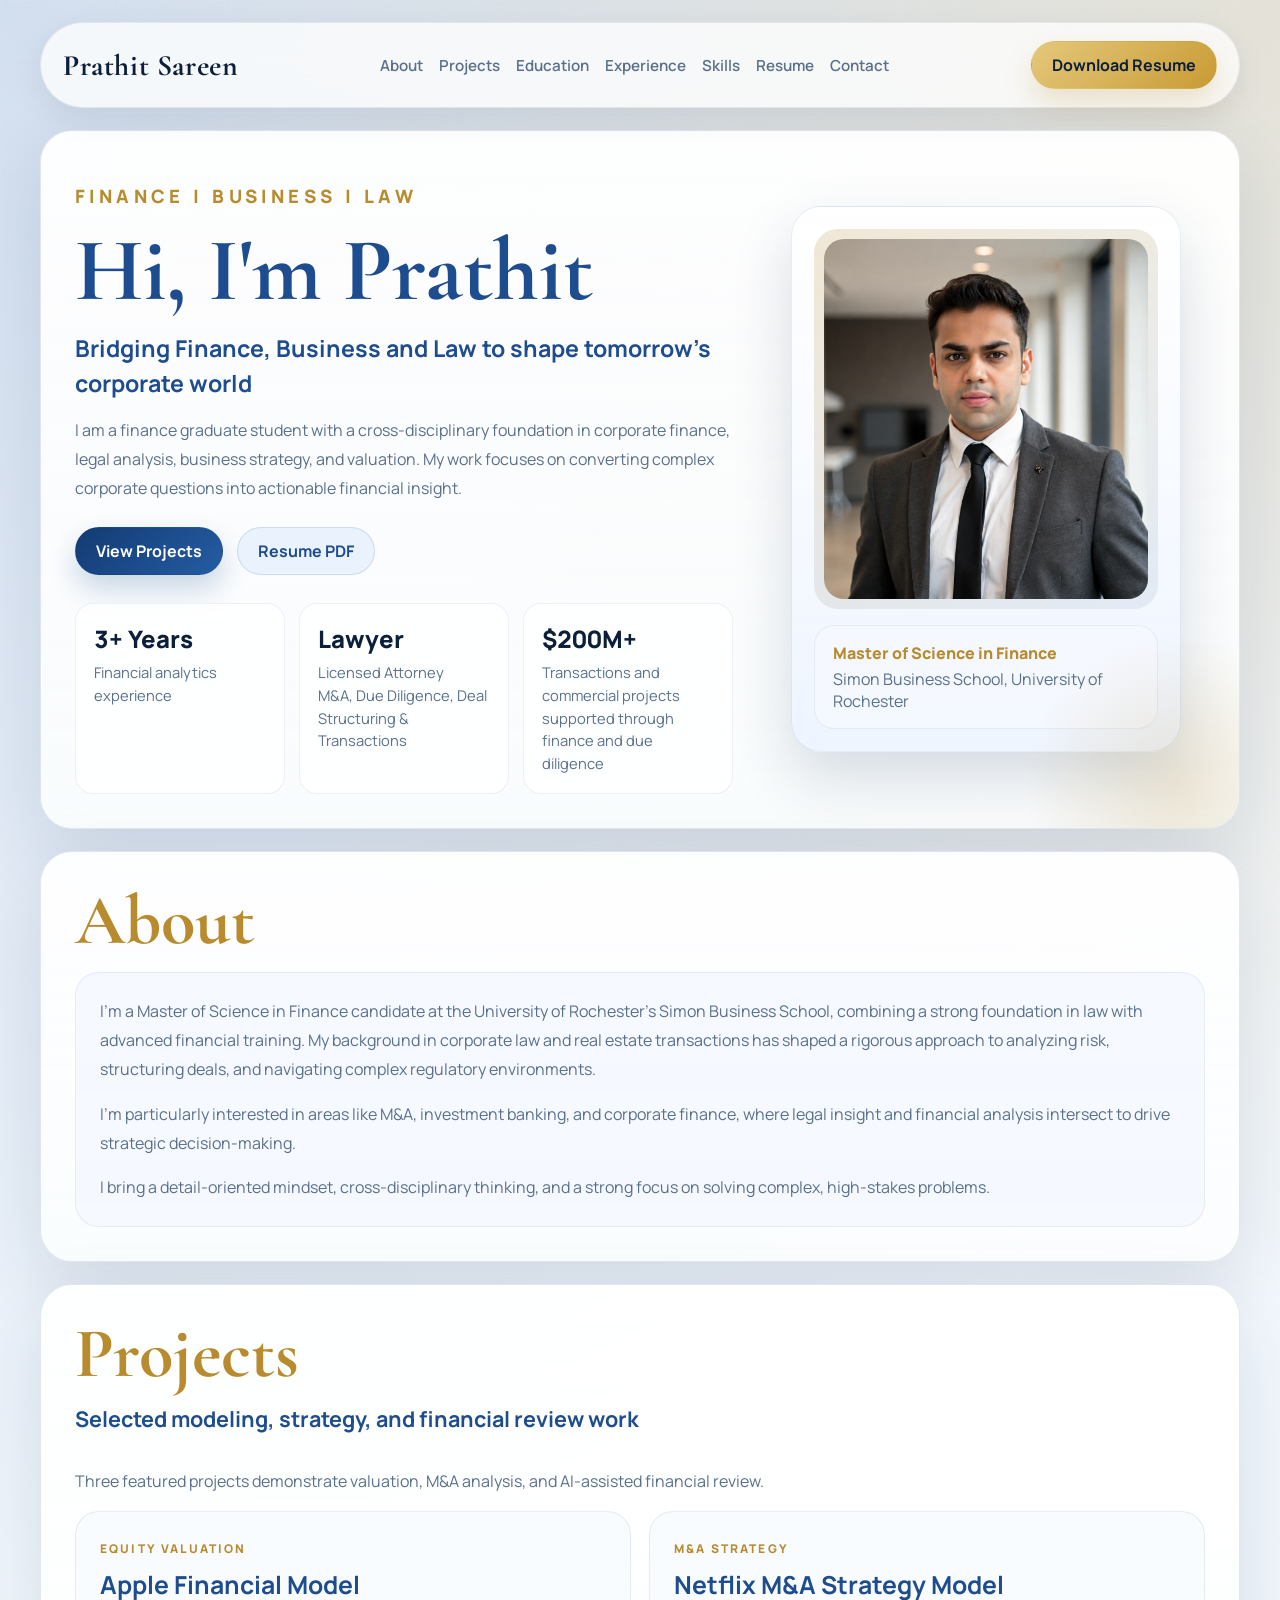
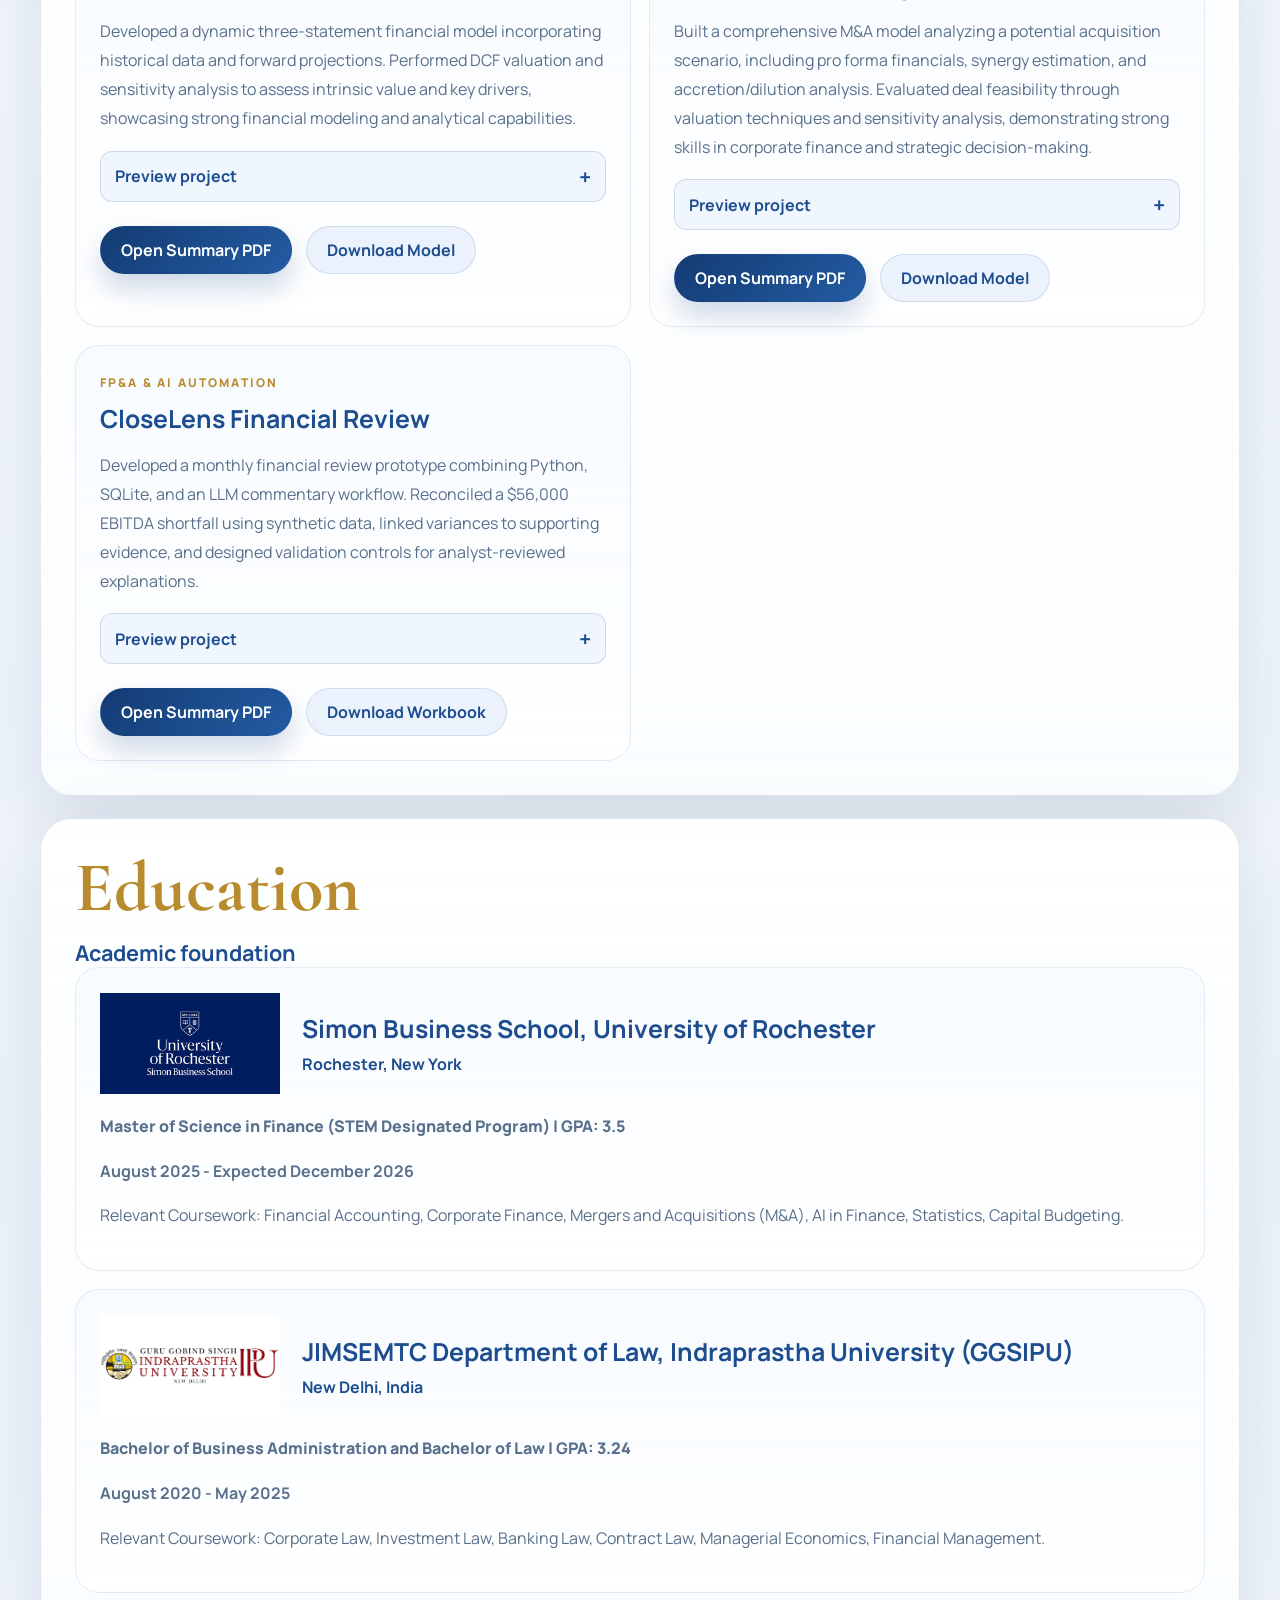
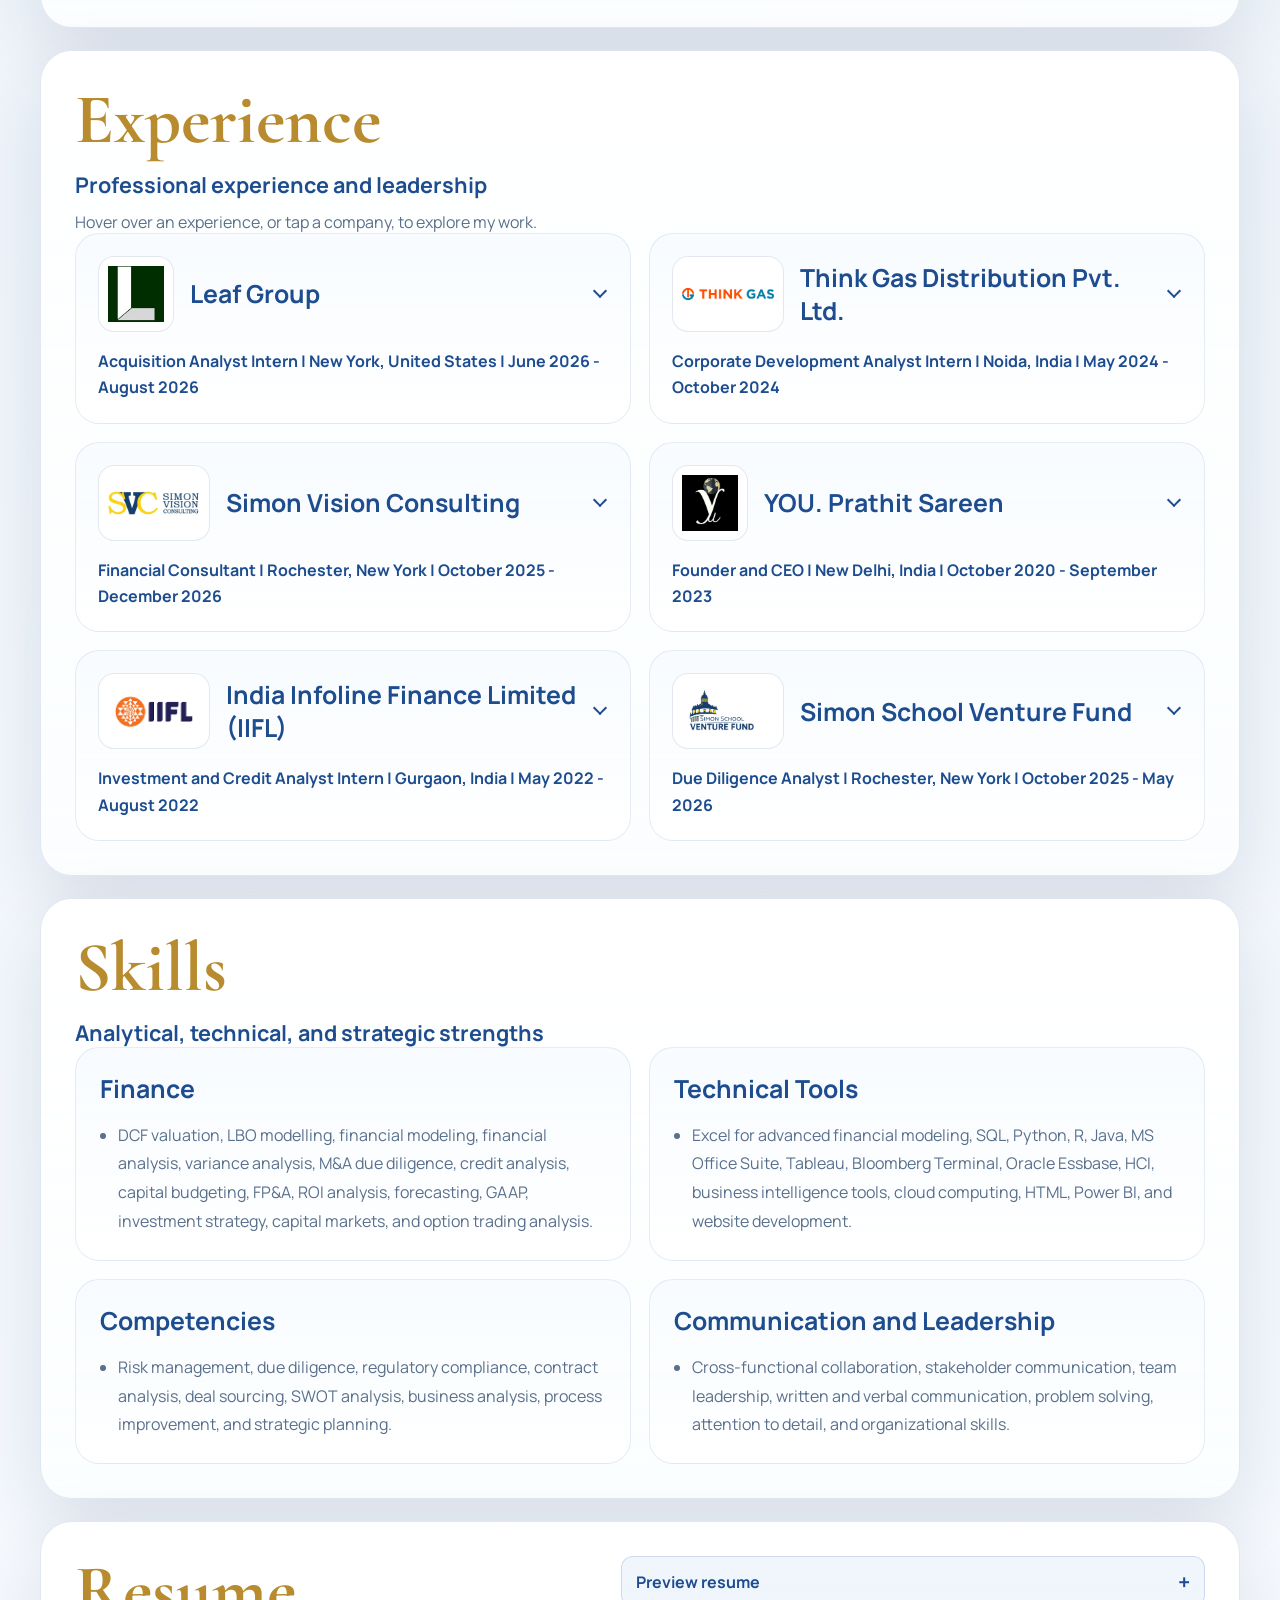
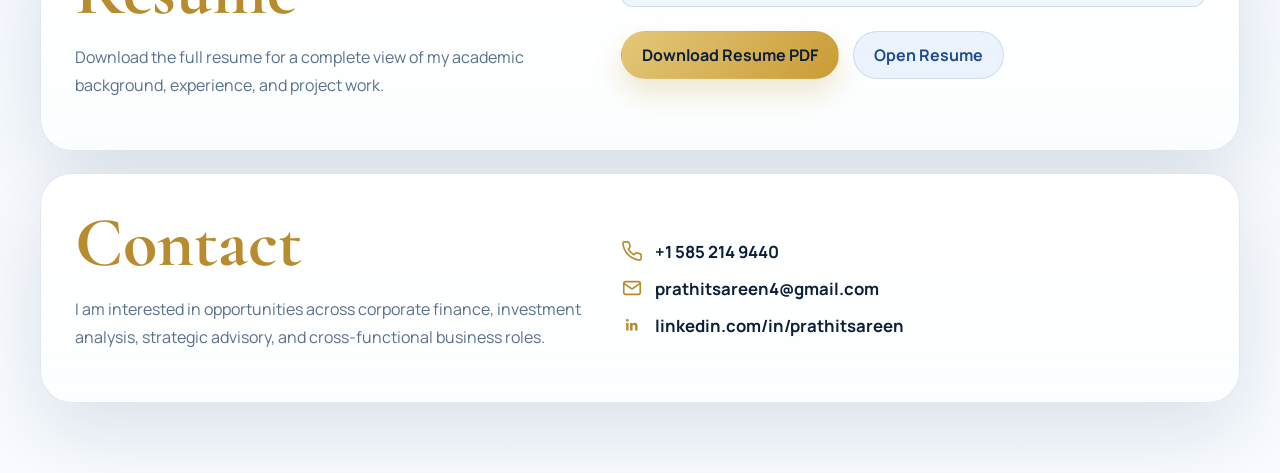
==== index.html @ 0c798039 "Add CloseLens financial review as third portfolio project" ====
<!DOCTYPE html>
<html lang="en">
  <head>
    <meta charset="UTF-8" />
    <meta name="viewport" content="width=device-width, initial-scale=1.0" />
    <title>Prathit Sareen | Finance Portfolio</title>
    <meta
      name="description"
      content="Portfolio of Prathit Sareen, blending Finance, Business, and Law through financial modeling, strategy, and corporate analysis."
    />
    <link rel="preconnect" href="https://fonts.googleapis.com" />
    <link rel="preconnect" href="https://fonts.gstatic.com" crossorigin />
    <link
      href="https://fonts.googleapis.com/css2?family=Cormorant+Garamond:wght@500;600;700&family=Manrope:wght@400;500;600;700;800&display=swap"
      rel="stylesheet"
    />
    <link rel="stylesheet" href="styles.css?v=20261015-education" />
  </head>
  <body>
    <div class="reading-progress" aria-hidden="true"><div class="reading-progress-fill"></div></div>
    <div class="site-shell">
      <header class="topbar">
        <a class="brand" href="#home">Prathit Sareen</a>
        <nav class="nav">
          <a href="#about">About</a>
          <a href="#projects">Projects</a>
          <a href="#education">Education</a>
          <a href="#experience">Experience</a>
          <a href="#skills">Skills</a>
          <a href="#resume">Resume</a>
          <a href="#contact">Contact</a>
        </nav>
        <a class="button button-gold" href="assets/resume.pdf?v=20261007-leaf" download>Download Resume</a>
      </header>

      <main id="home">
        <section class="hero panel">
          <div class="hero-copy">
            <p class="eyebrow">Finance | Business | Law</p>
            <h1>Hi, I&apos;m Prathit</h1>
            <p class="tagline">
              Bridging Finance, Business and Law to shape tomorrow&apos;s corporate world
            </p>
            <p class="hero-text">
              I am a finance graduate student with a cross-disciplinary foundation in corporate
              finance, legal analysis, business strategy, and valuation. My work focuses on
              converting complex corporate questions into actionable financial insight.
            </p>
            <div class="hero-actions">
              <a class="button button-primary" href="#projects">View Projects</a>
              <a class="button button-secondary" href="assets/resume.pdf?v=20261007-leaf" download>Resume PDF</a>
            </div>
            <div class="hero-metrics">
              <article>
                <span class="visually-hidden">3+ Years</span>
                <span data-count="3" data-suffix="+ Years" aria-hidden="true">3+ Years</span>
                <p>Financial analytics experience</p>
              </article>
              <article>
                <span>Lawyer</span>
                <p>Licensed Attorney<br />M&amp;A, Due Diligence, Deal Structuring &amp; Transactions</p>
              </article>
              <article>
                <span class="visually-hidden">$200M+</span>
                <span data-count="200" data-prefix="$" data-suffix="M+" aria-hidden="true">$200M+</span>
                <p>Transactions and commercial projects supported through finance and due diligence</p>
              </article>
            </div>
          </div>

          <div class="hero-portrait-wrap">
            <div class="hero-portrait-card">
              <div class="hero-photo-frame">
               <img src="assets/profile.png" alt="Portrait of Prathit Sareen" />
              </div>
              <div class="portrait-note">
                <p>Master of Science in Finance</p>
                <span>Simon Business School, University of Rochester</span>
              </div>
            </div>
          </div>
        </section>

        <section id="about" class="panel about-section">
          <h2>About</h2>
          <div class="about-card about-card-full">
            <p>
              I&apos;m a Master of Science in Finance candidate at the University of Rochester&apos;s
              Simon Business School, combining a strong foundation in law with advanced financial
              training. My background in corporate law and real estate transactions has shaped a
              rigorous approach to analyzing risk, structuring deals, and navigating complex
              regulatory environments.
            </p>
            <p>
              I&apos;m particularly interested in areas like M&amp;A, investment banking, and corporate
              finance, where legal insight and financial analysis intersect to drive strategic
              decision-making.
            </p>
            <p>
              I bring a detail-oriented mindset, cross-disciplinary thinking, and a strong focus on
              solving complex, high-stakes problems.
            </p>
          </div>
        </section>

        <section id="projects" class="panel">
          <div class="section-heading">
            <div>
              <h2>Projects</h2>
              <p class="section-subtitle">Selected modeling, strategy, and financial review work</p>
            </div>
            <p class="section-lead">
              Three featured projects demonstrate valuation, M&amp;A analysis, and
              AI-assisted financial review.
            </p>
          </div>

          <div class="projects-grid">
            <article class="project-card" data-preview-card>
              <div class="project-topline">
                <span class="project-label">Equity Valuation</span>
                <h3>Apple Financial Model</h3>
              </div>
              <p>
                Developed a dynamic three-statement financial model incorporating historical data
                and forward projections. Performed DCF valuation and sensitivity analysis to assess
                intrinsic value and key drivers, showcasing strong financial modeling and analytical
                capabilities.
              </p>
              <div class="project-preview-controls" hidden>
                <button class="preview-toggle" type="button" aria-expanded="false" aria-controls="apple-preview-panel">Preview project <span aria-hidden="true">+</span></button>
              </div>
              <div class="project-preview-panel" id="apple-preview-panel" aria-hidden="true" inert>
                <div class="project-preview-inner">
                  <button class="preview-image-button" type="button" data-preview-open="apple-preview-dialog" aria-label="Enlarge Apple financial model preview">
                    <img src="assets/apple-preview.webp" width="990" height="1400" loading="lazy" decoding="async" alt="Apple project summary: historical and projected revenue chart with an income statement table." />
                  </button>
                  <div class="preview-caption"><span>Income statement &amp; projections · Summary, page 2</span><button class="preview-enlarge" type="button" data-preview-open="apple-preview-dialog">Enlarge preview</button></div>
                </div>
              </div>
              <div class="project-actions">
                <a class="button button-primary" href="assets/apple-summary.pdf" target="_blank">
                  Open Summary PDF
                </a>
                <a class="button button-secondary" href="assets/apple-model.xlsx" download>
                  Download Model
                </a>
              </div>
            </article>

            <article class="project-card" data-preview-card>
              <div class="project-topline">
                <span class="project-label">M&amp;A Strategy</span>
                <h3>Netflix M&amp;A Strategy Model</h3>
              </div>
              <p>
                Built a comprehensive M&amp;A model analyzing a potential acquisition scenario,
                including pro forma financials, synergy estimation, and accretion/dilution
                analysis. Evaluated deal feasibility through valuation techniques and sensitivity
                analysis, demonstrating strong skills in corporate finance and strategic
                decision-making.
              </p>
              <div class="project-preview-controls" hidden>
                <button class="preview-toggle" type="button" aria-expanded="false" aria-controls="netflix-preview-panel">Preview project <span aria-hidden="true">+</span></button>
              </div>
              <div class="project-preview-panel" id="netflix-preview-panel" aria-hidden="true" inert>
                <div class="project-preview-inner">
                  <button class="preview-image-button" type="button" data-preview-open="netflix-preview-dialog" aria-label="Enlarge Netflix M&A project preview">
                    <img src="assets/netflix-preview.webp" width="990" height="1400" loading="lazy" decoding="async" alt="Netflix project summary: acquisition thesis, baseline financial metrics and three acquisition scenarios." />
                  </button>
                  <div class="preview-caption"><span>Acquisition thesis &amp; scenarios · Summary, page 2</span><button class="preview-enlarge" type="button" data-preview-open="netflix-preview-dialog">Enlarge preview</button></div>
                </div>
              </div>
              <div class="project-actions">
                <a class="button button-primary" href="assets/netflix-summary.pdf" target="_blank">
                  Open Summary PDF
                </a>
                <a class="button button-secondary" href="assets/netflix-model.xlsx" download>
                  Download Model
                </a>
              </div>
            </article>

            <article class="project-card" data-preview-card>
              <div class="project-topline">
                <span class="project-label">FP&amp;A &amp; AI Automation</span>
                <h3>CloseLens Financial Review</h3>
              </div>
              <p>
                Developed a monthly financial review prototype combining Python, SQLite, and
                an LLM commentary workflow. Reconciled a $56,000 EBITDA shortfall using synthetic
                data, linked variances to supporting evidence, and designed validation controls
                for analyst-reviewed explanations.
              </p>
              <div class="project-preview-controls" hidden>
                <button class="preview-toggle" type="button" aria-expanded="false" aria-controls="closelens-preview-panel">Preview project <span aria-hidden="true">+</span></button>
              </div>
              <div class="project-preview-panel" id="closelens-preview-panel" aria-hidden="true" inert>
                <div class="project-preview-inner">
                  <button class="preview-image-button" type="button" data-preview-open="closelens-preview-dialog" aria-label="Enlarge CloseLens financial review preview">
                    <img src="assets/closelens-preview.webp" width="1120" height="1400" loading="lazy" decoding="async" alt="CloseLens EBITDA bridge: budget EBITDA of $90,000 falls to $34,000 after a revenue shortfall and cost overruns." />
                  </button>
                  <div class="preview-caption"><span>EBITDA variance bridge · Summary, page 4</span><button class="preview-enlarge" type="button" data-preview-open="closelens-preview-dialog">Enlarge preview</button></div>
                </div>
              </div>
              <div class="project-actions">
                <a class="button button-primary" href="assets/closelens-summary.pdf" target="_blank" rel="noopener">
                  Open Summary PDF
                </a>
                <a class="button button-secondary" href="assets/closelens-financial-review.xlsx" download>
                  Download Workbook
                </a>
              </div>
            </article>
          </div>
        </section>

        <section id="education" class="panel">
          <div class="section-heading">
            <div>
              <h2>Education</h2>
              <p class="section-subtitle">Academic foundation</p>
            </div>
          </div>

          <div class="timeline">
            <article class="timeline-card">
              <div class="timeline-header education-header">
                <div class="education-school-logo" aria-hidden="true"><img src="assets/simon-school-logo.png" width="600" height="337" loading="lazy" decoding="async" alt="" /></div>
                <div class="education-school-copy">
                  <h3>Simon Business School, University of Rochester</h3>
                  <span class="education-location">Rochester, New York</span>
                </div>
              </div>
              <p class="timeline-role">
                Master of Science in Finance (STEM Designated Program) | GPA: 3.5
              </p>
              <p class="timeline-date">August 2025 - Expected December 2026</p>
              <p>
                Relevant Coursework: Financial Accounting, Corporate Finance, Mergers and
                Acquisitions (M&amp;A), AI in Finance, Statistics, Capital Budgeting.
              </p>
            </article>

            <article class="timeline-card">
              <div class="timeline-header education-header">
                <div class="education-school-logo" aria-hidden="true"><svg viewBox="0 630 1630 360" focusable="false"><image href="assets/ggsipu-school-logo.png" width="1630" height="1630" /></svg></div>
                <div class="education-school-copy">
                  <h3>JIMSEMTC Department of Law, Indraprastha University (GGSIPU)</h3>
                  <span class="education-location">New Delhi, India</span>
                </div>
              </div>
              <p class="timeline-role">
                Bachelor of Business Administration and Bachelor of Law | GPA: 3.24
              </p>
              <p class="timeline-date">August 2020 - May 2025</p>
              <p>
                Relevant Coursework: Corporate Law, Investment Law, Banking Law, Contract Law,
                Managerial Economics, Financial Management.
              </p>
            </article>
          </div>
        </section>

        <section id="experience" class="panel">
  <div class="section-heading">
    <div>
      <h2>Experience</h2>
      <p class="section-subtitle">Professional experience and leadership</p>
      <p class="experience-hint">Hover over an experience, or tap a company, to explore my work.</p>
    </div>
  </div>

  <div class="experience-grid">
    <article class="experience-card" data-experience-card>
      <h3 class="experience-title">
        <button class="experience-toggle" type="button" id="leaf-experience-toggle" aria-expanded="true" aria-controls="leaf-experience-details" disabled>
          <span class="experience-logo" aria-hidden="true"><img src="assets/leaf-group-logo.png" width="200" height="200" loading="lazy" decoding="async" alt="" /></span>
          <span class="experience-company-name">Leaf Group</span>
          <span class="experience-chevron" aria-hidden="true"></span>
        </button>
      </h3>
      <p class="experience-meta">
        Acquisition Analyst Intern | New York, United States | June 2026 - August 2026
      </p>
      <div class="experience-details" id="leaf-experience-details" role="region" aria-labelledby="leaf-experience-toggle">
        <div class="experience-details-inner">
          <ul>
        <li>
          Screened and evaluated 100+ lower-middle-market acquisition targets, focusing on businesses
          generating approximately $1M-$5M of EBITDA and analyzing financial performance, industry
          dynamics, and strategic fit with the firm's buy-side M&amp;A mandate.
        </li>
        <li>
          Built DCF and LBO models to evaluate target valuations, entry assumptions, leverage,
          projected returns, and transaction feasibility across prospective acquisitions, supporting
          investment decisions on potential $10M-$50M+ enterprise-value businesses.
        </li>
        <li>
          Executed 100+ personalized outreach campaigns to founders and business owners, generating
          acquisition opportunities and supporting the deal process through initial screening,
          due diligence, investment analysis, and transaction execution.
        </li>
      </ul>
        </div>
      </div>
    </article>

    <article class="experience-card" data-experience-card>
      <h3 class="experience-title">
        <button class="experience-toggle" type="button" id="think-gas-experience-toggle" aria-expanded="true" aria-controls="think-gas-experience-details" disabled>
          <span class="experience-logo experience-logo-wide" aria-hidden="true"><svg viewBox="384 1176 4193 554" focusable="false"><image href="assets/think-gas-logo.png" width="4960" height="2906" /></svg></span>
          <span class="experience-company-name">Think Gas Distribution Pvt. Ltd.</span>
          <span class="experience-chevron" aria-hidden="true"></span>
        </button>
      </h3>
      <p class="experience-meta">
        Corporate Development Analyst Intern | Noida, India | May 2024 - October 2024
      </p>
      <div class="experience-details" id="think-gas-experience-details" role="region" aria-labelledby="think-gas-experience-toggle">
        <div class="experience-details-inner">
          <ul>
        <li>
          Executed M&amp;A and corporate restructuring workstreams by structuring the financial and
          contractual terms of a $28M transaction.
        </li>
        <li>
          Conducted P&amp;L analysis, margin analysis, and KPI tracking across $56M+ in contract
          execution projects.
        </li>
        <li>
          Led financial and regulatory due diligence on $35M+ in M&amp;A and contract-related
          transactions.
        </li>
        <li>
          Developed standardized governance frameworks and MIS-based financial reporting to improve
          financial transparency, internal controls, and forecasting accuracy.
        </li>
      </ul>
        </div>
      </div>
    </article>

    <article class="experience-card" data-experience-card>
      <h3 class="experience-title">
        <button class="experience-toggle" type="button" id="simon-vision-experience-toggle" aria-expanded="true" aria-controls="simon-vision-experience-details" disabled>
          <span class="experience-logo experience-logo-wide" aria-hidden="true"><img src="assets/simon-vision-logo.png" width="1000" height="285" loading="lazy" decoding="async" alt="" /></span>
          <span class="experience-company-name">Simon Vision Consulting</span>
          <span class="experience-chevron" aria-hidden="true"></span>
        </button>
      </h3>
      <p class="experience-meta">
        Financial Consultant | Rochester, New York | October 2025 - December 2026
      </p>
      <div class="experience-details" id="simon-vision-experience-details" role="region" aria-labelledby="simon-vision-experience-toggle">
        <div class="experience-details-inner">
          <ul>
        <li>
          Delivered financial modeling and ROI analysis that identified approximately $700K in
          annual cost savings.
        </li>
        <li>
          Conducted a feasibility study for an in-house workforce strategy across multi-campus
          facilities.
        </li>
      </ul>
        </div>
      </div>
    </article>

    <article class="experience-card" data-experience-card>
      <h3 class="experience-title">
        <button class="experience-toggle" type="button" id="you-experience-toggle" aria-expanded="true" aria-controls="you-experience-details" disabled>
          <span class="experience-logo" aria-hidden="true"><img src="assets/you-prathit-sareen-logo.png" width="320" height="320" loading="lazy" decoding="async" alt="" /></span>
          <span class="experience-company-name">YOU. Prathit Sareen</span>
          <span class="experience-chevron" aria-hidden="true"></span>
        </button>
      </h3>
      <p class="experience-meta">
        Founder and CEO | New Delhi, India | October 2020 - September 2023
      </p>
      <div class="experience-details" id="you-experience-details" role="region" aria-labelledby="you-experience-toggle">
        <div class="experience-details-inner">
          <ul>
        <li>
          Built a project-level budgeting, cash flow forecasting, and financial control system to manage
          working capital and mitigate cost risk across 50+ client engagements, driving the business to
          a $400K exit valuation.
        </li>
        <li>
          Identified margin erosion risk through variance analysis and budgeted-vs-actual cost modeling
          across concurrent projects, sustaining consistent profitability and gross margin discipline
          across 50+ projects.
        </li>
        <li>
          Assessed unit economics and profitability analysis by project type to optimize pricing strategy
          and prioritize higher-margin client segments, growing cumulative revenue to $100K over three
          years.
        </li>
        <li>
          Performed vendor due diligence and cost-benefit analysis on pricing, creditworthiness, and
          delivery risk before contract execution, reducing procurement costs and improving working
          capital efficiency.
        </li>
        <li>
          Executed business valuation using comparable company competitive analysis and revenue multiples
          to support deal negotiation, closing a successful exit at $400K, approximately 4x cumulative
          revenue.
        </li>
      </ul>
        </div>
      </div>
    </article>

    <article class="experience-card" data-experience-card>
      <h3 class="experience-title">
        <button class="experience-toggle" type="button" id="iifl-experience-toggle" aria-expanded="true" aria-controls="iifl-experience-details" disabled>
          <span class="experience-logo experience-logo-wide" aria-hidden="true"><img src="assets/iifl-logo.png" width="350" height="233" loading="lazy" decoding="async" alt="" /></span>
          <span class="experience-company-name">India Infoline Finance Limited (IIFL)</span>
          <span class="experience-chevron" aria-hidden="true"></span>
        </button>
      </h3>
      <p class="experience-meta">
        Investment and Credit Analyst Intern | Gurgaon, India | May 2022 - August 2022
      </p>
      <div class="experience-details" id="iifl-experience-details" role="region" aria-labelledby="iifl-experience-toggle">
        <div class="experience-details-inner">
          <ul>
        <li>
          Optimized 12+ client portfolios by analyzing financial goals and market trends, achieving
          an average projected return increase of 8-10%.
        </li>
        <li>
          Conducted financial and legal due diligence for 25+ loan-against-property cases.
        </li>
        <li>
          Prepared 20+ investment and lending reports to support senior management decision-making.
        </li>
      </ul>
        </div>
      </div>
    </article>

    <article class="experience-card" data-experience-card>
      <h3 class="experience-title">
        <button class="experience-toggle" type="button" id="simon-venture-experience-toggle" aria-expanded="true" aria-controls="simon-venture-experience-details" disabled>
          <span class="experience-logo experience-logo-wide" aria-hidden="true"><img src="assets/simon-venture-logo.png" width="532" height="278" loading="lazy" decoding="async" alt="" /></span>
          <span class="experience-company-name">Simon School Venture Fund</span>
          <span class="experience-chevron" aria-hidden="true"></span>
        </button>
      </h3>
      <p class="experience-meta">
        Due Diligence Analyst | Rochester, New York | October 2025 - May 2026
      </p>
      <div class="experience-details" id="simon-venture-experience-details" role="region" aria-labelledby="simon-venture-experience-toggle">
        <div class="experience-details-inner">
          <ul>
        <li>
          Led commercial and financial due diligence on 10+ early-stage startups, supporting $500K
          investment opportunities and capital allocation decisions.
        </li>
      </ul>
        </div>
      </div>
    </article>

  </div>
</section>

<section id="skills" class="panel">
          <div class="section-heading">
            <div>
              <h2>Skills</h2>
              <p class="section-subtitle">Analytical, technical, and strategic strengths</p>
            </div>
          </div>

          <div class="skills-layout">
            <article class="skill-block">
              <h3>Finance</h3>
              <ul>
                <li>
                  DCF valuation, LBO modelling, financial modeling, financial analysis, variance
                  analysis, M&amp;A due diligence, credit analysis, capital budgeting, FP&amp;A,
                  ROI analysis, forecasting, GAAP, investment strategy, capital markets, and option
                  trading analysis.
                </li>
              </ul>
            </article>

            <article class="skill-block">
              <h3>Technical Tools</h3>
              <ul>
                <li>
                  Excel for advanced financial modeling, SQL, Python, R, Java, MS Office Suite,
                  Tableau, Bloomberg Terminal, Oracle Essbase, HCI, business intelligence tools,
                  cloud computing, HTML, Power BI, and website development.
                </li>
              </ul>
            </article>

            <article class="skill-block">
              <h3>Competencies</h3>
              <ul>
                <li>
                  Risk management, due diligence, regulatory compliance, contract analysis, deal
                  sourcing, SWOT analysis, business analysis, process improvement, and strategic
                  planning.
                </li>
              </ul>
            </article>

            <article class="skill-block">
              <h3>Communication and Leadership</h3>
              <ul>
                <li>
                  Cross-functional collaboration, stakeholder communication, team leadership,
                  written and verbal communication, problem solving, attention to detail, and
                  organizational skills.
                </li>
              </ul>
            </article>
          </div>
        </section>
        <section id="resume" class="panel resume-panel" data-preview-card data-preview-label="resume">
          <div>
            <h2>Resume</h2>
            <p>
              Download the full resume for a complete view of my academic background, experience,
              and project work.
            </p>
          </div>
          <div class="resume-preview-content">
            <div class="project-preview-controls" hidden>
              <button class="preview-toggle" type="button" aria-expanded="false" aria-controls="resume-preview-panel">Preview resume <span aria-hidden="true">+</span></button>
            </div>
            <div class="project-preview-panel" id="resume-preview-panel" aria-hidden="true" inert>
              <div class="project-preview-inner">
                <button class="preview-image-button" type="button" data-preview-open="resume-preview-dialog" aria-label="Enlarge resume preview">
                  <img src="assets/resume-preview.webp" width="1237" height="1600" loading="lazy" decoding="async" alt="Preview of Prathit Sareen's resume, including professional experience, education and finance skills." />
                </button>
                <div class="preview-caption"><span>Resume · Page 1</span><button class="preview-enlarge" type="button" data-preview-open="resume-preview-dialog">Enlarge preview</button></div>
              </div>
            </div>
            <div class="resume-actions">
              <a class="button button-gold" href="assets/resume.pdf?v=20261007-leaf" download>Download Resume PDF</a>
              <a class="button button-secondary" href="assets/resume.pdf?v=20261007-leaf" target="_blank">
                Open Resume
              </a>
            </div>
          </div>
        </section>

        <section id="contact" class="panel contact-panel">
          <div>
            <h2>Contact</h2>
            <p>
              I am interested in opportunities across corporate finance, investment analysis,
              strategic advisory, and cross-functional business roles.
            </p>
          </div>

          <div class="contact-list">
            <a href="tel:+15852149440" class="contact-item">
              <span class="contact-icon" aria-hidden="true">
                <svg viewBox="0 0 24 24" fill="none" stroke="currentColor" stroke-width="1.8">
                  <path d="M22 16.92v3a2 2 0 0 1-2.18 2 19.8 19.8 0 0 1-8.63-3.07 19.5 19.5 0 0 1-6-6A19.8 19.8 0 0 1 2.12 4.18 2 2 0 0 1 4.11 2h3a2 2 0 0 1 2 1.72c.12.9.33 1.78.63 2.63a2 2 0 0 1-.45 2.11L8 9.91a16 16 0 0 0 6.09 6.09l1.45-1.29a2 2 0 0 1 2.11-.45c.85.3 1.73.51 2.63.63A2 2 0 0 1 22 16.92z"/>
                </svg>
              </span>
              <span>+1 585 214 9440</span>
            </a>

            <a href="mailto:prathitsareen4@gmail.com" class="contact-item">
              <span class="contact-icon" aria-hidden="true">
                <svg viewBox="0 0 24 24" fill="none" stroke="currentColor" stroke-width="1.8">
                  <rect x="3" y="5" width="18" height="14" rx="2"></rect>
                  <path d="M3 7l9 6 9-6"></path>
                </svg>
              </span>
              <span>prathitsareen4@gmail.com</span>
            </a>

            <a
              href="https://www.linkedin.com/in/prathitsareen"
              target="_blank"
              rel="noreferrer"
              class="contact-item"
            >
              <span class="contact-icon" aria-hidden="true">
                <svg viewBox="0 0 24 24" fill="currentColor">
                  <path d="M6.94 8.5A1.56 1.56 0 1 0 6.94 5.38a1.56 1.56 0 0 0 0 3.12ZM5.63 9.75h2.62V18H5.63V9.75Zm4.25 0h2.51v1.13h.04c.35-.66 1.2-1.35 2.48-1.35 2.65 0 3.14 1.74 3.14 4V18h-2.62v-3.96c0-.95-.02-2.17-1.32-2.17-1.32 0-1.52 1.03-1.52 2.1V18H9.88V9.75Z"/>
                </svg>
              </span>
              <span>linkedin.com/in/prathitsareen</span>
            </a>
          </div>
        </section>
      </main>
    </div>

    <dialog class="project-preview-dialog" id="apple-preview-dialog" aria-labelledby="apple-preview-title">
      <div class="preview-dialog-heading"><h2 id="apple-preview-title">Apple Financial Model</h2><button class="preview-close" type="button" data-preview-close autofocus aria-label="Close Apple preview">Close <span aria-hidden="true">×</span></button></div>
      <p class="preview-dialog-note">Income statement &amp; projections · Project summary, page 2</p>
      <img class="preview-full-image" src="assets/apple-preview.webp" width="990" height="1400" loading="lazy" decoding="async" alt="Full page of the Apple financial model summary, showing revenue projections and the income statement." />
      <a class="button button-primary" href="assets/apple-summary.pdf" target="_blank" rel="noopener">Open full summary PDF</a>
    </dialog>
    <dialog class="project-preview-dialog" id="netflix-preview-dialog" aria-labelledby="netflix-preview-title">
      <div class="preview-dialog-heading"><h2 id="netflix-preview-title">Netflix M&amp;A Strategy Model</h2><button class="preview-close" type="button" data-preview-close autofocus aria-label="Close Netflix preview">Close <span aria-hidden="true">×</span></button></div>
      <p class="preview-dialog-note">Acquisition thesis &amp; scenarios · Project summary, page 2</p>
      <img class="preview-full-image" src="assets/netflix-preview.webp" width="990" height="1400" loading="lazy" decoding="async" alt="Full page of the Netflix project summary, showing the acquisition thesis, financial metrics and three deal scenarios." />
      <a class="button button-primary" href="assets/netflix-summary.pdf" target="_blank" rel="noopener">Open full summary PDF</a>
    </dialog>
    <dialog class="project-preview-dialog" id="closelens-preview-dialog" aria-labelledby="closelens-preview-title">
      <div class="preview-dialog-heading"><h2 id="closelens-preview-title">CloseLens Financial Review</h2><button class="preview-close" type="button" data-preview-close autofocus aria-label="Close CloseLens preview">Close <span aria-hidden="true">×</span></button></div>
      <p class="preview-dialog-note">EBITDA variance bridge · Synthetic data · Summary, page 4</p>
      <img class="preview-full-image" src="assets/closelens-preview.webp" width="1120" height="1400" loading="lazy" decoding="async" alt="CloseLens financial review: a full EBITDA bridge reconciling the $56,000 shortfall from revenue and cost variances, with budget and actual margins." />
      <a class="button button-primary" href="assets/closelens-summary.pdf" target="_blank" rel="noopener">Open full summary PDF</a>
    </dialog>
    <dialog class="project-preview-dialog" id="resume-preview-dialog" aria-labelledby="resume-preview-title">
      <div class="preview-dialog-heading"><h2 id="resume-preview-title">Prathit Sareen · Resume</h2><button class="preview-close" type="button" data-preview-close autofocus aria-label="Close resume preview">Close <span aria-hidden="true">×</span></button></div>
      <p class="preview-dialog-note">Professional experience, education &amp; skills · Page 1</p>
      <img class="preview-full-image" src="assets/resume-preview.webp" width="1237" height="1600" loading="lazy" decoding="async" alt="Prathit Sareen's resume: professional summary, finance and acquisition experience, education and technical skills." />
      <div class="resume-actions">
        <a class="button button-gold" href="assets/resume.pdf?v=20261007-leaf" download>Download Resume PDF</a>
        <a class="button button-secondary" href="assets/resume.pdf?v=20261007-leaf" target="_blank" rel="noopener">Open Resume PDF</a>
      </div>
    </dialog>
    <script src="script.js?v=20261015-experience-hover"></script>
  </body>
</html>
---- styles.css ----
:root {
  --bg: #f3f7fd;
  --bg-soft: rgba(255, 255, 255, 0.78);
  --panel: rgba(255, 255, 255, 0.9);
  --line: rgba(27, 67, 120, 0.12);
  --navy: #0b1f3a;
  --blue: #1d4d8f;
  --gold: #b78b2e;
  --text: #1d2b3d;
  --muted: #59708c;
  --shadow: 0 28px 80px rgba(15, 39, 70, 0.12);
  --radius-xl: 32px;
  --radius-lg: 24px;
  --radius-md: 18px;
  --max-width: 1200px;
}

* {
  box-sizing: border-box;
}

html {
  scroll-behavior: smooth;
}

body {
  margin: 0;
  font-family: "Manrope", sans-serif;
  color: var(--text);
  background:
    radial-gradient(circle at top left, rgba(42, 95, 170, 0.18), transparent 30%),
    radial-gradient(circle at top right, rgba(183, 139, 46, 0.18), transparent 24%),
    linear-gradient(180deg, #f7fbff 0%, #eef4fb 52%, #f8fbff 100%);
  min-height: 100vh;
}

body::before {
  content: "";
  position: fixed;
  inset: 0;
  background-image:
    linear-gradient(rgba(255, 255, 255, 0.5) 1px, transparent 1px),
    linear-gradient(90deg, rgba(255, 255, 255, 0.45) 1px, transparent 1px);
  background-size: 56px 56px;
  mask-image: linear-gradient(180deg, rgba(0, 0, 0, 0.4), transparent 85%);
  pointer-events: none;
  opacity: 0.35;
}

.site-shell {
  width: min(calc(100% - 32px), var(--max-width));
  margin: 0 auto;
  padding: 22px 0 48px;
}

.topbar {
  position: sticky;
  top: 14px;
  z-index: 10;
  display: flex;
  align-items: center;
  justify-content: space-between;
  gap: 18px;
  padding: 18px 22px;
  margin-bottom: 22px;
  background: rgba(255, 255, 255, 0.76);
  backdrop-filter: blur(18px);
  border: 1px solid rgba(11, 31, 58, 0.08);
  border-radius: 999px;
  box-shadow: 0 10px 30px rgba(13, 36, 66, 0.08);
}

.brand,
.nav a,
.contact-list a {
  color: var(--navy);
  text-decoration: none;
}

.brand {
  font-family: "Cormorant Garamond", serif;
  font-size: 1.85rem;
  font-weight: 700;
  letter-spacing: 0.02em;
}

.nav {
  display: flex;
  gap: 16px;
  flex-wrap: wrap;
  justify-content: center;
}

.nav a {
  font-size: 0.95rem;
  font-weight: 600;
  color: var(--muted);
}

.nav a:hover,
.contact-list a:hover {
  color: var(--blue);
}

.panel {
  background: linear-gradient(180deg, rgba(255, 255, 255, 0.95), rgba(252, 254, 255, 0.88));
  border: 1px solid var(--line);
  border-radius: var(--radius-xl);
  box-shadow: var(--shadow);
  margin-bottom: 22px;
  padding: 34px;
}

.hero {
  display: grid;
  grid-template-columns: 1.2fr 0.8fr;
  gap: 34px;
  align-items: center;
  overflow: hidden;
  position: relative;
}

.hero::after {
  content: "";
  position: absolute;
  inset: auto -100px -120px auto;
  width: 320px;
  height: 320px;
  border-radius: 50%;
  background: radial-gradient(circle, rgba(183, 139, 46, 0.18), transparent 68%);
}

.eyebrow,
.project-label {
  text-transform: uppercase;
  letter-spacing: 0.18em;
  font-size: 0.75rem;
  font-weight: 800;
  color: var(--gold);
}

.eyebrow {
  font-size: 1.15rem;
  letter-spacing: 0.24em;
}

h1,
h2,
h3 {
  margin: 0;
}

h1,
h2 {
  font-family: "Cormorant Garamond", serif;
}

h1 {
  color: var(--blue);
  line-height: 0.95;
  font-size: clamp(3.5rem, 7vw, 6rem);
  margin-top: 12px;
}

h2 {
  color: var(--gold);
  line-height: 1;
  font-size: clamp(3.4rem, 5.5vw, 4.8rem);
  margin: 0 0 16px;
}

h3 {
  color: var(--blue);
  font-size: 1.55rem;
}

.section-subtitle {
  margin: -2px 0 0;
  color: var(--blue);
  font-size: 1.35rem;
  font-weight: 700;
}

.tagline {
  margin: 18px 0 16px;
  font-size: clamp(1.15rem, 2vw, 1.45rem);
  font-weight: 700;
  line-height: 1.5;
  color: var(--blue);
  max-width: 720px;
}

.hero-text,
.section-lead,
.about-card p,
.timeline-card p,
.project-card p,
.resume-panel p,
.contact-panel p,
.skill-block li,
.experience-card li {
  color: var(--muted);
  line-height: 1.8;
}

.hero-actions,
.project-actions,
.resume-actions {
  display: flex;
  gap: 14px;
  flex-wrap: wrap;
  margin-top: 24px;
}

.button {
  display: inline-flex;
  align-items: center;
  justify-content: center;
  min-height: 48px;
  padding: 0 20px;
  border-radius: 999px;
  font-weight: 700;
  text-decoration: none;
  border: 1px solid transparent;
  transition:
    transform 0.2s ease,
    box-shadow 0.2s ease,
    border-color 0.2s ease;
}

.button:hover {
  transform: translateY(-2px);
}

.button-primary {
  background: linear-gradient(135deg, #133b73, #245ca3);
  color: #fff;
  box-shadow: 0 14px 28px rgba(29, 77, 143, 0.22);
}

.button-secondary {
  color: var(--blue);
  background: rgba(220, 233, 251, 0.55);
  border-color: rgba(29, 77, 143, 0.14);
}

.button-gold {
  color: var(--navy);
  background: linear-gradient(135deg, #e4c87b, #c99b34);
  box-shadow: 0 14px 28px rgba(183, 139, 46, 0.22);
}

.hero-metrics {
  display: grid;
  grid-template-columns: repeat(3, 1fr);
  gap: 14px;
  margin-top: 28px;
}

.hero-metrics article {
  background: var(--bg-soft);
  border: 1px solid rgba(29, 77, 143, 0.08);
  border-radius: var(--radius-md);
  padding: 18px;
}

.hero-metrics span {
  display: block;
  color: var(--navy);
  font-size: 1.5rem;
  font-weight: 800;
  margin-bottom: 6px;
}

.hero-metrics p {
  margin: 0;
  color: var(--muted);
  font-size: 0.92rem;
  line-height: 1.55;
}

.hero-portrait-wrap {
  display: flex;
  justify-content: center;
}

.hero-portrait-card {
  width: min(100%, 390px);
  padding: 22px;
  border-radius: 30px;
  background:
    linear-gradient(180deg, rgba(255, 255, 255, 0.96), rgba(237, 244, 255, 0.9));
  border: 1px solid rgba(29, 77, 143, 0.1);
  box-shadow: 0 26px 60px rgba(22, 50, 90, 0.16);
}

.hero-photo-frame {
  border-radius: 24px;
  padding: 10px;
  background:
    linear-gradient(145deg, rgba(183, 139, 46, 0.2), rgba(29, 77, 143, 0.08));
}

.hero-photo-frame img {
  display: block;
  width: 100%;
  aspect-ratio: 0.9;
  object-fit: cover;
  object-position: center top;
  border-radius: 20px;
}

.portrait-note {
  margin-top: 16px;
  padding: 16px 18px;
  border-radius: 20px;
  background: rgba(245, 249, 255, 0.9);
  border: 1px solid rgba(29, 77, 143, 0.08);
}

.portrait-note p,
.portrait-note span {
  display: block;
}

.portrait-note p {
  margin: 0 0 4px;
  font-weight: 800;
  color: var(--gold);
}

.portrait-note span {
  color: var(--muted);
}

.section-heading,
.resume-panel,
.contact-panel {
  display: grid;
  gap: 18px;
}

.resume-panel,
.contact-panel {
  grid-template-columns: 0.95fr 1.05fr;
  align-items: start;
}

.about-section {
  display: block;
}

.about-card {
  padding: 24px;
  border-radius: var(--radius-lg);
  background: rgba(244, 248, 255, 0.8);
  border: 1px solid rgba(29, 77, 143, 0.08);
}

.about-card-full {
  width: 100%;
}

.about-card p:first-child {
  margin-top: 0;
}

.about-card p:last-child {
  margin-bottom: 0;
}

.projects-grid,
.skills-layout,
.experience-grid,
.timeline {
  display: grid;
  gap: 18px;
}

.projects-grid {
  grid-template-columns: repeat(2, minmax(0, 1fr));
}

.project-card,
.timeline-card,
.skill-block,
.experience-card {
  padding: 24px;
  border-radius: var(--radius-lg);
  background: linear-gradient(180deg, rgba(247, 251, 255, 0.9), rgba(255, 255, 255, 0.96));
  border: 1px solid rgba(29, 77, 143, 0.1);
}

.project-topline {
  margin-bottom: 14px;
}

.project-topline h3 {
  margin-top: 10px;
}

.timeline-header {
  display: flex;
  justify-content: space-between;
  gap: 12px;
  align-items: baseline;
  flex-wrap: wrap;
}

.timeline-header span,
.timeline-date,
.experience-meta {
  color: var(--blue);
  font-weight: 700;
}

.timeline-role {
  color: var(--gold);
  font-weight: 800;
}

.skills-layout {
  grid-template-columns: repeat(2, minmax(0, 1fr));
}

.skill-block ul,
.experience-card ul {
  margin: 16px 0 0;
  padding-left: 18px;
}

.experience-grid {
  display: block;
  columns: 2 320px;
  column-gap: 18px;
}

.experience-card {
  display: inline-block;
  width: 100%;
  margin: 0 0 18px;
  break-inside: avoid;
}

.resume-actions,
.contact-list {
  align-self: center;
}

.contact-list {
  display: flex;
  flex-direction: column;
  gap: 14px;
}

.contact-item {
  display: flex;
  align-items: center;
  gap: 12px;
  font-size: 1.05rem;
  font-weight: 700;
  color: var(--navy);
}

.contact-icon {
  width: 22px;
  height: 22px;
  display: inline-flex;
  align-items: center;
  justify-content: center;
  color: var(--gold);
  flex-shrink: 0;
}

.contact-icon svg {
  width: 100%;
  height: 100%;
}

.hero-copy > * {
  opacity: 0;
  transform: translateY(18px);
  animation: fadeUp 0.8s ease forwards;
}

.hero-copy > *:nth-child(1) {
  animation-delay: 0.1s;
}

.hero-copy > *:nth-child(2) {
  animation-delay: 0.2s;
}

.hero-copy > *:nth-child(3) {
  animation-delay: 0.3s;
}

.hero-copy > *:nth-child(4) {
  animation-delay: 0.4s;
}

.hero-copy > *:nth-child(5) {
  animation-delay: 0.5s;
}

.hero-copy > *:nth-child(6) {
  animation-delay: 0.6s;
}

.hero-portrait-card {
  opacity: 0;
  transform: translateY(24px) scale(0.98);
  animation: fadeScale 1s ease 0.35s forwards;
}

.project-card,
.experience-card,
.timeline-card,
.skill-block,
.button,
.hero-photo-frame img {
  transition:
    transform 0.3s ease,
    box-shadow 0.3s ease,
    filter 0.3s ease;
}

.project-card:hover,
.experience-card:hover,
.timeline-card:hover,
.skill-block:hover {
  transform: translateY(-8px);
  box-shadow: 0 24px 50px rgba(15, 39, 70, 0.16);
}

.hero-photo-frame img:hover {
  transform: scale(1.04);
  filter: saturate(1.05);
}

.reveal {
  opacity: 0;
  transform: translateY(32px);
  transition:
    opacity 0.8s ease,
    transform 0.8s ease;
}

.reveal.show {
  opacity: 1;
  transform: translateY(0);
}

@keyframes fadeUp {
  from {
    opacity: 0;
    transform: translateY(18px);
  }
  to {
    opacity: 1;
    transform: translateY(0);
  }
}

@keyframes fadeScale {
  from {
    opacity: 0;
    transform: translateY(24px) scale(0.98);
  }
  to {
    opacity: 1;
    transform: translateY(0) scale(1);
  }
}

@media (max-width: 1040px) {
  .topbar,
  .hero,
  .resume-panel,
  .contact-panel,
  .projects-grid,
  .skills-layout,
  .experience-grid {
    grid-template-columns: 1fr;
  }

  .topbar {
    border-radius: 28px;
    padding: 18px;
  }

  .nav {
    justify-content: flex-start;
  }

  .hero-metrics {
    grid-template-columns: 1fr;
  }
}

@media (max-width: 720px) {
  .site-shell {
    width: min(calc(100% - 20px), var(--max-width));
    padding-top: 12px;
  }

  .panel {
    padding: 24px 20px;
    border-radius: 24px;
  }

  .topbar {
    position: static;
    gap: 14px;
  }

  h1 {
    font-size: 3rem;
  }

  h2 {
    line-height: 1.02;
  }

  .contact-item {
    font-size: 0.98rem;
  }

  .section-subtitle {
    font-size: 1.1rem;
  }
}

/* A quiet reading indicator, separate from the navigation. */
.reading-progress { position: fixed; inset: 0 0 auto; height: 4px; z-index: 100; pointer-events: none; }
.reading-progress-fill { width: 100%; height: 100%; background: var(--navy); transform: scaleX(0); transform-origin: left center; }
.visually-hidden { position: absolute !important; width: 1px !important; height: 1px !important; padding: 0 !important; margin: -1px !important; overflow: hidden !important; clip-path: inset(50%) !important; white-space: nowrap !important; border: 0 !important; }
[data-count] { font-variant-numeric: tabular-nums; }
.project-preview-controls { margin-top: 18px; }
.preview-toggle, .preview-enlarge, .preview-close, .preview-image-button { font: inherit; cursor: pointer; }
.preview-toggle { width: 100%; display: flex; align-items: center; justify-content: space-between; gap: 12px; min-height: 46px; padding: 10px 14px; border: 1px solid rgba(29, 77, 143, 0.16); border-radius: 12px; background: rgba(220, 233, 251, 0.4); color: var(--blue); font-weight: 700; text-align: left; }
.preview-toggle > span { font-size: 1.35rem; }
.project-preview-panel { display: grid; grid-template-rows: 0fr; visibility: hidden; transition: grid-template-rows 0.3s ease, visibility 0.3s; }
[data-preview-card][data-preview-expanded="true"] .project-preview-panel { grid-template-rows: 1fr; visibility: visible; }
.resume-preview-content { min-width: 0; }
.resume-preview-content > .project-preview-controls { margin-top: 0; }
.resume-preview-content .preview-image-button img { object-position: center top; }
.project-preview-inner { min-height: 0; overflow: hidden; }
.preview-image-button { display: block; width: 100%; margin: 14px 0 0; padding: 0; overflow: hidden; border: 1px solid rgba(29, 77, 143, 0.14); border-radius: 14px; background: #fff; }
.preview-image-button img { display: block; width: 100%; height: auto; aspect-ratio: 16 / 10; object-fit: cover; object-position: center 20%; transition: transform 0.35s ease; }
@media (hover: hover) and (pointer: fine) { .preview-image-button:hover img { transform: scale(1.025); } }
.preview-caption { display: flex; align-items: center; flex-wrap: wrap; justify-content: space-between; gap: 6px 12px; margin-top: 8px; color: var(--muted); font-size: 0.8rem; }
.preview-enlarge { min-height: 44px; padding: 4px 0; border: 0; background: transparent; color: var(--blue); font-weight: 700; text-decoration: underline; text-underline-offset: 3px; }
.project-preview-dialog { width: min(900px, calc(100% - 28px)); max-height: 90vh; max-height: 90dvh; padding: 24px; color: var(--text); background: #f7fbff; border: 1px solid var(--line); border-radius: 24px; box-shadow: var(--shadow); }
.project-preview-dialog::backdrop { background: rgba(11, 31, 58, 0.72); backdrop-filter: blur(5px); }
.preview-dialog-heading { display: flex; align-items: center; justify-content: space-between; gap: 16px; }
.preview-dialog-heading h2 { margin: 0; color: var(--blue); font-size: clamp(1.55rem, 4vw, 2.3rem); line-height: 1.15; }
.preview-close { display: inline-flex; align-items: center; gap: 8px; min-height: 44px; flex-shrink: 0; padding: 8px 12px; color: var(--navy); font-weight: 700; background: rgba(220, 233, 251, 0.7); border: 1px solid var(--line); border-radius: 12px; }
.preview-dialog-note { color: var(--muted); margin: 12px 0 18px; }
.preview-full-image { display: block; width: 100%; height: auto; border-radius: 6px; margin-bottom: 20px; }
body.preview-dialog-open { overflow: hidden; }
.preview-toggle:focus-visible, .preview-enlarge:focus-visible, .preview-close:focus-visible, .preview-image-button:focus-visible { outline: 3px solid var(--blue); outline-offset: 4px; }
@media (max-width: 480px) { .project-preview-dialog { padding: 16px; border-radius: 18px; } .preview-dialog-heading { align-items: flex-start; } }
@media (prefers-reduced-motion: reduce) {
  html { scroll-behavior: auto; }
  *, *::before, *::after { animation-duration: 0.01ms !important; animation-delay: 0ms !important; transition-duration: 0.01ms !important; }
  .hero-copy > *, .hero-portrait-card, .reveal { opacity: 1; transform: none; }
  .project-card:hover, .experience-card:hover, .timeline-card:hover, .skill-block:hover, .button:hover, .hero-photo-frame img:hover, .preview-image-button:hover img { transform: none; }
}

/* Company names and logos share one accessible disclosure control. */
#experience {
  scroll-margin-top: 120px;
}

#education {
  scroll-margin-top: 120px;
}

.timeline-header.education-header {
  display: grid;
  grid-template-columns: 180px minmax(0, 1fr);
  gap: 22px;
  align-items: center;
}

.education-school-logo {
  width: 180px;
  height: 104px;
}

.education-school-logo img,
.education-school-logo svg {
  display: block;
  width: 100%;
  height: 100%;
  object-fit: contain;
}

.education-school-copy {
  min-width: 0;
}

.education-location {
  display: block;
  margin-top: 8px;
}

#experience .experience-grid {
  display: grid;
  columns: auto;
  grid-template-columns: repeat(2, minmax(0, 1fr));
  align-items: start;
}

#experience .experience-card {
  display: block;
  min-width: 0;
  margin: 0;
  padding: 22px;
}

#experience .experience-card:hover {
  transform: none;
}

.experience-title {
  margin: 0;
}

.experience-toggle {
  display: flex;
  align-items: center;
  gap: 16px;
  width: 100%;
  min-height: 76px;
  padding: 0;
  color: var(--blue);
  font: inherit;
  font-weight: 700;
  text-align: left;
  border: 0;
  background: transparent;
  cursor: pointer;
}

.experience-toggle:disabled {
  cursor: default;
}

.experience-toggle:focus-visible {
  outline: 3px solid var(--blue);
  outline-offset: 7px;
  border-radius: 8px;
}

.experience-logo {
  display: flex;
  align-items: center;
  justify-content: center;
  flex: 0 0 76px;
  width: 76px;
  height: 76px;
  padding: 9px;
  overflow: hidden;
  border: 1px solid var(--line);
  border-radius: 16px;
  background: #fff;
}

.experience-logo img,
.experience-logo svg {
  display: block;
  width: 100%;
  height: 100%;
  object-fit: contain;
}

.experience-logo-wide {
  flex-basis: 112px;
  width: 112px;
}

.experience-hint {
  color: var(--muted);
  margin: 12px 0 0;
}

.experience-logo-placeholder {
  color: var(--blue);
  background: rgba(220, 233, 251, 0.55);
  font-size: 1.1rem;
}

.experience-company-name {
  flex: 1;
  min-width: 0;
  overflow-wrap: anywhere;
}

.experience-chevron {
  display: block;
  flex: 0 0 10px;
  width: 10px;
  height: 10px;
  margin: 0 3px 6px;
  border-right: 2px solid currentColor;
  border-bottom: 2px solid currentColor;
  transform: rotate(45deg);
  transition: transform 0.25s ease;
}

.experience-toggle[aria-expanded="true"] .experience-chevron {
  transform: translateY(5px) rotate(225deg);
}

#experience .experience-meta {
  margin: 16px 0 0;
  line-height: 1.65;
}

.experience-details {
  display: grid;
  grid-template-rows: 1fr;
  visibility: visible;
  transition: grid-template-rows 0.32s ease, visibility 0.32s;
}

.experience-card[data-experience-expanded="false"] .experience-details {
  grid-template-rows: 0fr;
  visibility: hidden;
}

.experience-details-inner {
  min-height: 0;
  overflow: hidden;
}

@media (max-width: 1040px) {
  #experience .experience-grid {
    grid-template-columns: 1fr;
  }
}

@media (max-width: 480px) {
  #experience .experience-card {
    padding: 18px;
  }

  .experience-toggle {
    min-height: 60px;
    gap: 12px;
    font-size: 1.12rem;
  }

  .experience-logo {
    flex-basis: 60px;
    width: 60px;
    height: 60px;
    padding: 7px;
    border-radius: 13px;
  }

  .experience-logo-wide {
    flex-basis: 80px;
    width: 80px;
  }
}

@media (max-width: 720px) {
  #experience,
  #education {
    scroll-margin-top: 24px;
  }

  .timeline-header.education-header {
    grid-template-columns: minmax(0, 1fr);
    gap: 16px;
  }

  .education-school-logo {
    width: 180px;
    max-width: 100%;
    height: 104px;
  }
}
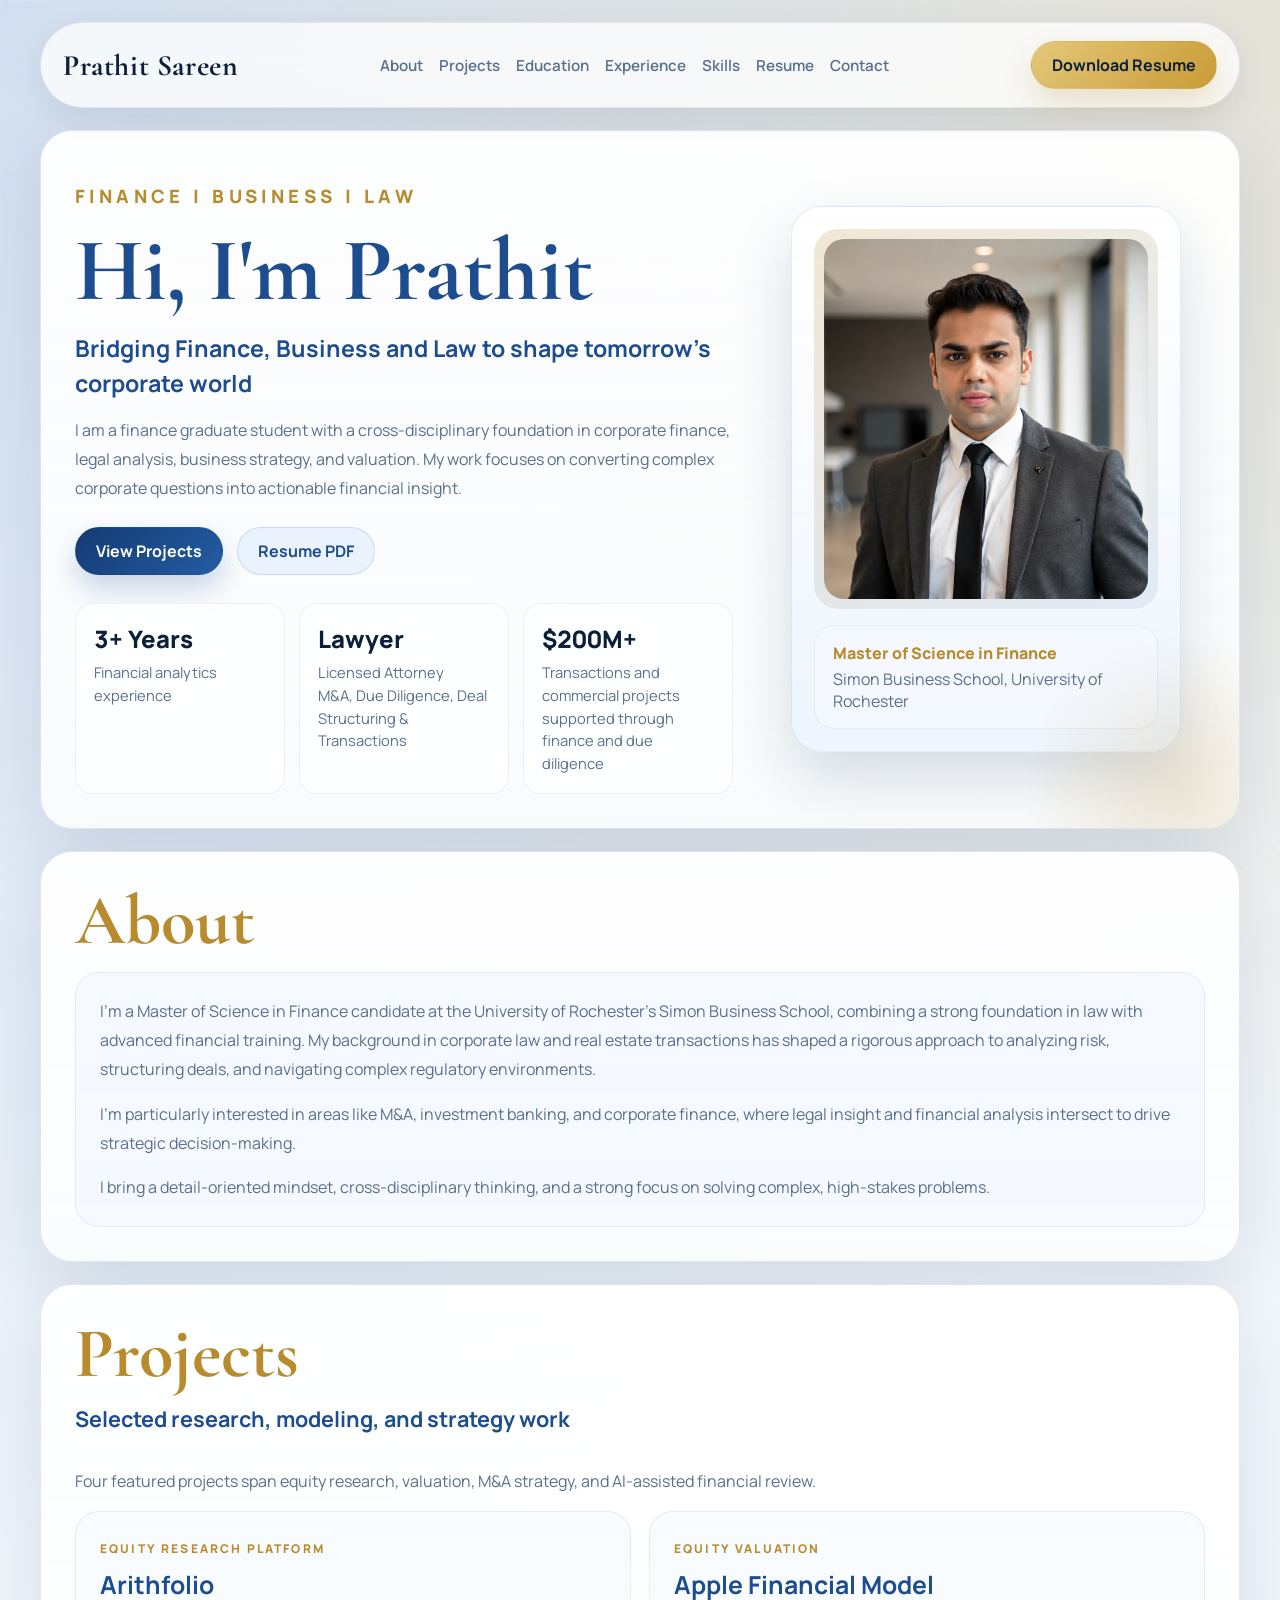
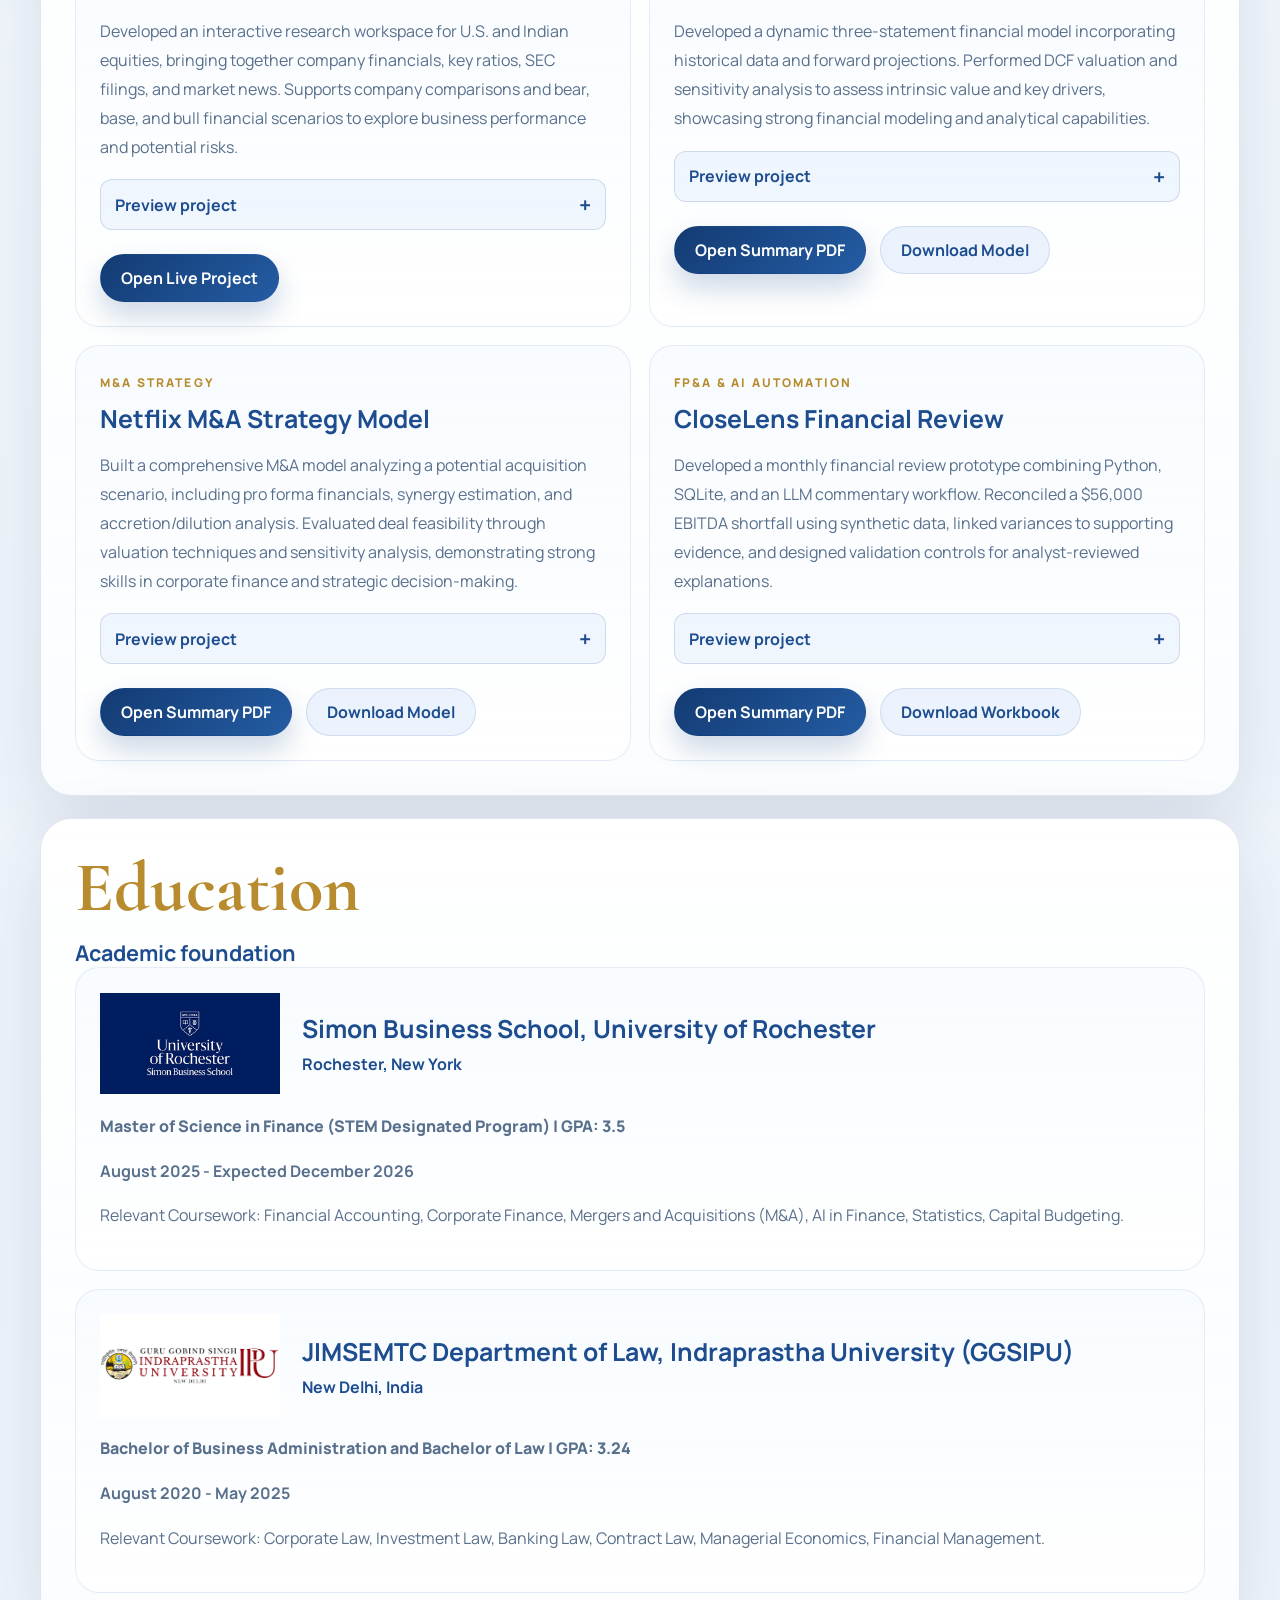
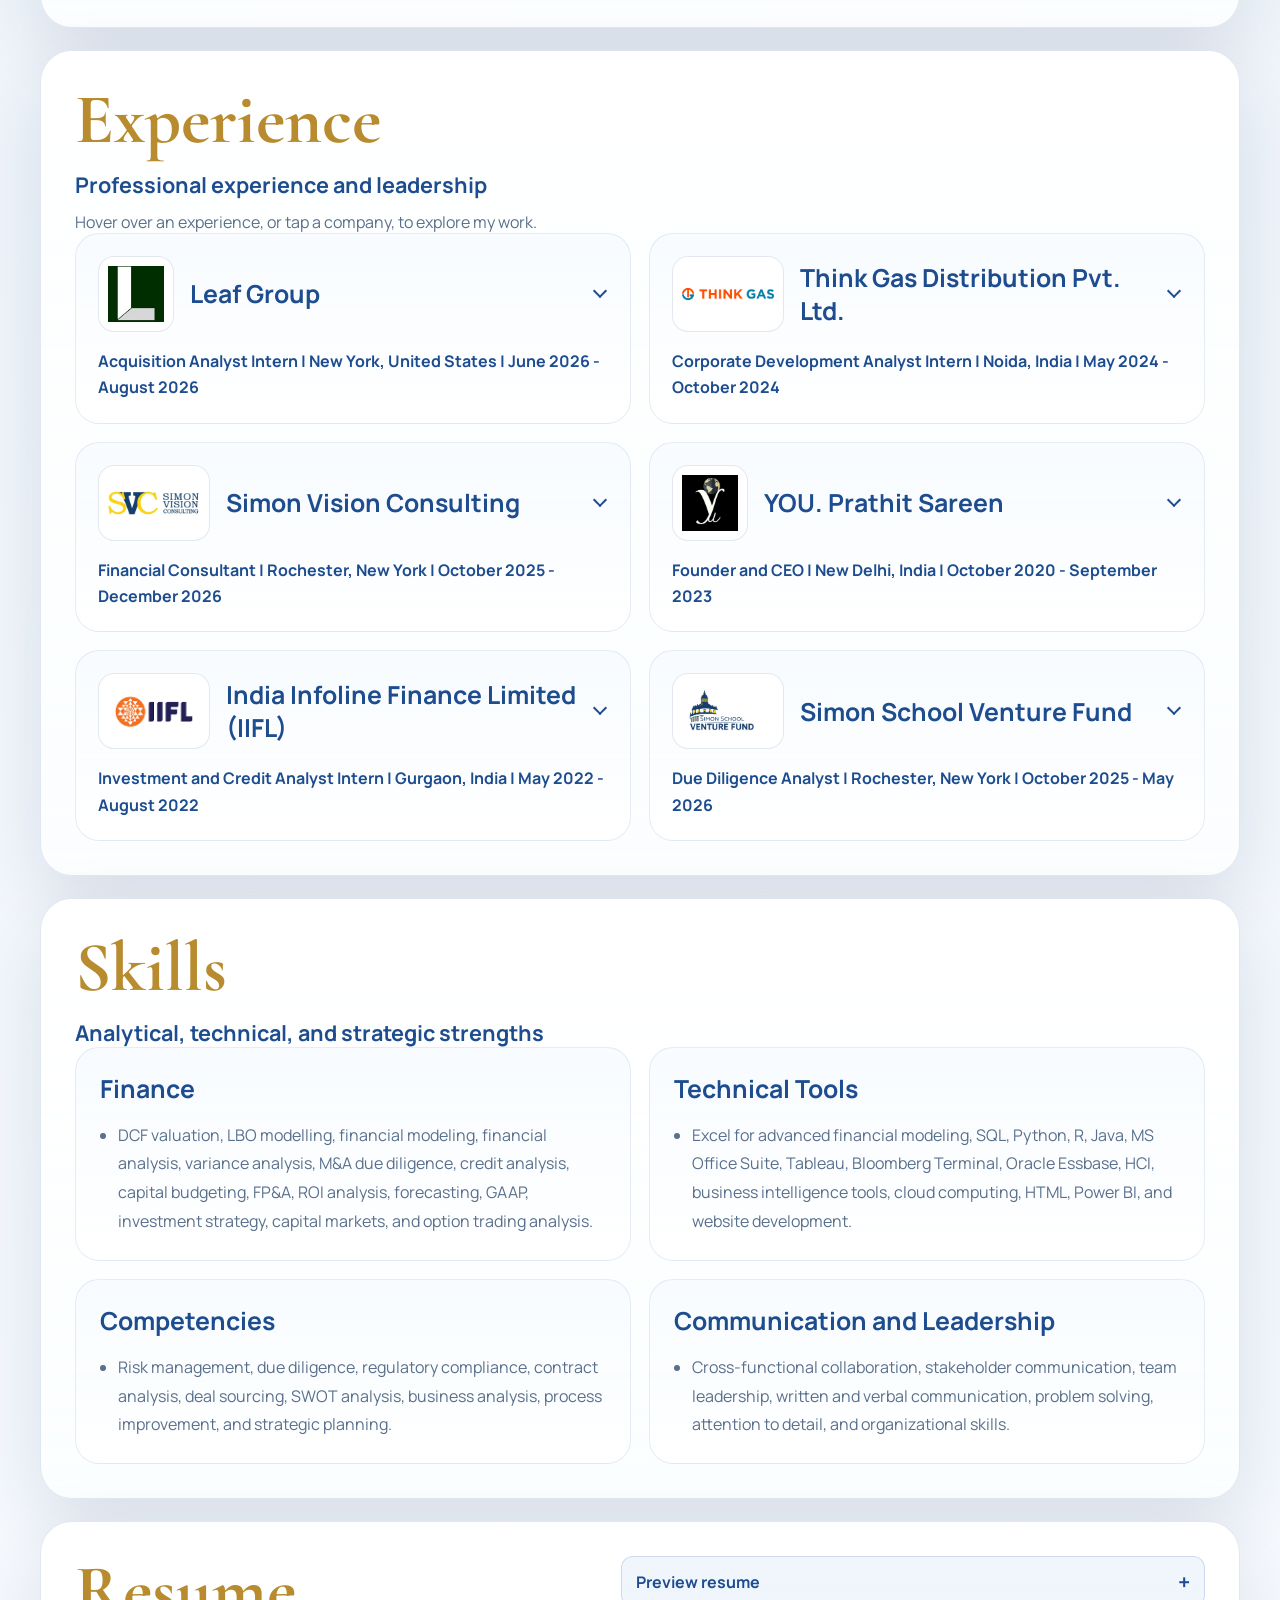
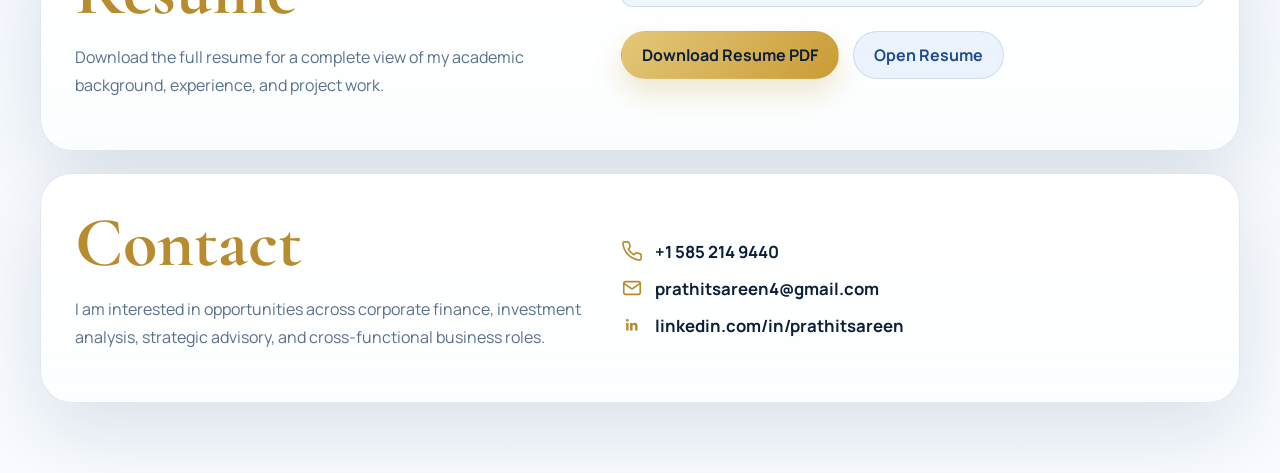
==== commit a4c8875e: "Feature Arithfolio first in portfolio projects" ====
--- a/index.html
+++ b/index.html
@@ -107,15 +107,44 @@
           <div class="section-heading">
             <div>
               <h2>Projects</h2>
-              <p class="section-subtitle">Selected modeling, strategy, and financial review work</p>
+              <p class="section-subtitle">Selected research, modeling, and strategy work</p>
             </div>
             <p class="section-lead">
-              Three featured projects demonstrate valuation, M&amp;A analysis, and
-              AI-assisted financial review.
+              Four featured projects span equity research, valuation, M&amp;A strategy,
+              and AI-assisted financial review.
             </p>
           </div>
 
           <div class="projects-grid">
+            <article class="project-card" id="arithfolio-project" data-preview-card>
+              <div class="project-topline">
+                <span class="project-label">Equity Research Platform</span>
+                <h3>Arithfolio</h3>
+              </div>
+              <p>
+                Developed an interactive research workspace for U.S. and Indian equities,
+                bringing together company financials, key ratios, SEC filings, and market
+                news. Supports company comparisons and bear, base, and bull financial
+                scenarios to explore business performance and potential risks.
+              </p>
+              <div class="project-preview-controls" hidden>
+                <button class="preview-toggle" type="button" aria-expanded="false" aria-controls="arithfolio-preview-panel">Preview project <span aria-hidden="true">+</span></button>
+              </div>
+              <div class="project-preview-panel" id="arithfolio-preview-panel" aria-hidden="true" inert>
+                <div class="project-preview-inner">
+                  <button class="preview-image-button" type="button" data-preview-open="arithfolio-preview-dialog" aria-label="Enlarge Arithfolio project preview">
+                    <img src="assets/arithfolio-preview.jpg" width="1280" height="720" loading="lazy" decoding="async" alt="Arithfolio research workspace with company search, a market price strip, and navigation for financials, forecasts, news, and SEC filings." />
+                  </button>
+                  <div class="preview-caption"><span>Company research workspace · Website preview</span><button class="preview-enlarge" type="button" data-preview-open="arithfolio-preview-dialog">Enlarge preview</button></div>
+                </div>
+              </div>
+              <div class="project-actions">
+                <a class="button button-primary" href="https://arithfolio.regalgoat18.chatgpt.site/#engine-1" target="_blank" rel="noopener noreferrer">
+                  Open Live Project
+                </a>
+              </div>
+            </article>
+
             <article class="project-card" data-preview-card>
               <div class="project-topline">
                 <span class="project-label">Equity Valuation</span>
@@ -598,6 +627,12 @@
       </main>
     </div>
 
+    <dialog class="project-preview-dialog" id="arithfolio-preview-dialog" aria-labelledby="arithfolio-preview-title">
+      <div class="preview-dialog-heading"><h2 id="arithfolio-preview-title">Arithfolio</h2><button class="preview-close" type="button" data-preview-close autofocus aria-label="Close Arithfolio preview">Close <span aria-hidden="true">×</span></button></div>
+      <p class="preview-dialog-note">Company research workspace · Website preview</p>
+      <img class="preview-full-image" src="assets/arithfolio-preview.jpg" width="1280" height="720" loading="lazy" decoding="async" alt="Arithfolio website overview showing the company research search bar, market price strip, financials, forecasts, news, and SEC filings navigation." />
+      <a class="button button-primary" href="https://arithfolio.regalgoat18.chatgpt.site/#engine-1" target="_blank" rel="noopener noreferrer">Open Live Project</a>
+    </dialog>
     <dialog class="project-preview-dialog" id="apple-preview-dialog" aria-labelledby="apple-preview-title">
       <div class="preview-dialog-heading"><h2 id="apple-preview-title">Apple Financial Model</h2><button class="preview-close" type="button" data-preview-close autofocus aria-label="Close Apple preview">Close <span aria-hidden="true">×</span></button></div>
       <p class="preview-dialog-note">Income statement &amp; projections · Project summary, page 2</p>
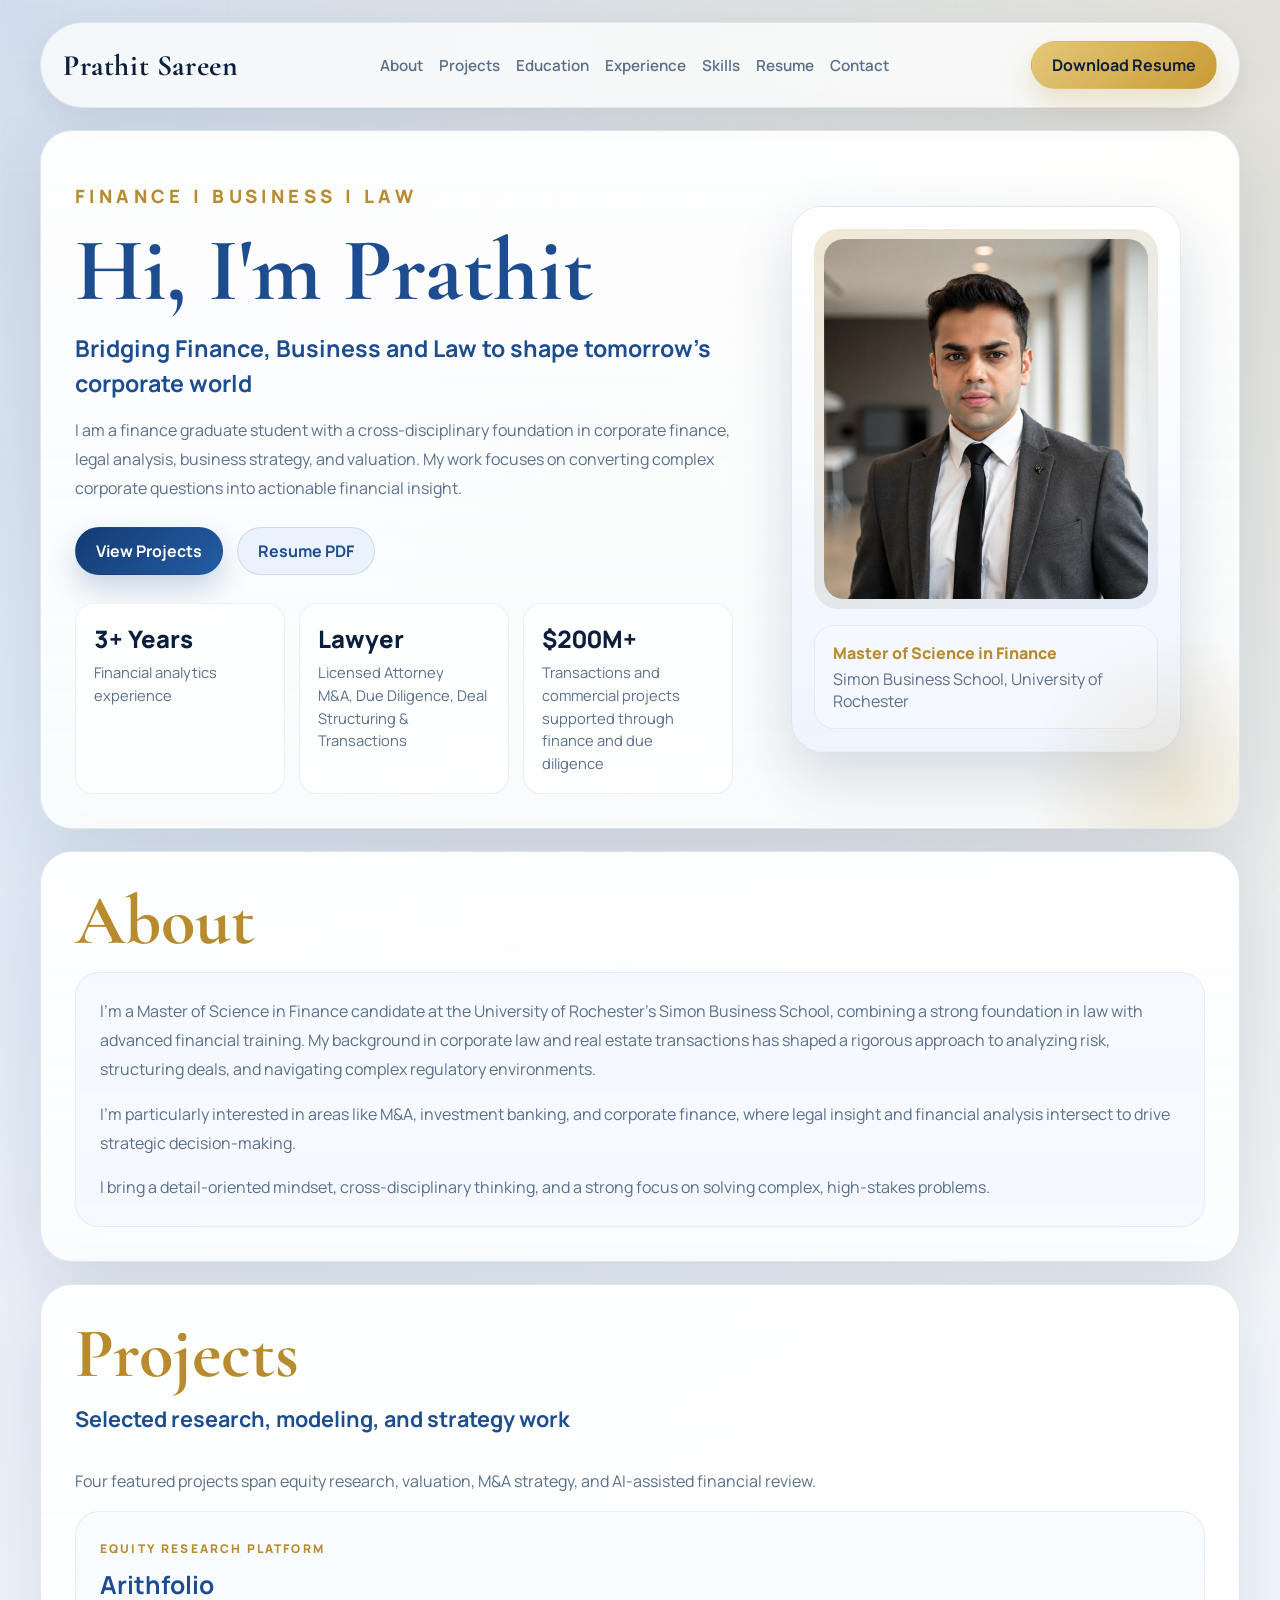
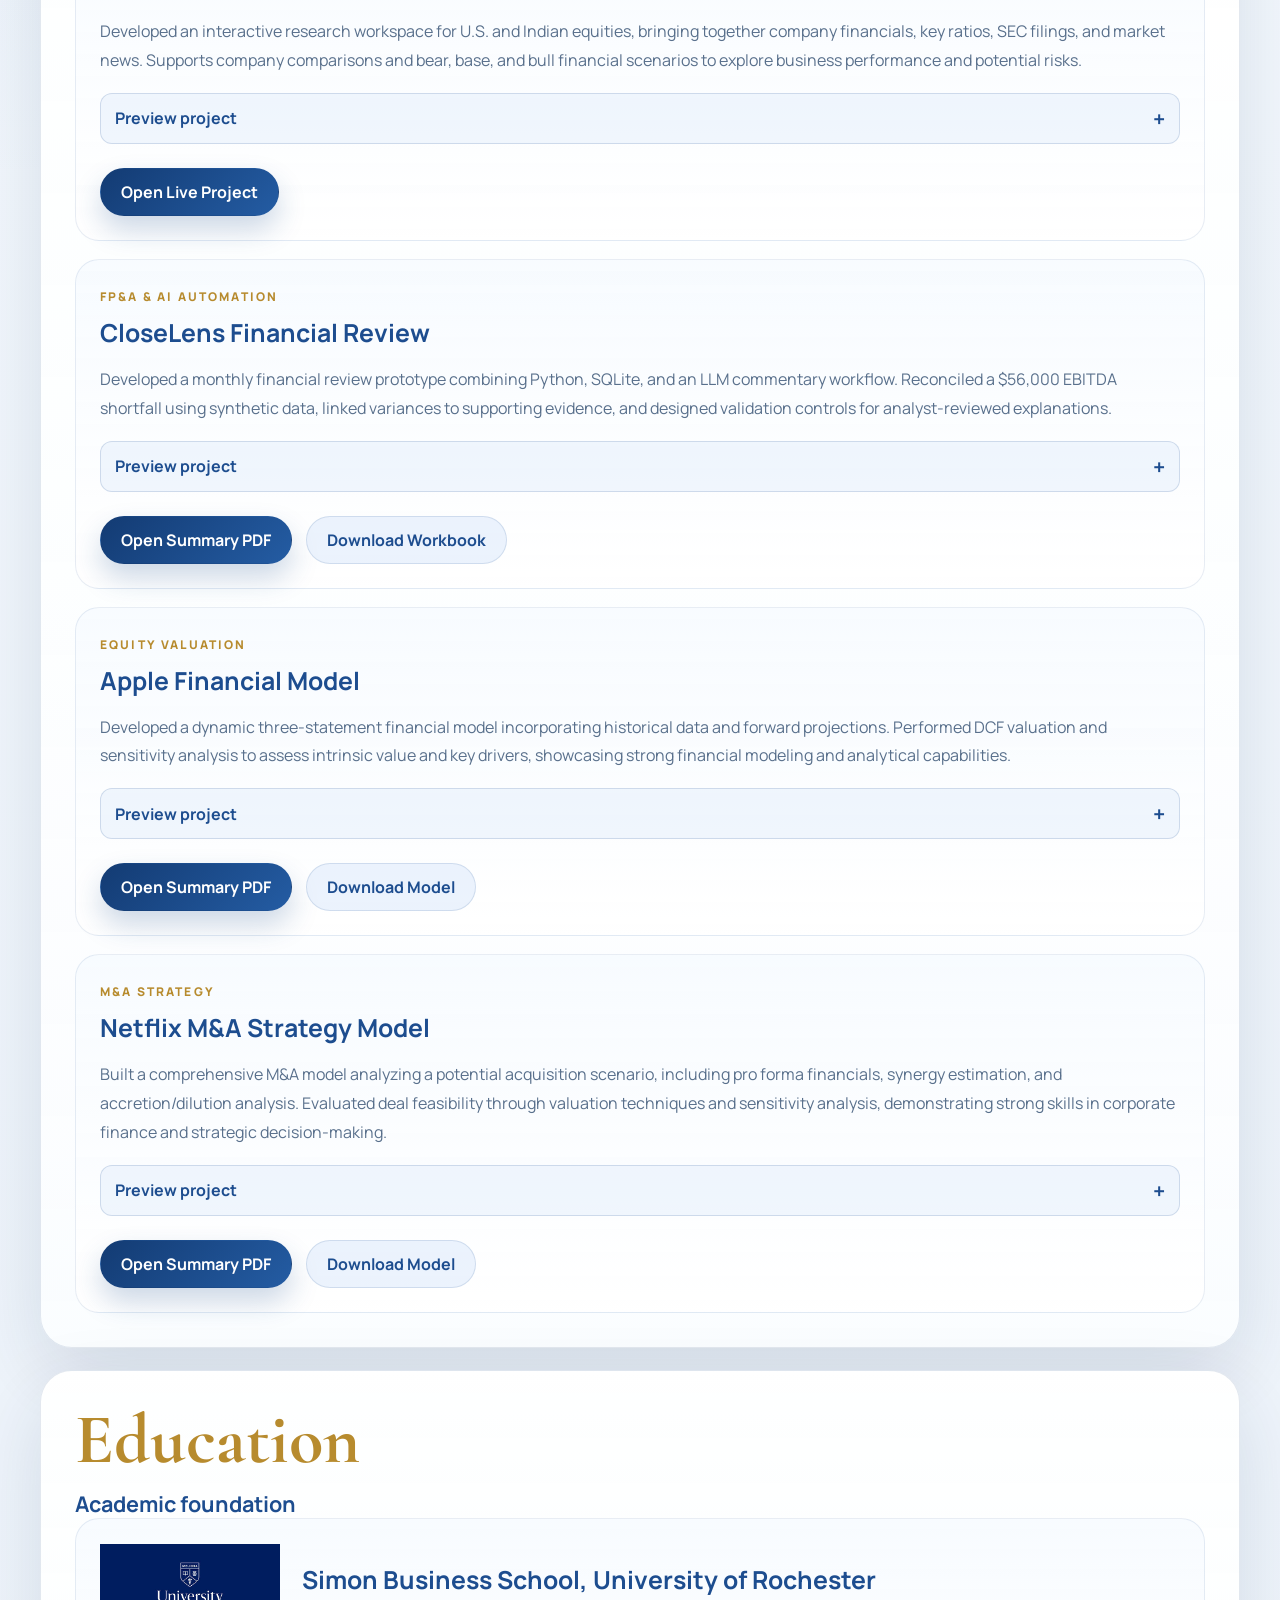
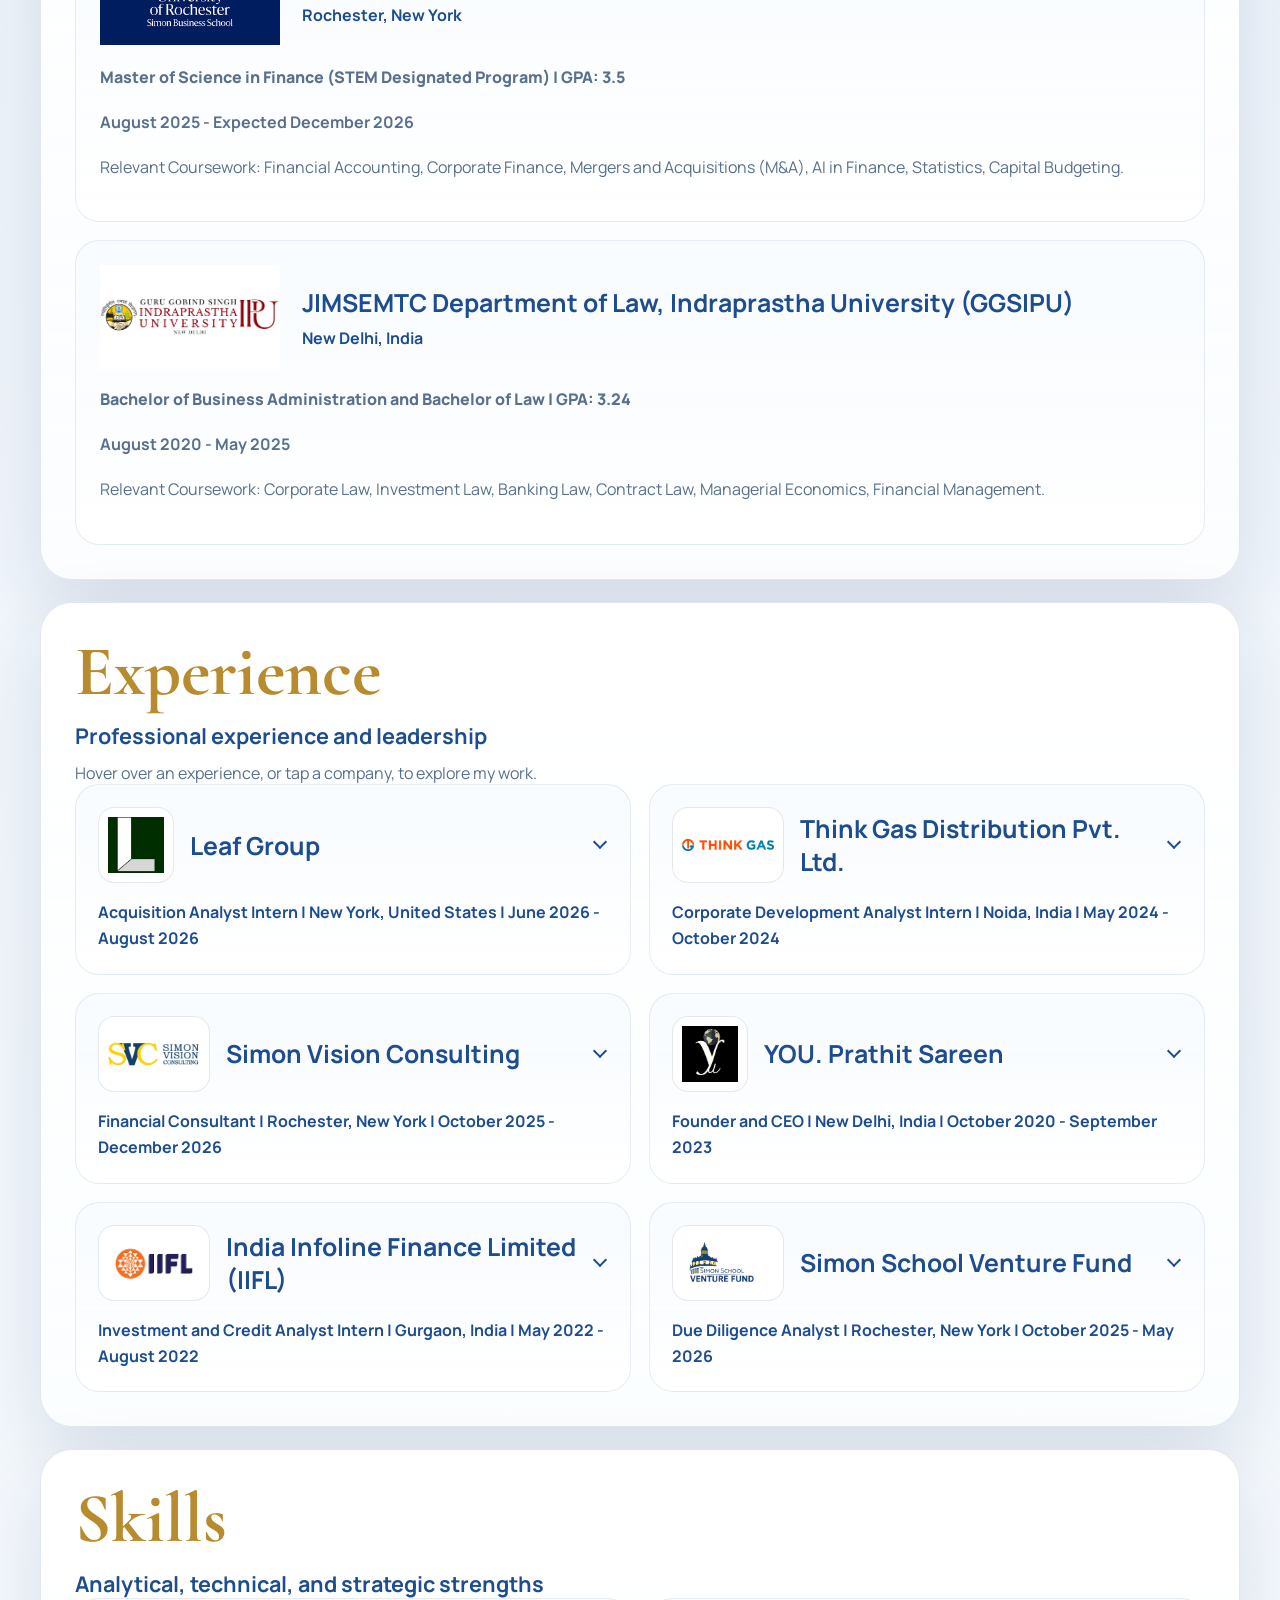
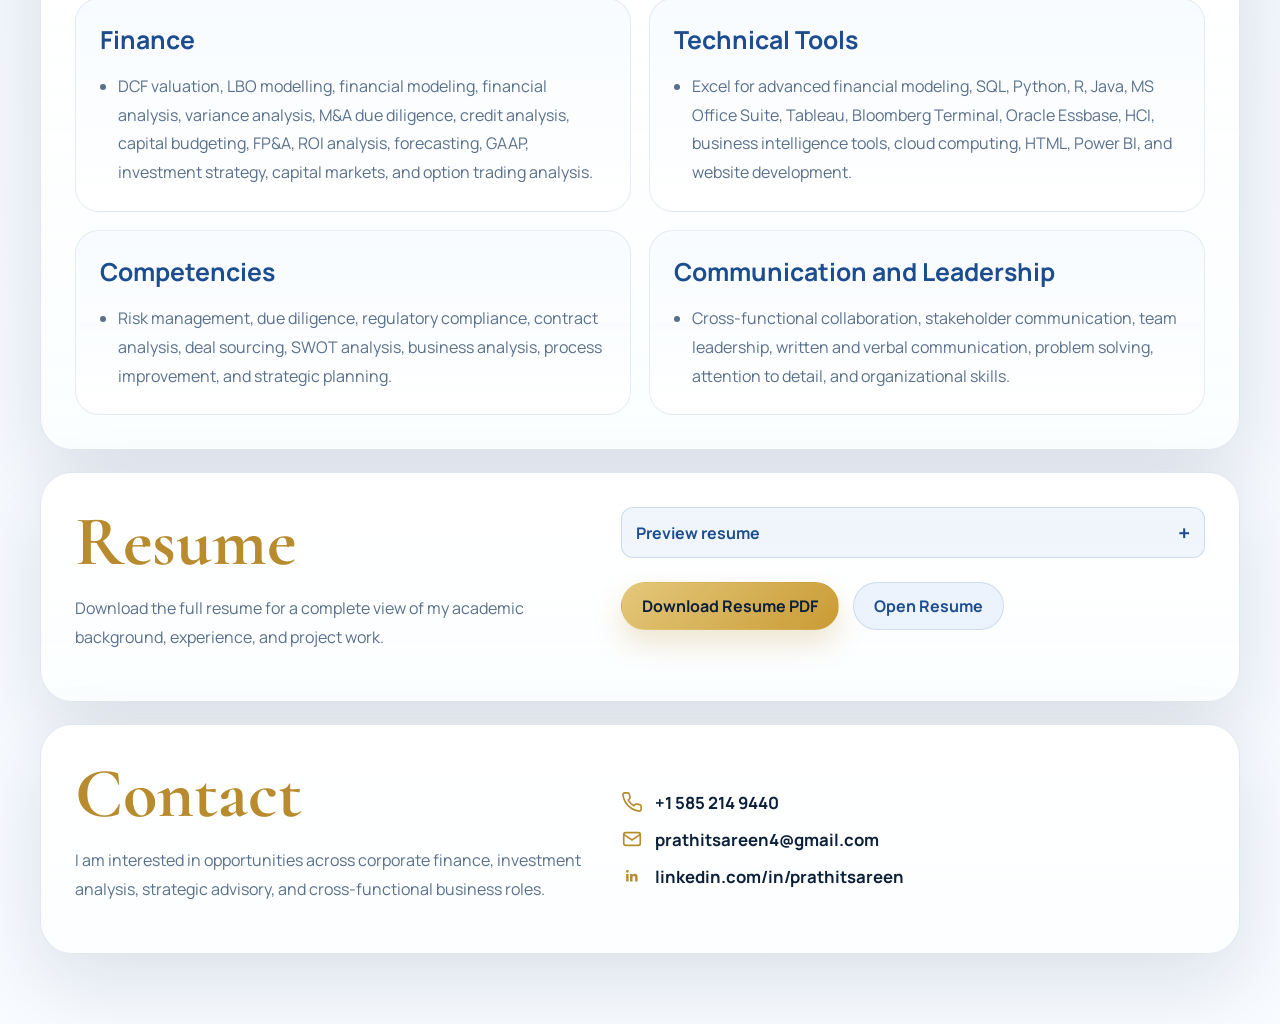
==== commit f1dd0a28: "Stack portfolio projects in requested order" ====
--- a/index.html
+++ b/index.html
@@ -14,7 +14,7 @@
       href="https://fonts.googleapis.com/css2?family=Cormorant+Garamond:wght@500;600;700&family=Manrope:wght@400;500;600;700;800&display=swap"
       rel="stylesheet"
     />
-    <link rel="stylesheet" href="styles.css?v=20261015-education" />
+    <link rel="stylesheet" href="styles.css?v=20261022-project-stack" />
   </head>
   <body>
     <div class="reading-progress" aria-hidden="true"><div class="reading-progress-fill"></div></div>
@@ -147,6 +147,38 @@
 
             <article class="project-card" data-preview-card>
               <div class="project-topline">
+                <span class="project-label">FP&amp;A &amp; AI Automation</span>
+                <h3>CloseLens Financial Review</h3>
+              </div>
+              <p>
+                Developed a monthly financial review prototype combining Python, SQLite, and
+                an LLM commentary workflow. Reconciled a $56,000 EBITDA shortfall using synthetic
+                data, linked variances to supporting evidence, and designed validation controls
+                for analyst-reviewed explanations.
+              </p>
+              <div class="project-preview-controls" hidden>
+                <button class="preview-toggle" type="button" aria-expanded="false" aria-controls="closelens-preview-panel">Preview project <span aria-hidden="true">+</span></button>
+              </div>
+              <div class="project-preview-panel" id="closelens-preview-panel" aria-hidden="true" inert>
+                <div class="project-preview-inner">
+                  <button class="preview-image-button" type="button" data-preview-open="closelens-preview-dialog" aria-label="Enlarge CloseLens financial review preview">
+                    <img src="assets/closelens-preview.webp" width="1120" height="1400" loading="lazy" decoding="async" alt="CloseLens EBITDA bridge: budget EBITDA of $90,000 falls to $34,000 after a revenue shortfall and cost overruns." />
+                  </button>
+                  <div class="preview-caption"><span>EBITDA variance bridge · Summary, page 4</span><button class="preview-enlarge" type="button" data-preview-open="closelens-preview-dialog">Enlarge preview</button></div>
+                </div>
+              </div>
+              <div class="project-actions">
+                <a class="button button-primary" href="assets/closelens-summary.pdf" target="_blank" rel="noopener">
+                  Open Summary PDF
+                </a>
+                <a class="button button-secondary" href="assets/closelens-financial-review.xlsx" download>
+                  Download Workbook
+                </a>
+              </div>
+            </article>
+
+            <article class="project-card" data-preview-card>
+              <div class="project-topline">
                 <span class="project-label">Equity Valuation</span>
                 <h3>Apple Financial Model</h3>
               </div>
@@ -206,38 +238,6 @@
                 </a>
                 <a class="button button-secondary" href="assets/netflix-model.xlsx" download>
                   Download Model
-                </a>
-              </div>
-            </article>
-
-            <article class="project-card" data-preview-card>
-              <div class="project-topline">
-                <span class="project-label">FP&amp;A &amp; AI Automation</span>
-                <h3>CloseLens Financial Review</h3>
-              </div>
-              <p>
-                Developed a monthly financial review prototype combining Python, SQLite, and
-                an LLM commentary workflow. Reconciled a $56,000 EBITDA shortfall using synthetic
-                data, linked variances to supporting evidence, and designed validation controls
-                for analyst-reviewed explanations.
-              </p>
-              <div class="project-preview-controls" hidden>
-                <button class="preview-toggle" type="button" aria-expanded="false" aria-controls="closelens-preview-panel">Preview project <span aria-hidden="true">+</span></button>
-              </div>
-              <div class="project-preview-panel" id="closelens-preview-panel" aria-hidden="true" inert>
-                <div class="project-preview-inner">
-                  <button class="preview-image-button" type="button" data-preview-open="closelens-preview-dialog" aria-label="Enlarge CloseLens financial review preview">
-                    <img src="assets/closelens-preview.webp" width="1120" height="1400" loading="lazy" decoding="async" alt="CloseLens EBITDA bridge: budget EBITDA of $90,000 falls to $34,000 after a revenue shortfall and cost overruns." />
-                  </button>
-                  <div class="preview-caption"><span>EBITDA variance bridge · Summary, page 4</span><button class="preview-enlarge" type="button" data-preview-open="closelens-preview-dialog">Enlarge preview</button></div>
-                </div>
-              </div>
-              <div class="project-actions">
-                <a class="button button-primary" href="assets/closelens-summary.pdf" target="_blank" rel="noopener">
-                  Open Summary PDF
-                </a>
-                <a class="button button-secondary" href="assets/closelens-financial-review.xlsx" download>
-                  Download Workbook
                 </a>
               </div>
             </article>
--- a/styles.css
+++ b/styles.css
@@ -378,7 +378,7 @@
 }
 
 .projects-grid {
-  grid-template-columns: repeat(2, minmax(0, 1fr));
+  grid-template-columns: minmax(0, 1fr);
 }
 
 .project-card,
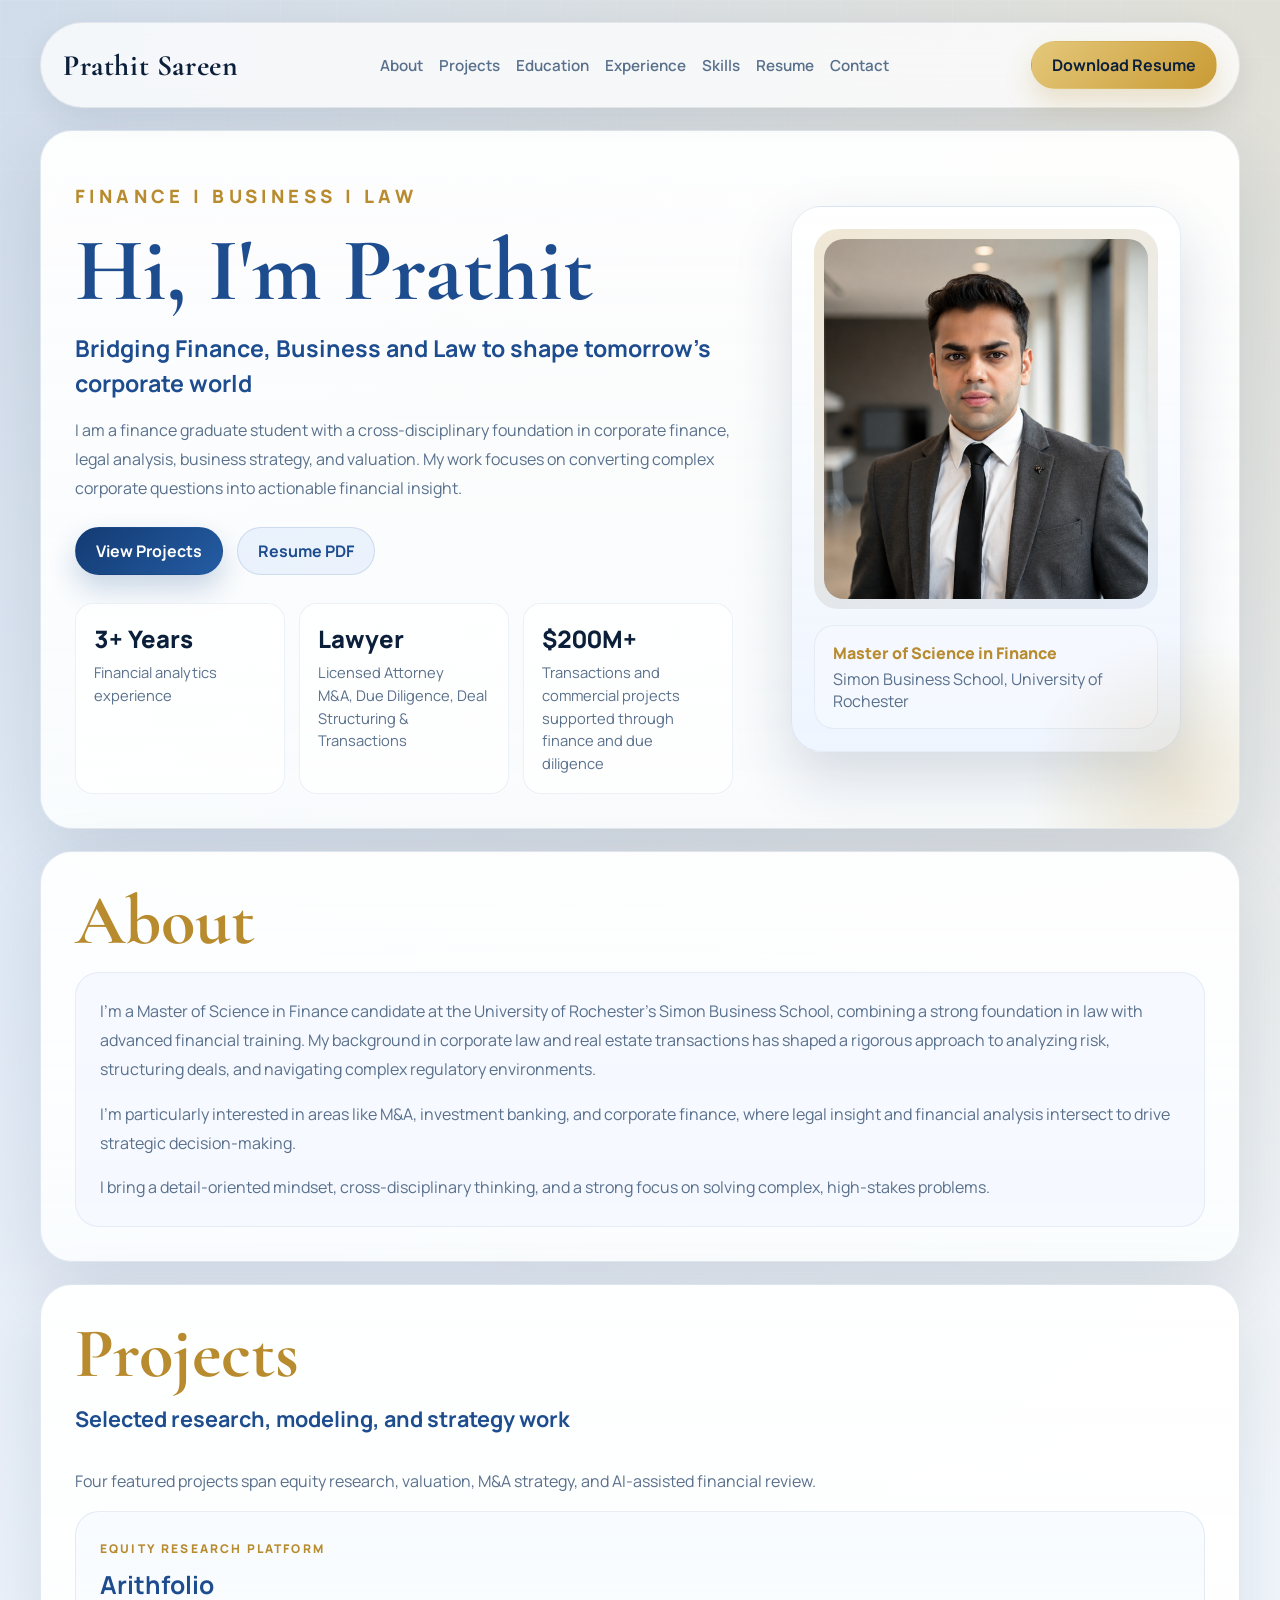
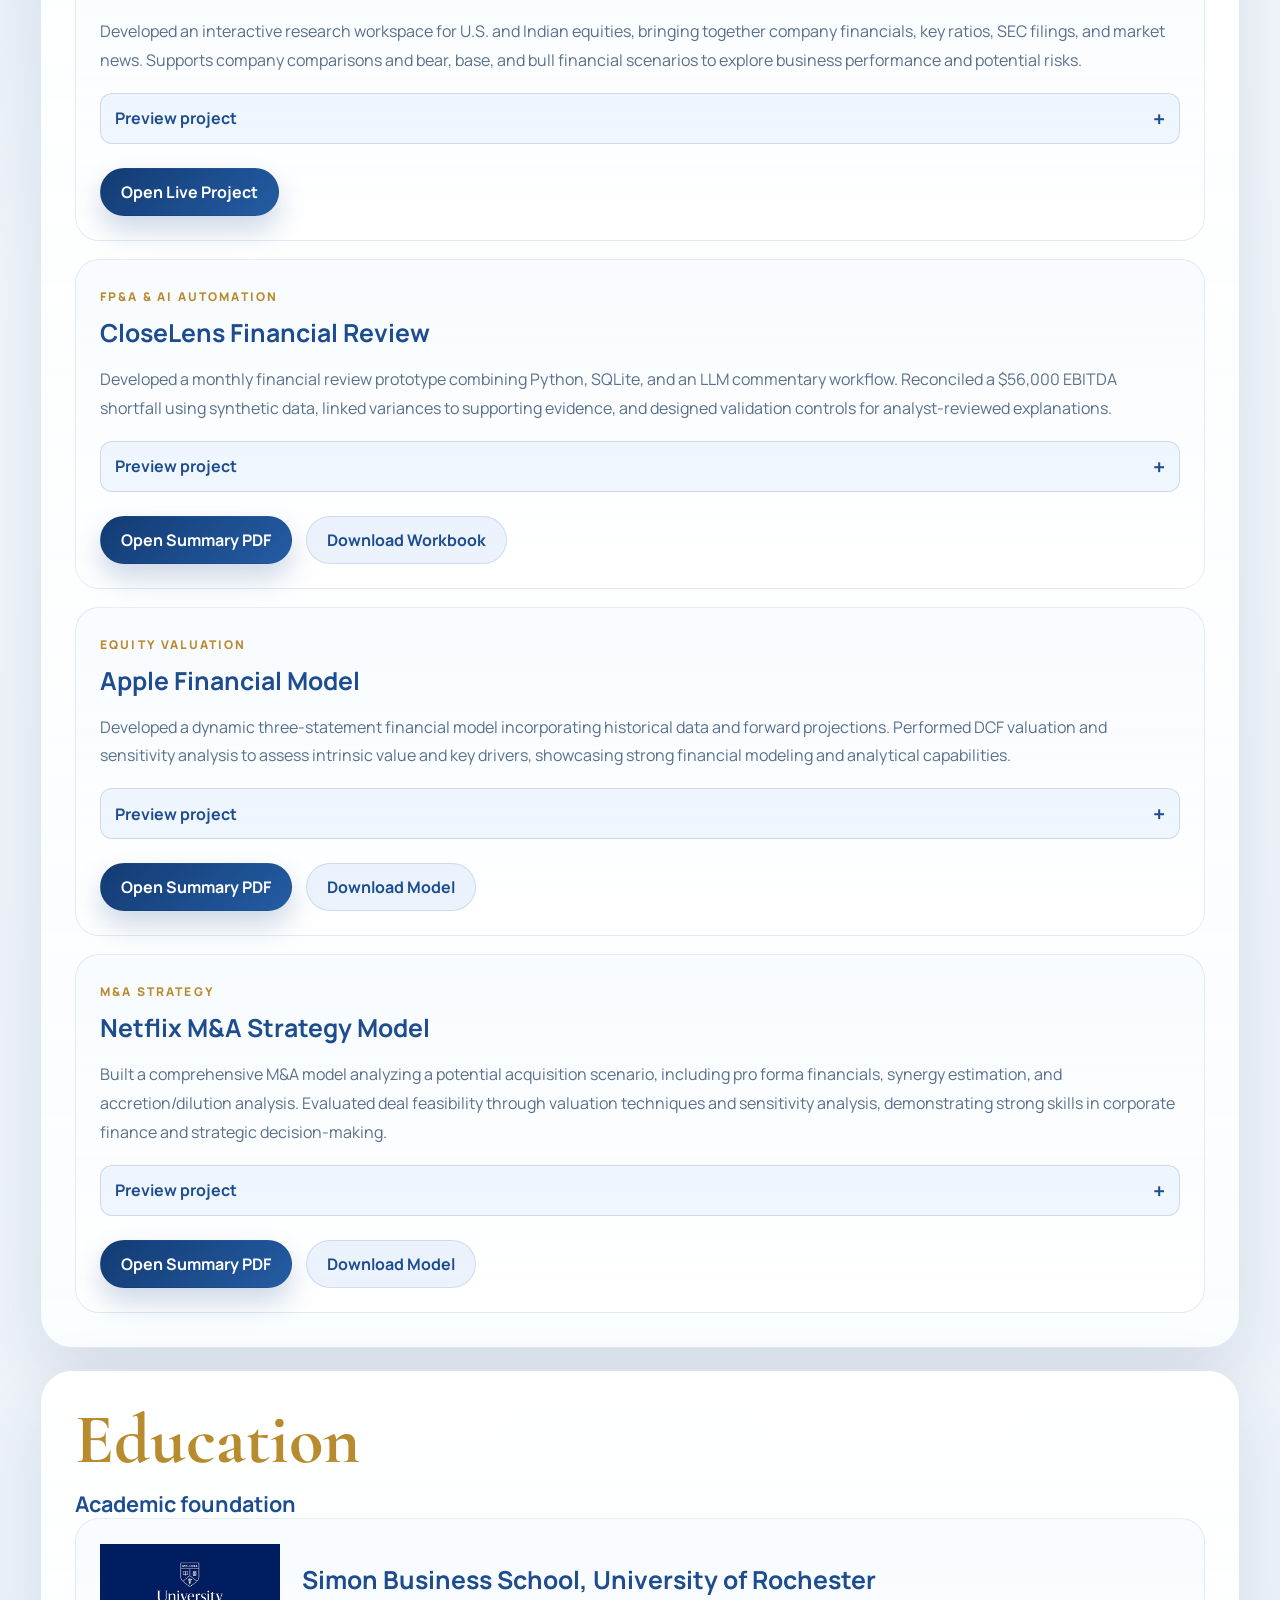
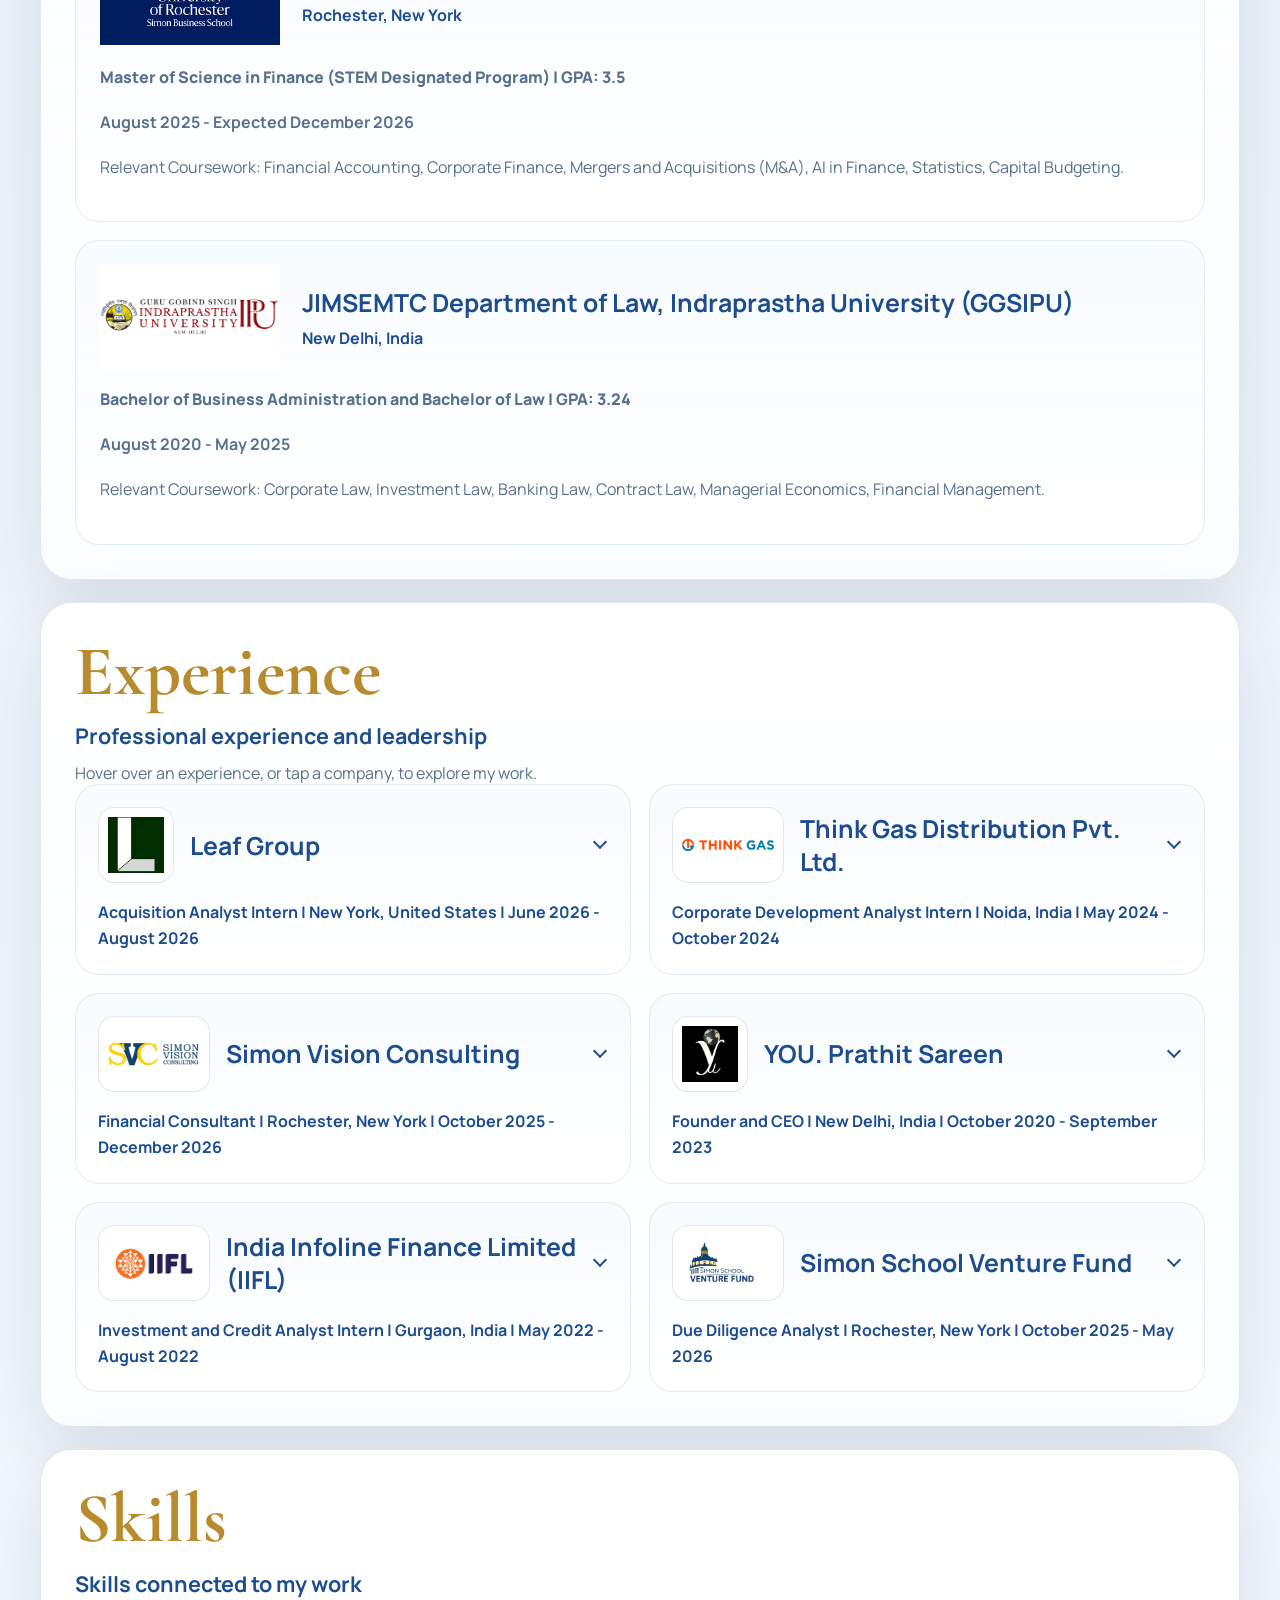
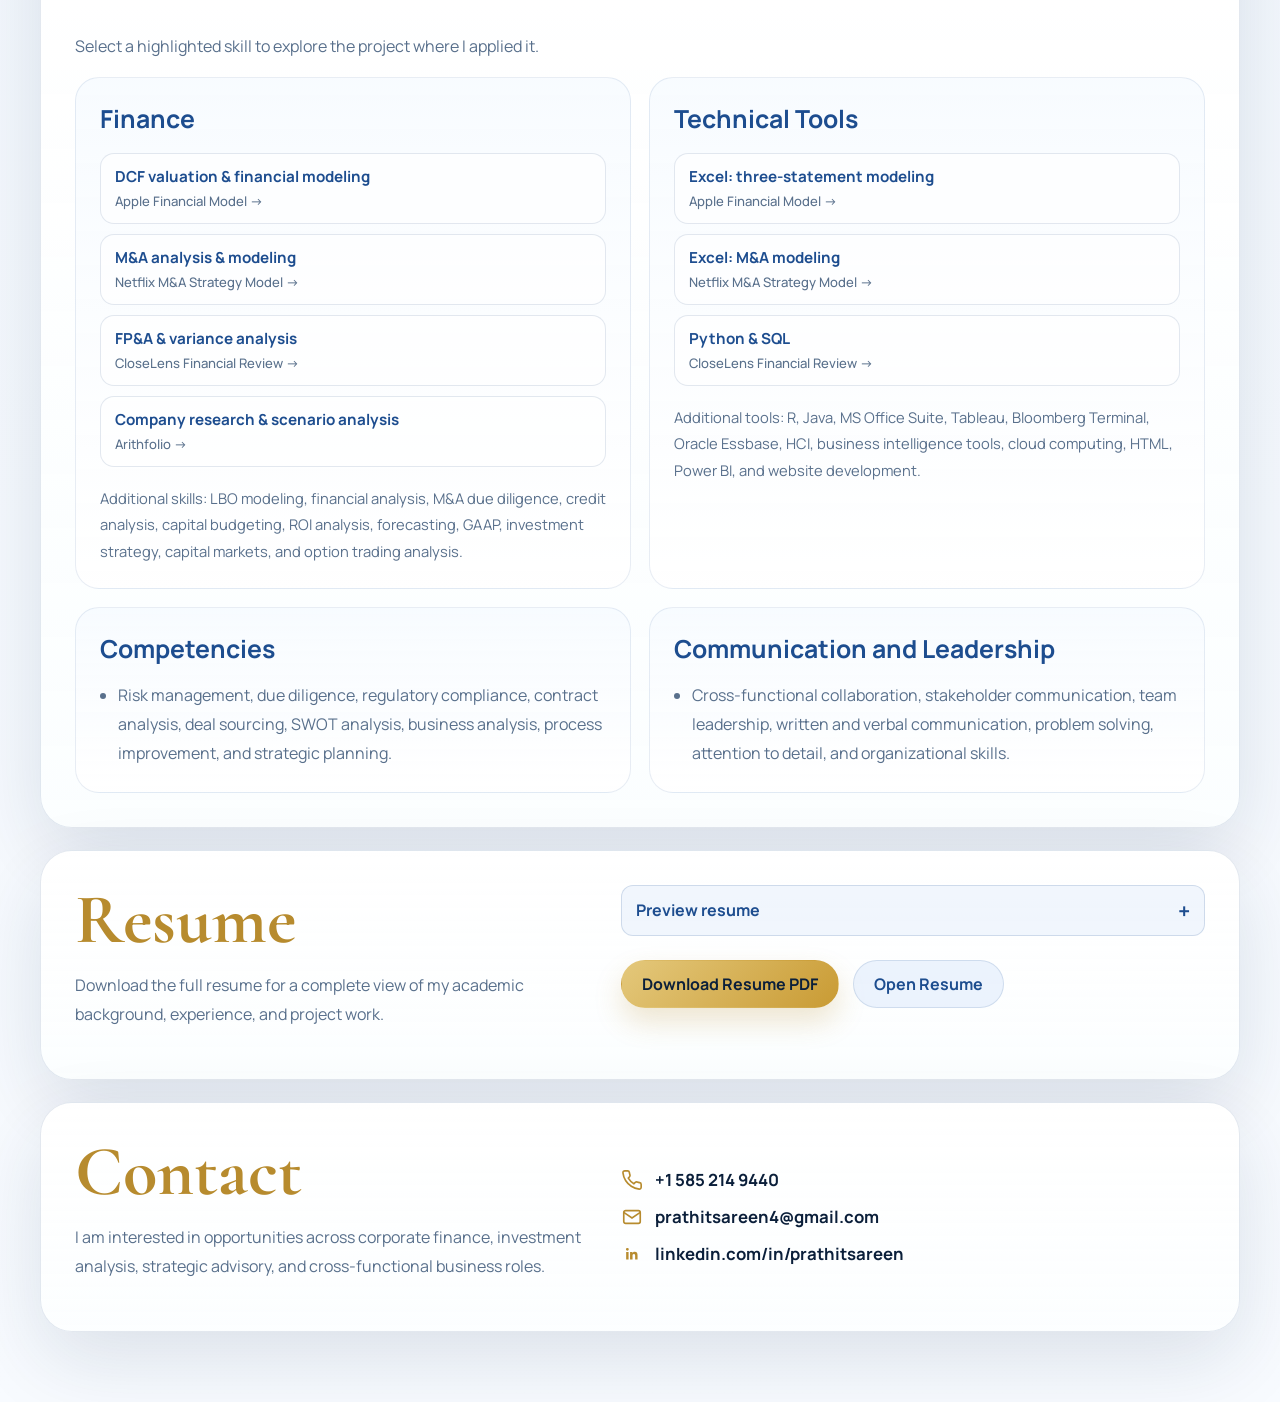
==== commit ebf14078: "Connect portfolio skills to supporting project work" ====
--- a/index.html
+++ b/index.html
@@ -14,7 +14,7 @@
       href="https://fonts.googleapis.com/css2?family=Cormorant+Garamond:wght@500;600;700&family=Manrope:wght@400;500;600;700;800&display=swap"
       rel="stylesheet"
     />
-    <link rel="stylesheet" href="styles.css?v=20261022-project-stack" />
+    <link rel="stylesheet" href="styles.css?v=20261022-skill-evidence" />
   </head>
   <body>
     <div class="reading-progress" aria-hidden="true"><div class="reading-progress-fill"></div></div>
@@ -116,7 +116,7 @@
           </div>
 
           <div class="projects-grid">
-            <article class="project-card" id="arithfolio-project" data-preview-card>
+            <article class="project-card" id="arithfolio-project" tabindex="-1" data-preview-card>
               <div class="project-topline">
                 <span class="project-label">Equity Research Platform</span>
                 <h3>Arithfolio</h3>
@@ -145,7 +145,7 @@
               </div>
             </article>
 
-            <article class="project-card" data-preview-card>
+            <article class="project-card" id="closelens-project" tabindex="-1" data-preview-card>
               <div class="project-topline">
                 <span class="project-label">FP&amp;A &amp; AI Automation</span>
                 <h3>CloseLens Financial Review</h3>
@@ -177,7 +177,7 @@
               </div>
             </article>
 
-            <article class="project-card" data-preview-card>
+            <article class="project-card" id="apple-project" tabindex="-1" data-preview-card>
               <div class="project-topline">
                 <span class="project-label">Equity Valuation</span>
                 <h3>Apple Financial Model</h3>
@@ -209,7 +209,7 @@
               </div>
             </article>
 
-            <article class="project-card" data-preview-card>
+            <article class="project-card" id="netflix-project" tabindex="-1" data-preview-card>
               <div class="project-topline">
                 <span class="project-label">M&amp;A Strategy</span>
                 <h3>Netflix M&amp;A Strategy Model</h3>
@@ -500,32 +500,35 @@
           <div class="section-heading">
             <div>
               <h2>Skills</h2>
-              <p class="section-subtitle">Analytical, technical, and strategic strengths</p>
-            </div>
+              <p class="section-subtitle">Skills connected to my work</p>
+            </div>
+            <p class="section-lead">Select a highlighted skill to explore the project where I applied it.</p>
           </div>
 
           <div class="skills-layout">
             <article class="skill-block">
               <h3>Finance</h3>
-              <ul>
-                <li>
-                  DCF valuation, LBO modelling, financial modeling, financial analysis, variance
-                  analysis, M&amp;A due diligence, credit analysis, capital budgeting, FP&amp;A,
-                  ROI analysis, forecasting, GAAP, investment strategy, capital markets, and option
-                  trading analysis.
-                </li>
+              <ul class="skill-evidence-list">
+                <li><a class="skill-evidence-link" href="#apple-project"><span>DCF valuation &amp; financial modeling</span><span class="skill-evidence-project">Apple Financial Model <span aria-hidden="true">&rarr;</span></span></a></li>
+                <li><a class="skill-evidence-link" href="#netflix-project"><span>M&amp;A analysis &amp; modeling</span><span class="skill-evidence-project">Netflix M&amp;A Strategy Model <span aria-hidden="true">&rarr;</span></span></a></li>
+                <li><a class="skill-evidence-link" href="#closelens-project"><span>FP&amp;A &amp; variance analysis</span><span class="skill-evidence-project">CloseLens Financial Review <span aria-hidden="true">&rarr;</span></span></a></li>
+                <li><a class="skill-evidence-link" href="#arithfolio-project"><span>Company research &amp; scenario analysis</span><span class="skill-evidence-project">Arithfolio <span aria-hidden="true">&rarr;</span></span></a></li>
               </ul>
+              <p class="skill-additional">Additional skills: LBO modeling, financial analysis, M&amp;A due diligence,
+                credit analysis, capital budgeting, ROI analysis, forecasting, GAAP, investment
+                strategy, capital markets, and option trading analysis.</p>
             </article>
 
             <article class="skill-block">
               <h3>Technical Tools</h3>
-              <ul>
-                <li>
-                  Excel for advanced financial modeling, SQL, Python, R, Java, MS Office Suite,
-                  Tableau, Bloomberg Terminal, Oracle Essbase, HCI, business intelligence tools,
-                  cloud computing, HTML, Power BI, and website development.
-                </li>
+              <ul class="skill-evidence-list">
+                <li><a class="skill-evidence-link" href="#apple-project"><span>Excel: three-statement modeling</span><span class="skill-evidence-project">Apple Financial Model <span aria-hidden="true">&rarr;</span></span></a></li>
+                <li><a class="skill-evidence-link" href="#netflix-project"><span>Excel: M&amp;A modeling</span><span class="skill-evidence-project">Netflix M&amp;A Strategy Model <span aria-hidden="true">&rarr;</span></span></a></li>
+                <li><a class="skill-evidence-link" href="#closelens-project"><span>Python &amp; SQL</span><span class="skill-evidence-project">CloseLens Financial Review <span aria-hidden="true">&rarr;</span></span></a></li>
               </ul>
+              <p class="skill-additional">Additional tools: R, Java, MS Office Suite, Tableau, Bloomberg Terminal,
+                Oracle Essbase, HCI, business intelligence tools, cloud computing, HTML,
+                Power BI, and website development.</p>
             </article>
 
             <article class="skill-block">
--- a/styles.css
+++ b/styles.css
@@ -427,6 +427,63 @@
 .experience-card ul {
   margin: 16px 0 0;
   padding-left: 18px;
+}
+
+.skill-block .skill-evidence-list {
+  display: grid;
+  gap: 10px;
+  margin: 18px 0 0;
+  padding: 0;
+  list-style: none;
+}
+
+.skill-evidence-link {
+  display: flex;
+  flex-direction: column;
+  gap: 4px;
+  padding: 12px 14px;
+  border: 1px solid var(--line);
+  border-radius: 14px;
+  color: var(--blue);
+  background: rgba(255, 255, 255, 0.7);
+  text-decoration: none;
+  font-size: 0.95rem;
+  font-weight: 700;
+  line-height: 1.45;
+  transition: border-color 0.2s ease, background-color 0.2s ease;
+}
+
+.skill-evidence-link:hover {
+  border-color: var(--blue);
+  background: rgba(29, 77, 143, 0.06);
+}
+
+.skill-evidence-link:focus-visible {
+  outline: 3px solid var(--blue);
+  outline-offset: 3px;
+}
+
+.skill-evidence-project {
+  color: var(--muted);
+  font-size: 0.82rem;
+  font-weight: 500;
+}
+
+.skill-additional {
+  margin: 18px 0 0;
+  color: var(--muted);
+  font-size: 0.92rem;
+  line-height: 1.8;
+}
+
+#skills,
+.project-card[id] {
+  scroll-margin-top: 120px;
+}
+
+.project-card:target {
+  outline: 2px solid var(--blue);
+  outline-offset: 3px;
 }
 
 .experience-grid {
@@ -869,7 +926,9 @@
 
 @media (max-width: 720px) {
   #experience,
-  #education {
+  #education,
+  #skills,
+  .project-card[id] {
     scroll-margin-top: 24px;
   }
 
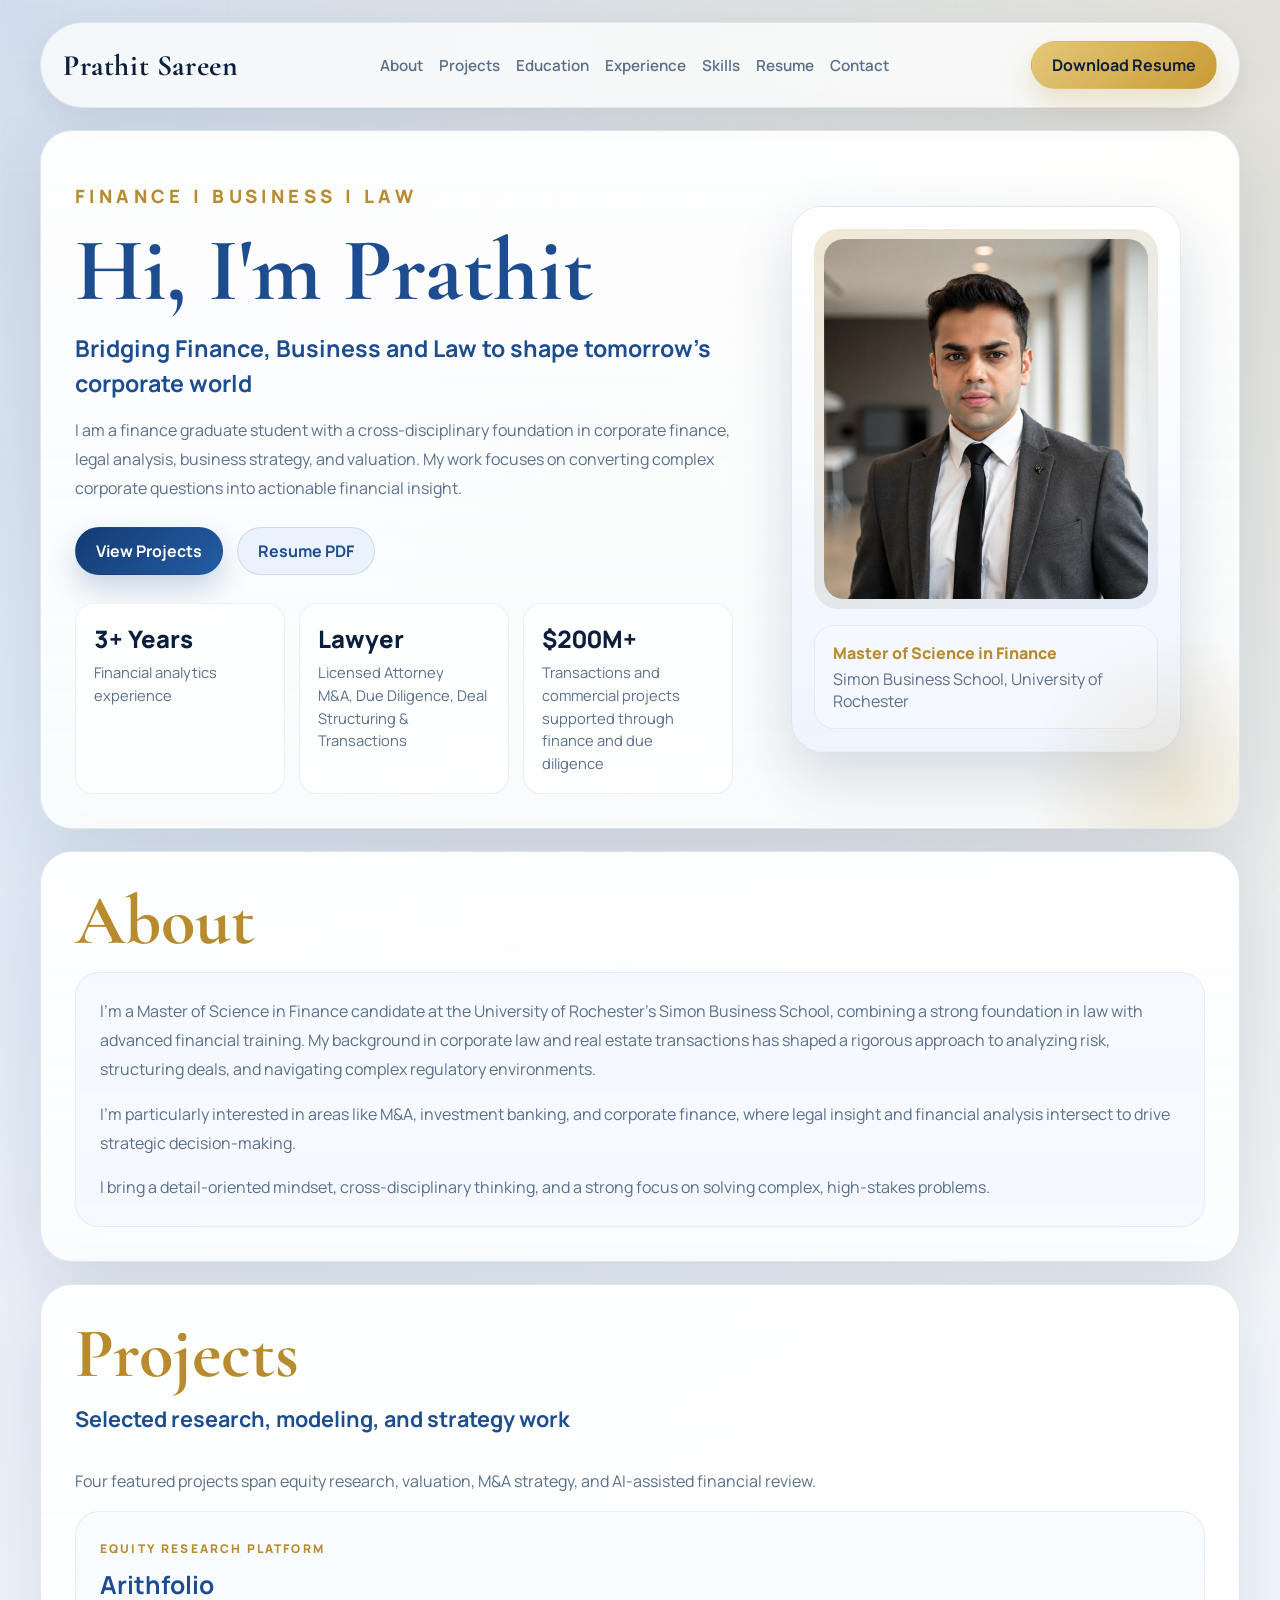
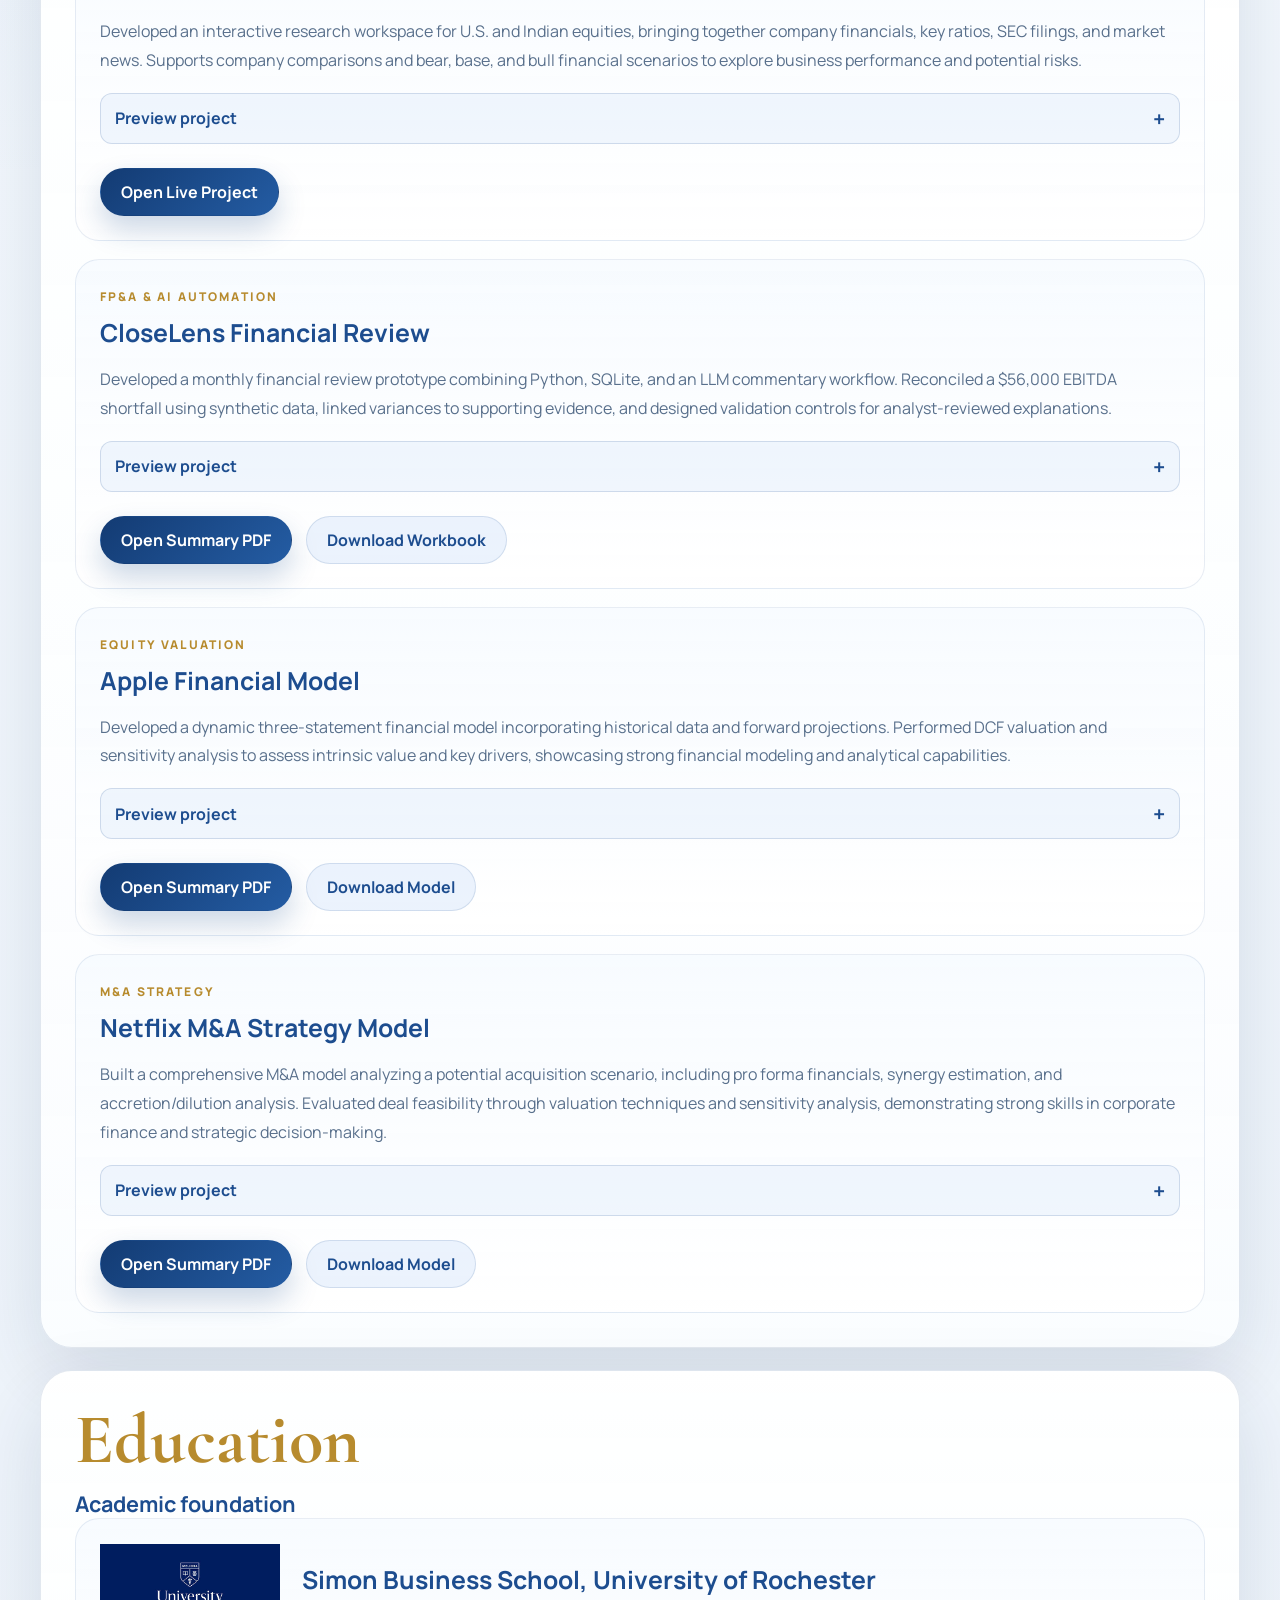
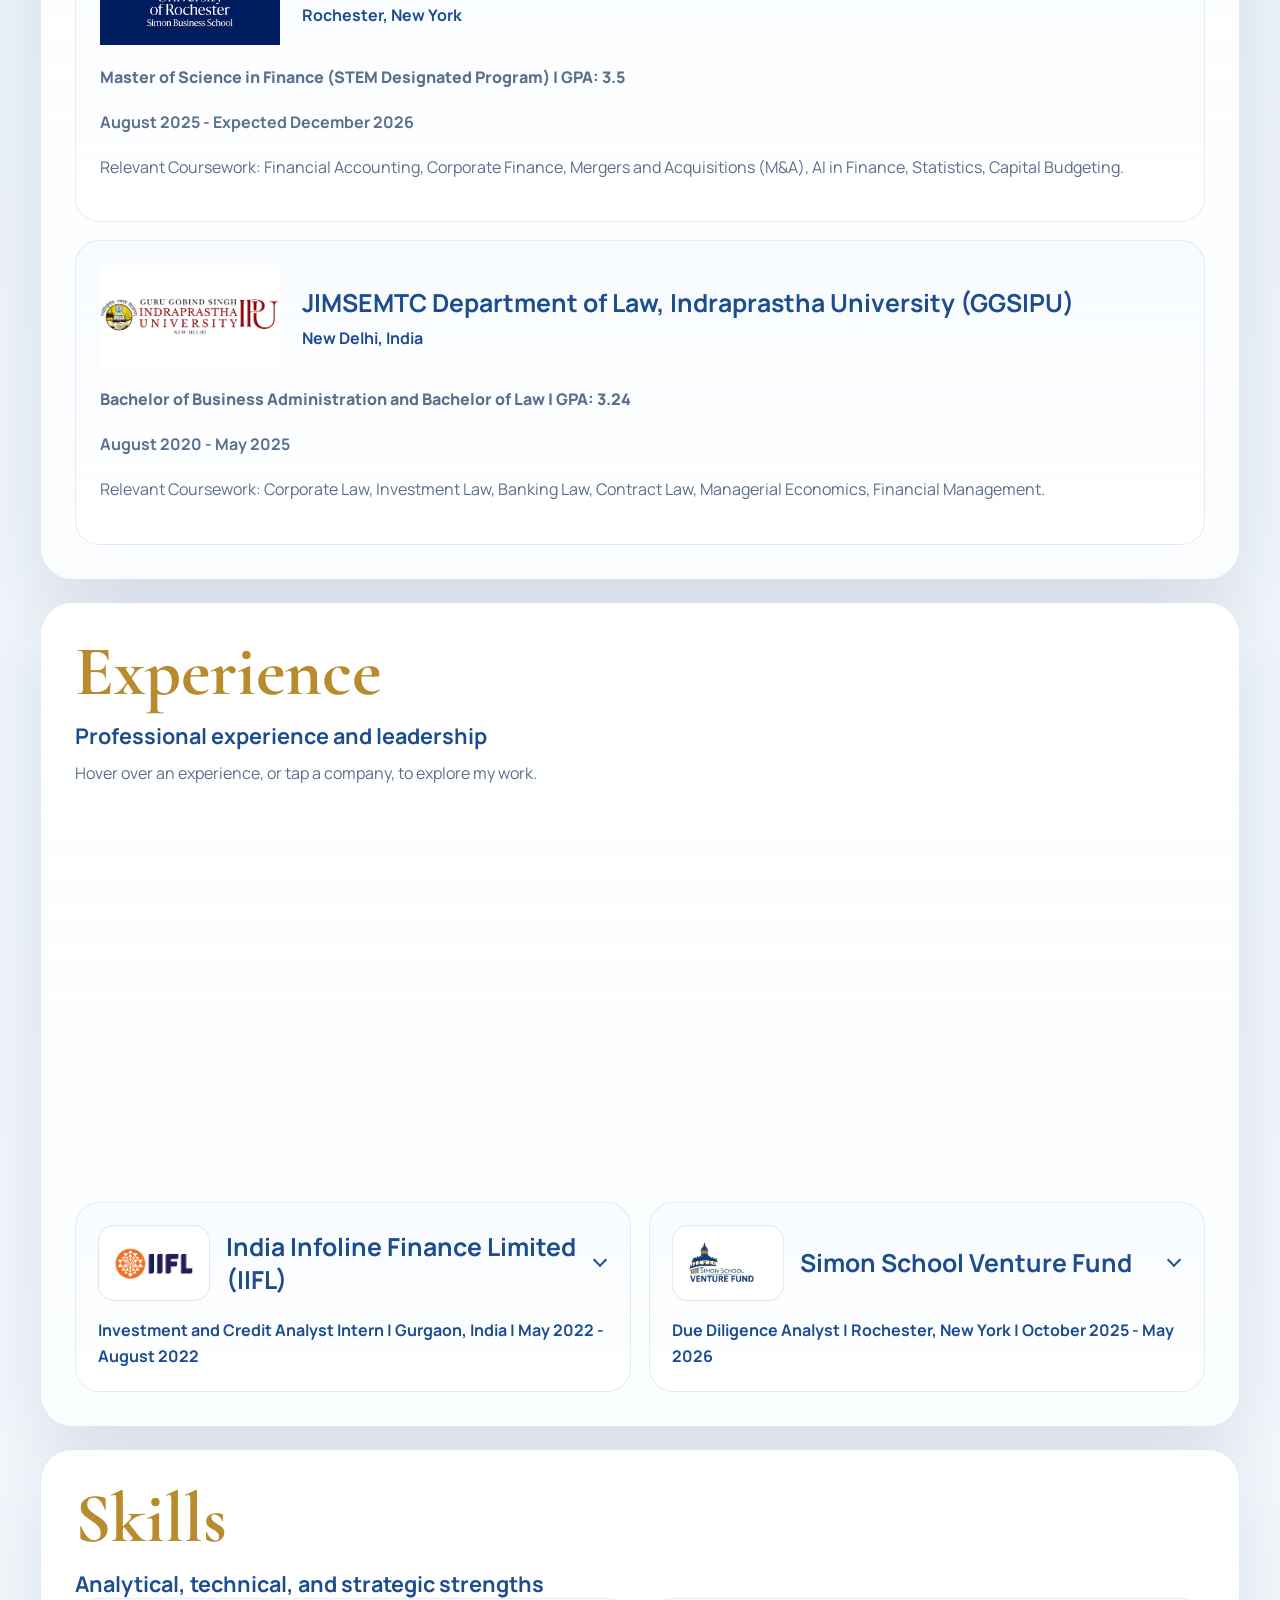
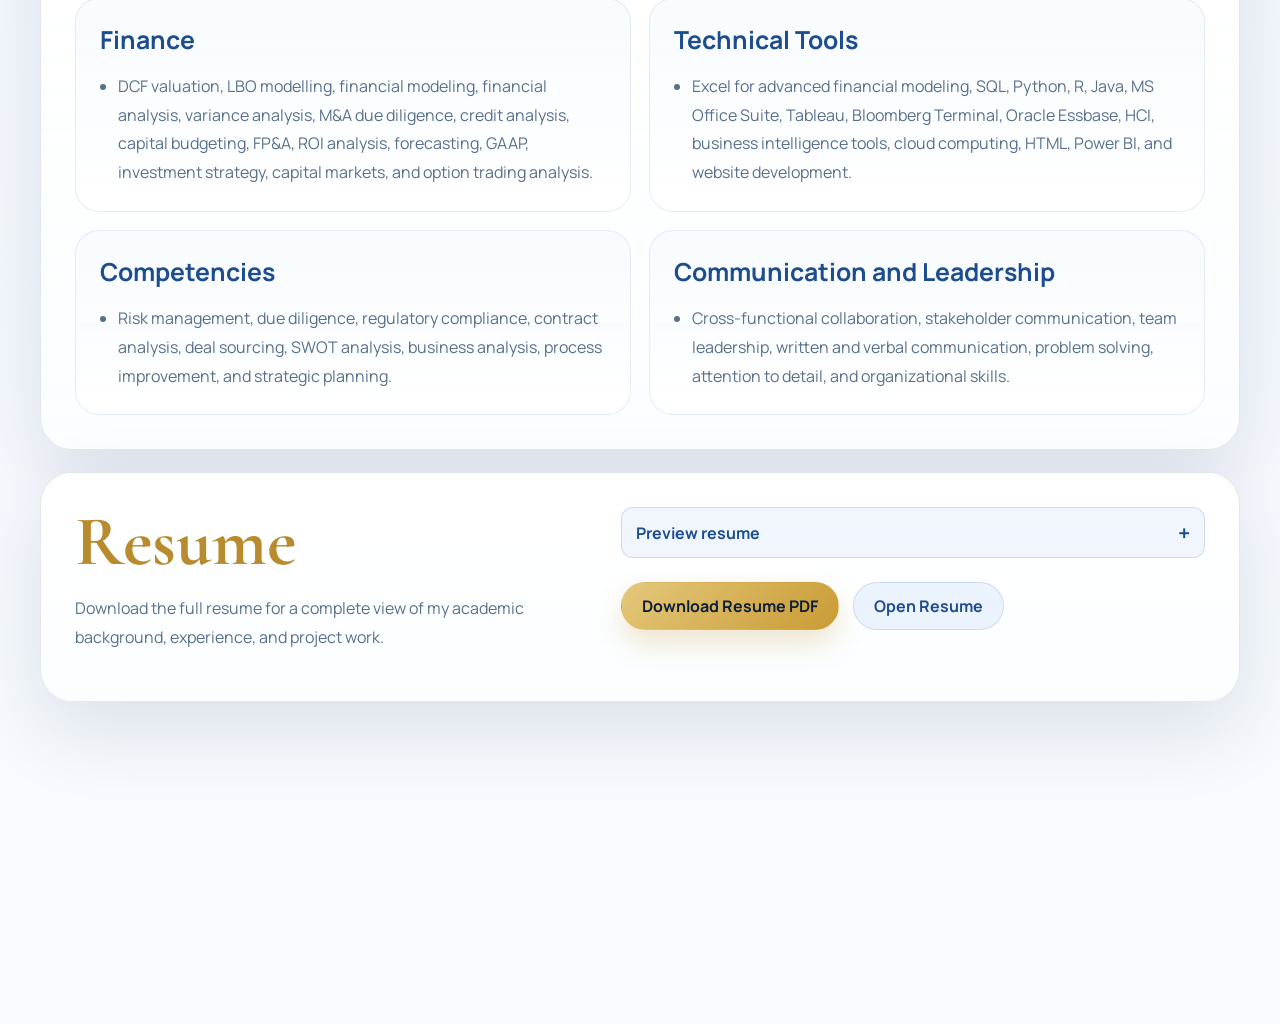
==== commit 157799fd: "Restore previous Skills section" ====
--- a/index.html
+++ b/index.html
@@ -14,7 +14,7 @@
       href="https://fonts.googleapis.com/css2?family=Cormorant+Garamond:wght@500;600;700&family=Manrope:wght@400;500;600;700;800&display=swap"
       rel="stylesheet"
     />
-    <link rel="stylesheet" href="styles.css?v=20261022-skill-evidence" />
+    <link rel="stylesheet" href="styles.css?v=20261022-project-stack" />
   </head>
   <body>
     <div class="reading-progress" aria-hidden="true"><div class="reading-progress-fill"></div></div>
@@ -116,7 +116,7 @@
           </div>
 
           <div class="projects-grid">
-            <article class="project-card" id="arithfolio-project" tabindex="-1" data-preview-card>
+            <article class="project-card" id="arithfolio-project" data-preview-card>
               <div class="project-topline">
                 <span class="project-label">Equity Research Platform</span>
                 <h3>Arithfolio</h3>
@@ -145,7 +145,7 @@
               </div>
             </article>
 
-            <article class="project-card" id="closelens-project" tabindex="-1" data-preview-card>
+            <article class="project-card" data-preview-card>
               <div class="project-topline">
                 <span class="project-label">FP&amp;A &amp; AI Automation</span>
                 <h3>CloseLens Financial Review</h3>
@@ -177,7 +177,7 @@
               </div>
             </article>
 
-            <article class="project-card" id="apple-project" tabindex="-1" data-preview-card>
+            <article class="project-card" data-preview-card>
               <div class="project-topline">
                 <span class="project-label">Equity Valuation</span>
                 <h3>Apple Financial Model</h3>
@@ -209,7 +209,7 @@
               </div>
             </article>
 
-            <article class="project-card" id="netflix-project" tabindex="-1" data-preview-card>
+            <article class="project-card" data-preview-card>
               <div class="project-topline">
                 <span class="project-label">M&amp;A Strategy</span>
                 <h3>Netflix M&amp;A Strategy Model</h3>
@@ -500,35 +500,32 @@
           <div class="section-heading">
             <div>
               <h2>Skills</h2>
-              <p class="section-subtitle">Skills connected to my work</p>
-            </div>
-            <p class="section-lead">Select a highlighted skill to explore the project where I applied it.</p>
+              <p class="section-subtitle">Analytical, technical, and strategic strengths</p>
+            </div>
           </div>
 
           <div class="skills-layout">
             <article class="skill-block">
               <h3>Finance</h3>
-              <ul class="skill-evidence-list">
-                <li><a class="skill-evidence-link" href="#apple-project"><span>DCF valuation &amp; financial modeling</span><span class="skill-evidence-project">Apple Financial Model <span aria-hidden="true">&rarr;</span></span></a></li>
-                <li><a class="skill-evidence-link" href="#netflix-project"><span>M&amp;A analysis &amp; modeling</span><span class="skill-evidence-project">Netflix M&amp;A Strategy Model <span aria-hidden="true">&rarr;</span></span></a></li>
-                <li><a class="skill-evidence-link" href="#closelens-project"><span>FP&amp;A &amp; variance analysis</span><span class="skill-evidence-project">CloseLens Financial Review <span aria-hidden="true">&rarr;</span></span></a></li>
-                <li><a class="skill-evidence-link" href="#arithfolio-project"><span>Company research &amp; scenario analysis</span><span class="skill-evidence-project">Arithfolio <span aria-hidden="true">&rarr;</span></span></a></li>
+              <ul>
+                <li>
+                  DCF valuation, LBO modelling, financial modeling, financial analysis, variance
+                  analysis, M&amp;A due diligence, credit analysis, capital budgeting, FP&amp;A,
+                  ROI analysis, forecasting, GAAP, investment strategy, capital markets, and option
+                  trading analysis.
+                </li>
               </ul>
-              <p class="skill-additional">Additional skills: LBO modeling, financial analysis, M&amp;A due diligence,
-                credit analysis, capital budgeting, ROI analysis, forecasting, GAAP, investment
-                strategy, capital markets, and option trading analysis.</p>
             </article>
 
             <article class="skill-block">
               <h3>Technical Tools</h3>
-              <ul class="skill-evidence-list">
-                <li><a class="skill-evidence-link" href="#apple-project"><span>Excel: three-statement modeling</span><span class="skill-evidence-project">Apple Financial Model <span aria-hidden="true">&rarr;</span></span></a></li>
-                <li><a class="skill-evidence-link" href="#netflix-project"><span>Excel: M&amp;A modeling</span><span class="skill-evidence-project">Netflix M&amp;A Strategy Model <span aria-hidden="true">&rarr;</span></span></a></li>
-                <li><a class="skill-evidence-link" href="#closelens-project"><span>Python &amp; SQL</span><span class="skill-evidence-project">CloseLens Financial Review <span aria-hidden="true">&rarr;</span></span></a></li>
+              <ul>
+                <li>
+                  Excel for advanced financial modeling, SQL, Python, R, Java, MS Office Suite,
+                  Tableau, Bloomberg Terminal, Oracle Essbase, HCI, business intelligence tools,
+                  cloud computing, HTML, Power BI, and website development.
+                </li>
               </ul>
-              <p class="skill-additional">Additional tools: R, Java, MS Office Suite, Tableau, Bloomberg Terminal,
-                Oracle Essbase, HCI, business intelligence tools, cloud computing, HTML,
-                Power BI, and website development.</p>
             </article>
 
             <article class="skill-block">
--- a/styles.css
+++ b/styles.css
@@ -427,63 +427,6 @@
 .experience-card ul {
   margin: 16px 0 0;
   padding-left: 18px;
-}
-
-.skill-block .skill-evidence-list {
-  display: grid;
-  gap: 10px;
-  margin: 18px 0 0;
-  padding: 0;
-  list-style: none;
-}
-
-.skill-evidence-link {
-  display: flex;
-  flex-direction: column;
-  gap: 4px;
-  padding: 12px 14px;
-  border: 1px solid var(--line);
-  border-radius: 14px;
-  color: var(--blue);
-  background: rgba(255, 255, 255, 0.7);
-  text-decoration: none;
-  font-size: 0.95rem;
-  font-weight: 700;
-  line-height: 1.45;
-  transition: border-color 0.2s ease, background-color 0.2s ease;
-}
-
-.skill-evidence-link:hover {
-  border-color: var(--blue);
-  background: rgba(29, 77, 143, 0.06);
-}
-
-.skill-evidence-link:focus-visible {
-  outline: 3px solid var(--blue);
-  outline-offset: 3px;
-}
-
-.skill-evidence-project {
-  color: var(--muted);
-  font-size: 0.82rem;
-  font-weight: 500;
-}
-
-.skill-additional {
-  margin: 18px 0 0;
-  color: var(--muted);
-  font-size: 0.92rem;
-  line-height: 1.8;
-}
-
-#skills,
-.project-card[id] {
-  scroll-margin-top: 120px;
-}
-
-.project-card:target {
-  outline: 2px solid var(--blue);
-  outline-offset: 3px;
 }
 
 .experience-grid {
@@ -926,9 +869,7 @@
 
 @media (max-width: 720px) {
   #experience,
-  #education,
-  #skills,
-  .project-card[id] {
+  #education {
     scroll-margin-top: 24px;
   }
 
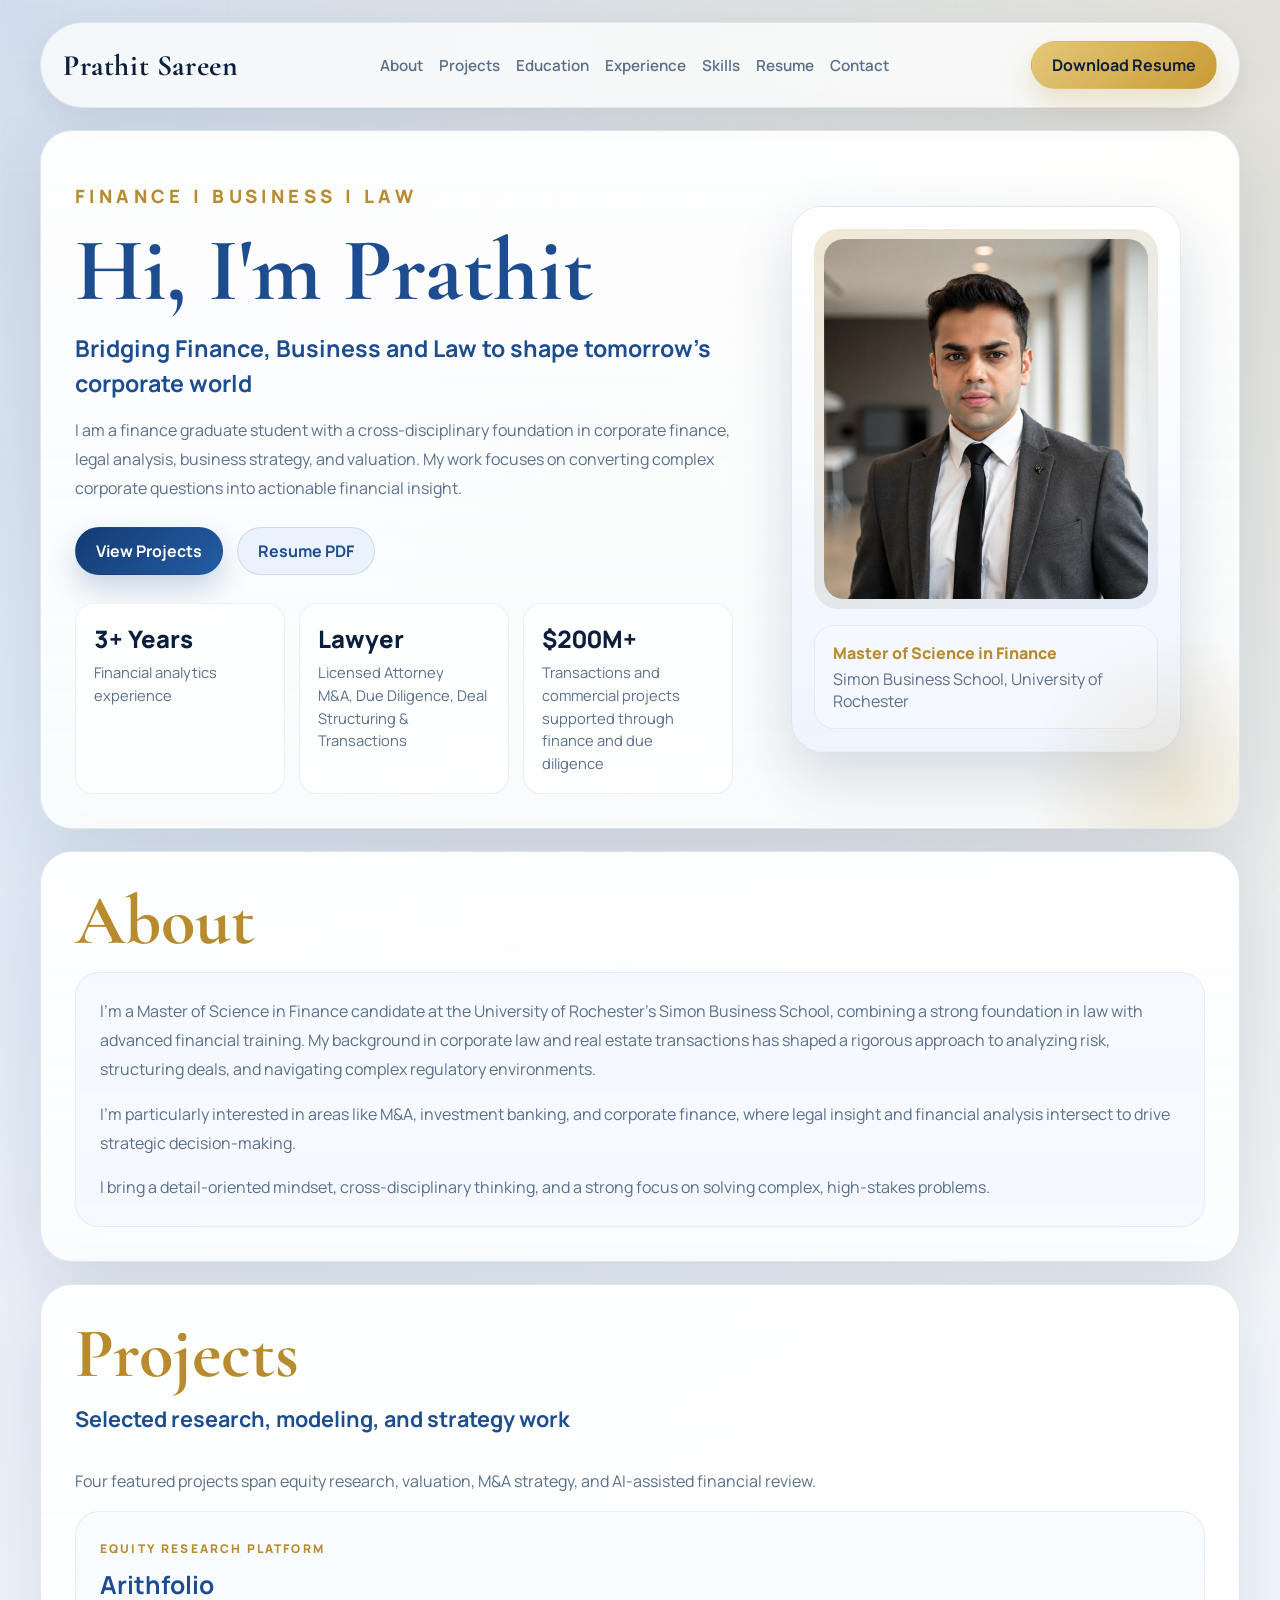
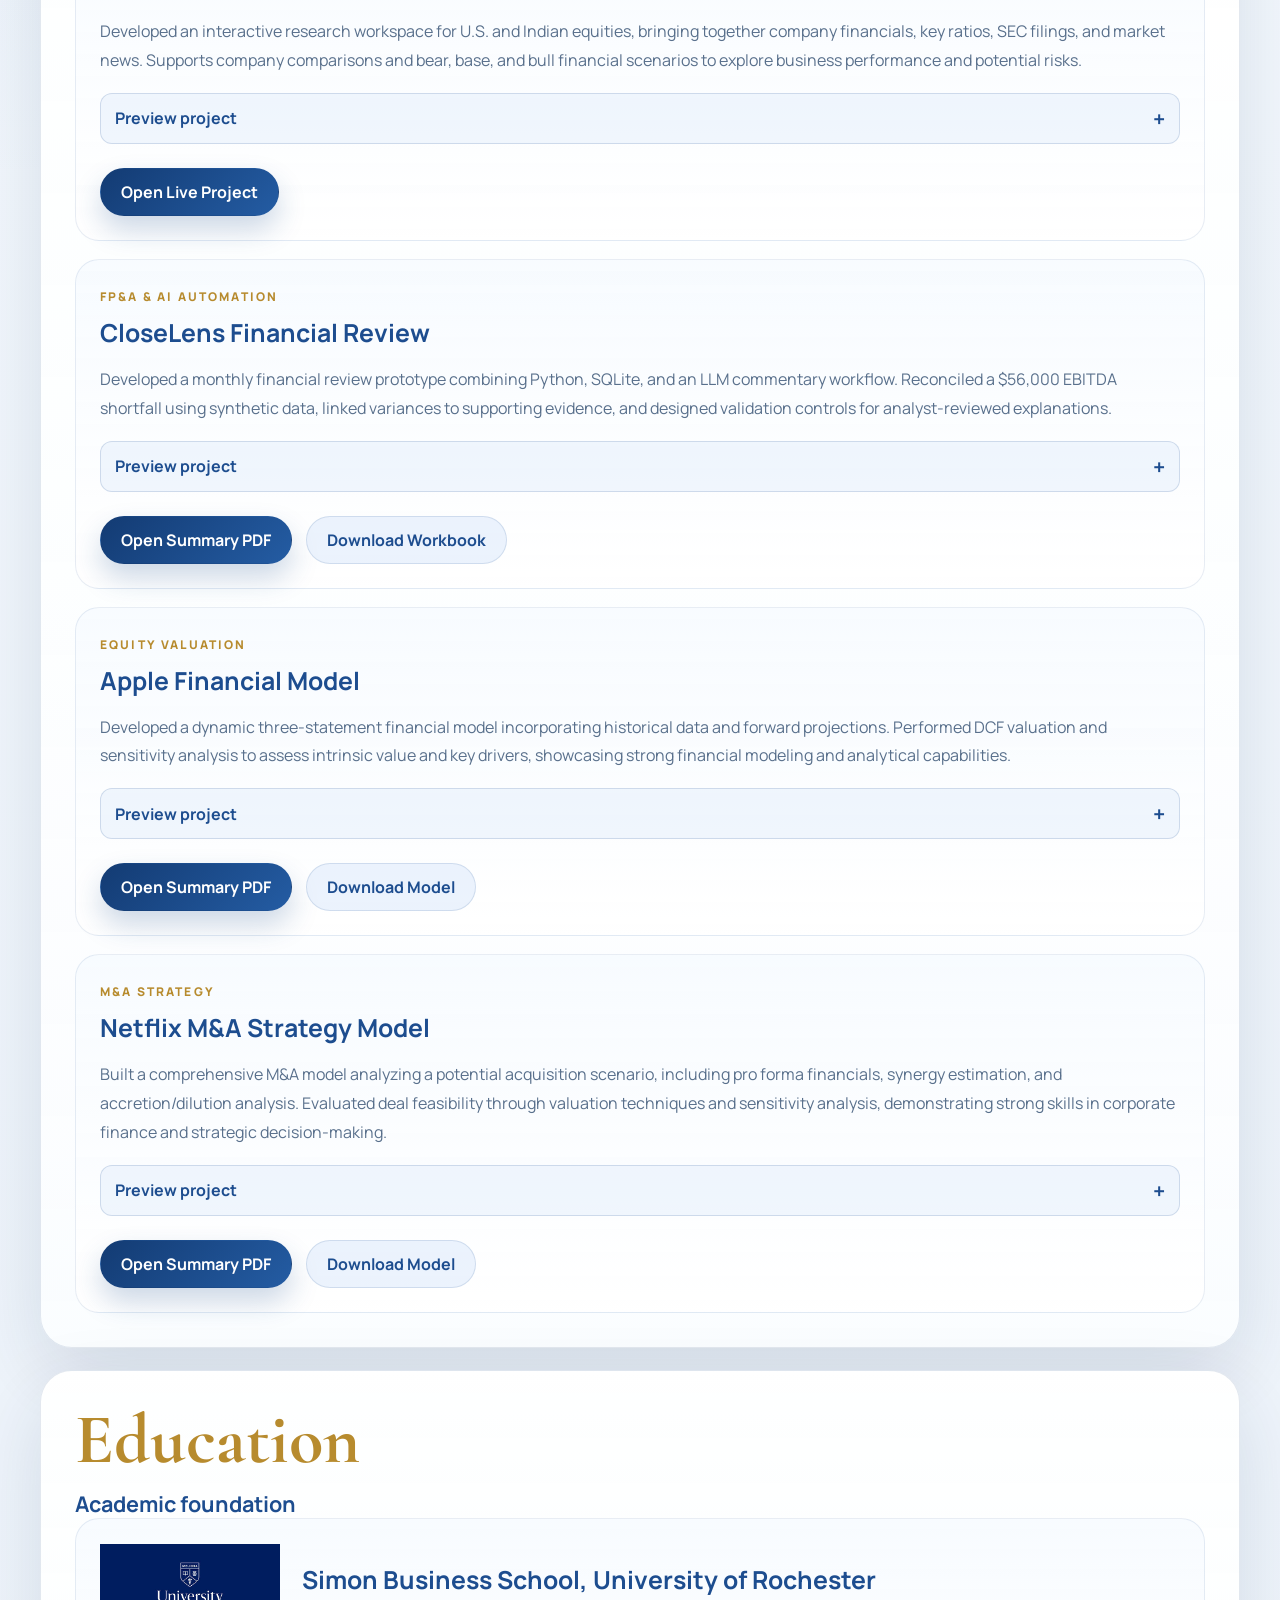
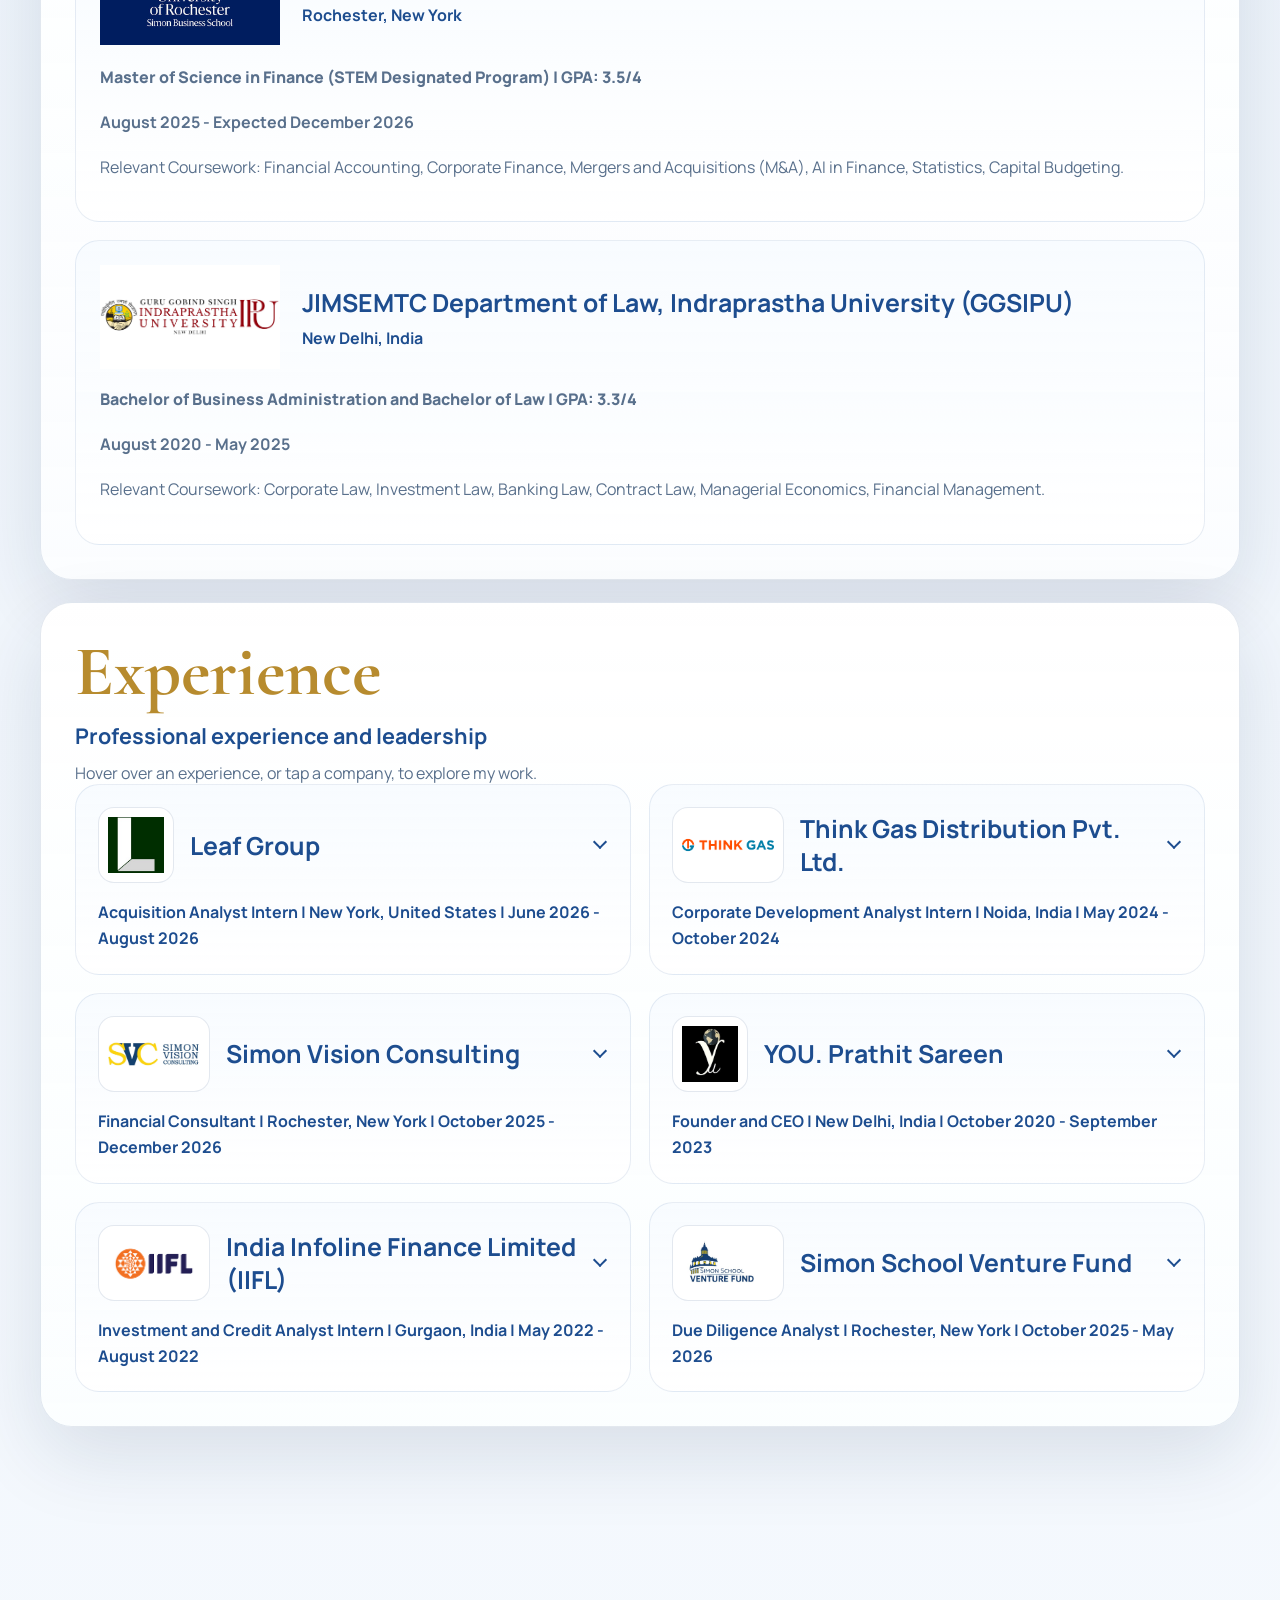
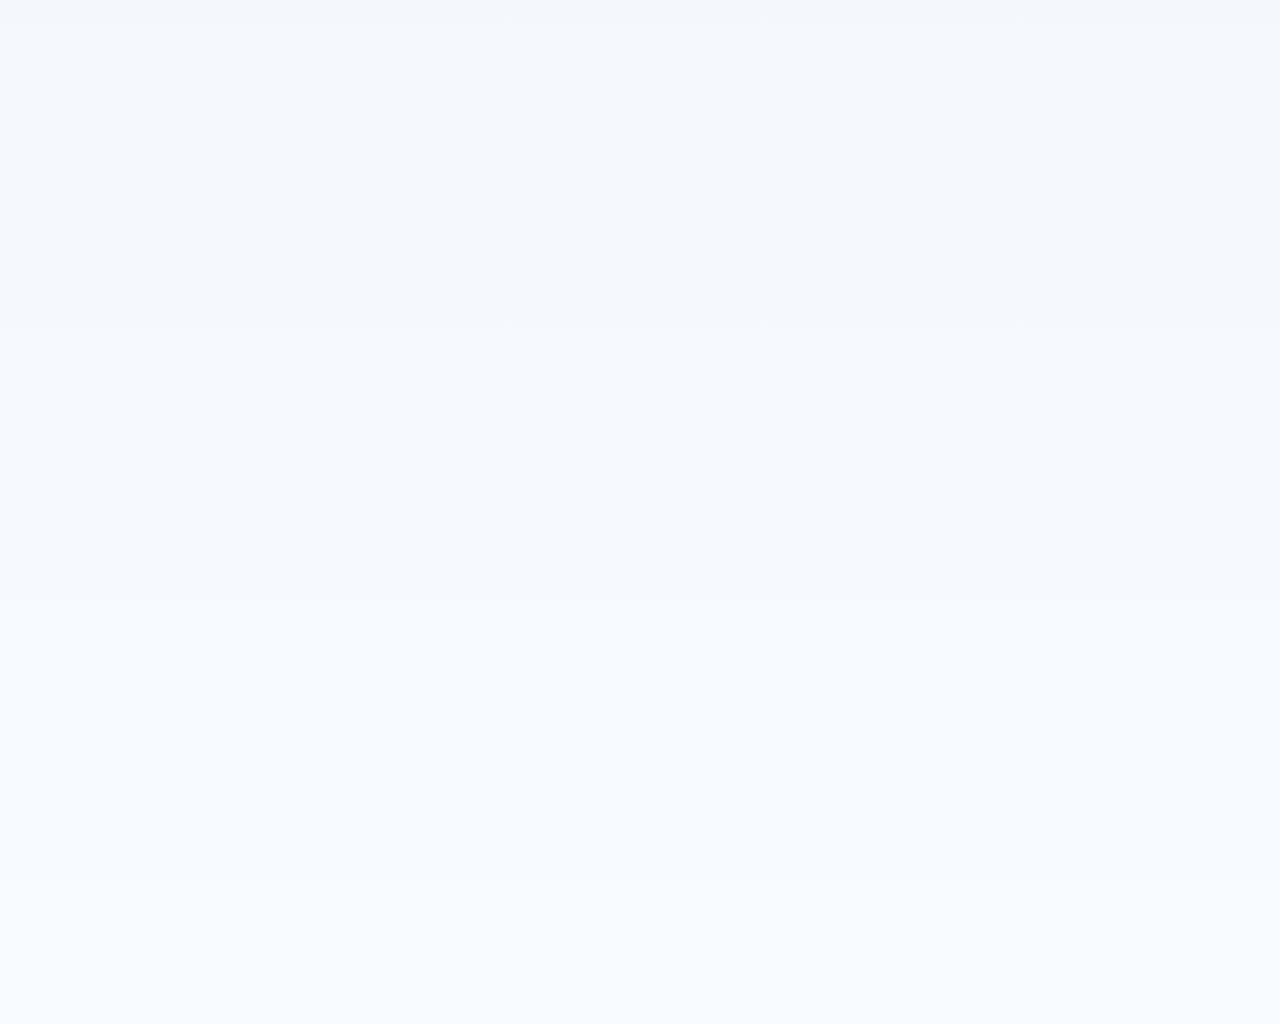
==== commit ba72988b: "Update education GPA formatting and values" ====
--- a/index.html
+++ b/index.html
@@ -262,7 +262,7 @@
                 </div>
               </div>
               <p class="timeline-role">
-                Master of Science in Finance (STEM Designated Program) | GPA: 3.5
+                Master of Science in Finance (STEM Designated Program) | GPA: 3.5/4
               </p>
               <p class="timeline-date">August 2025 - Expected December 2026</p>
               <p>
@@ -280,7 +280,7 @@
                 </div>
               </div>
               <p class="timeline-role">
-                Bachelor of Business Administration and Bachelor of Law | GPA: 3.24
+                Bachelor of Business Administration and Bachelor of Law | GPA: 3.3/4
               </p>
               <p class="timeline-date">August 2020 - May 2025</p>
               <p>
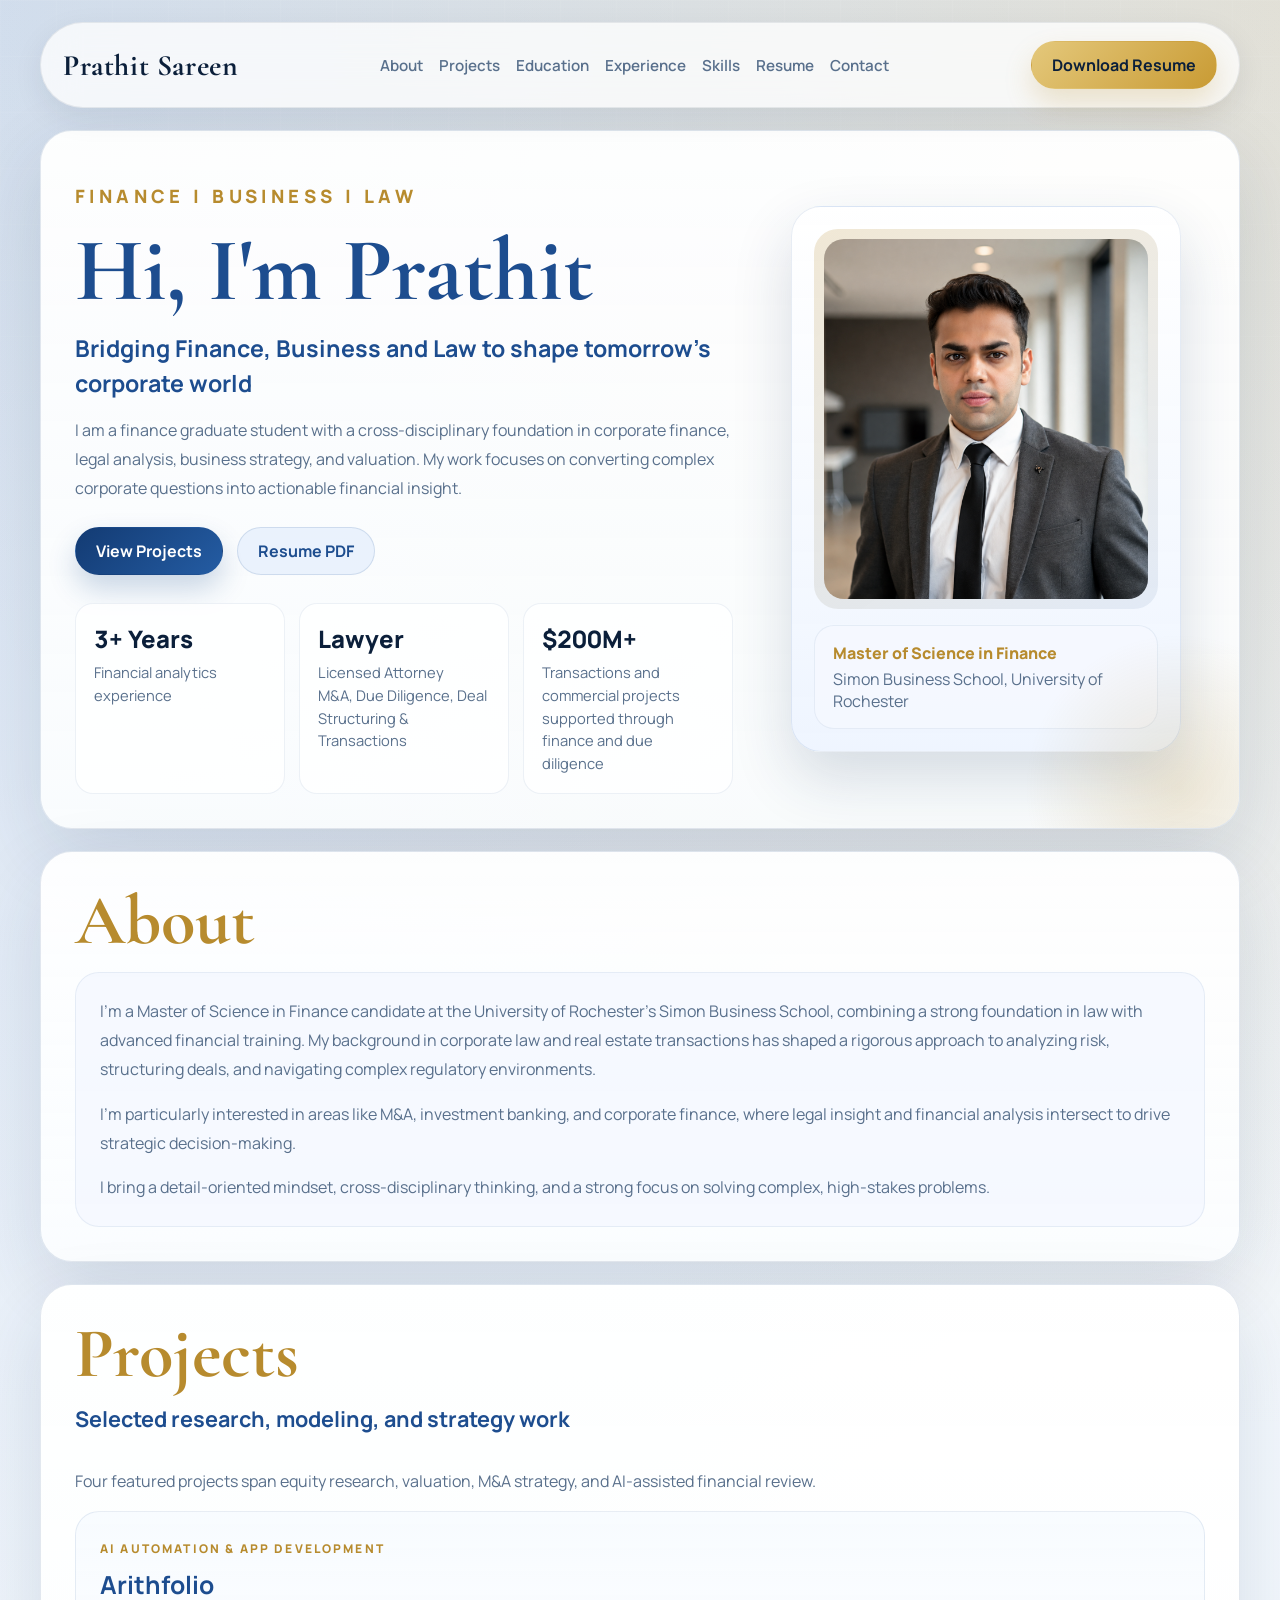
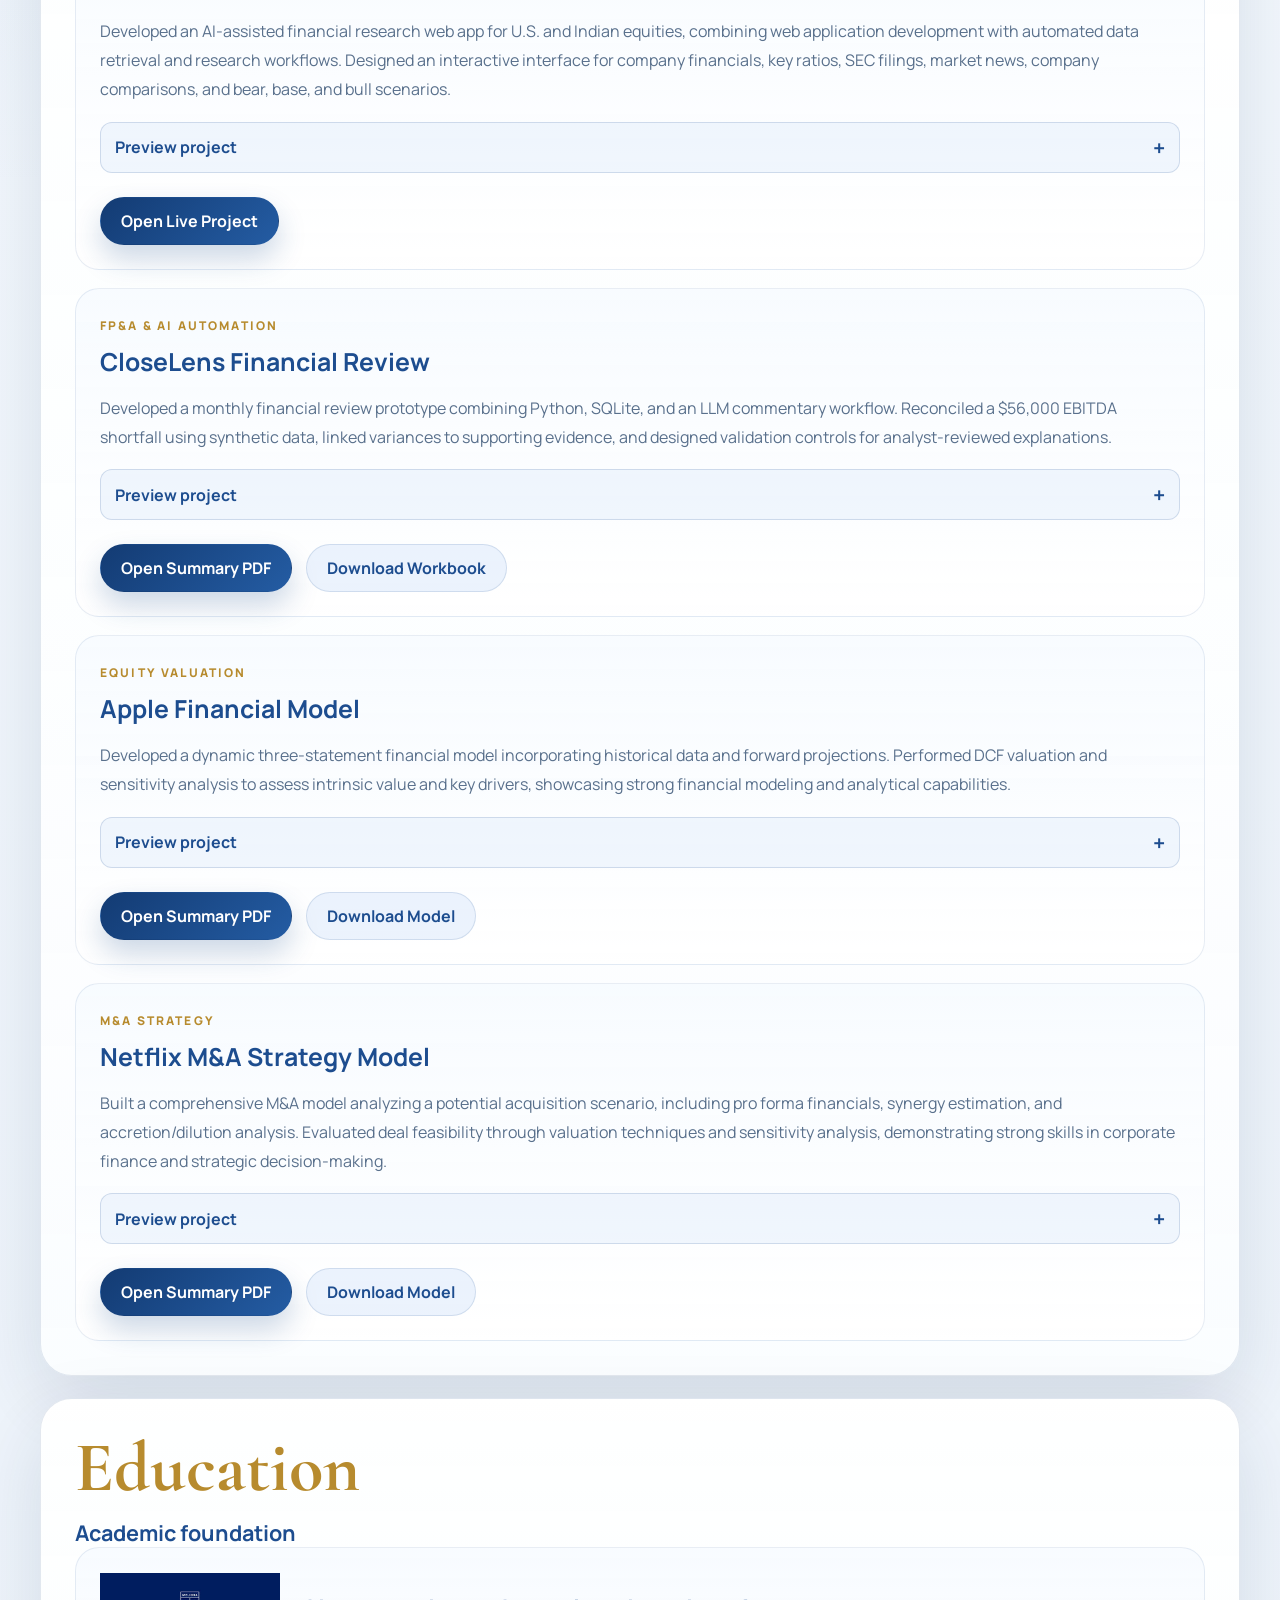
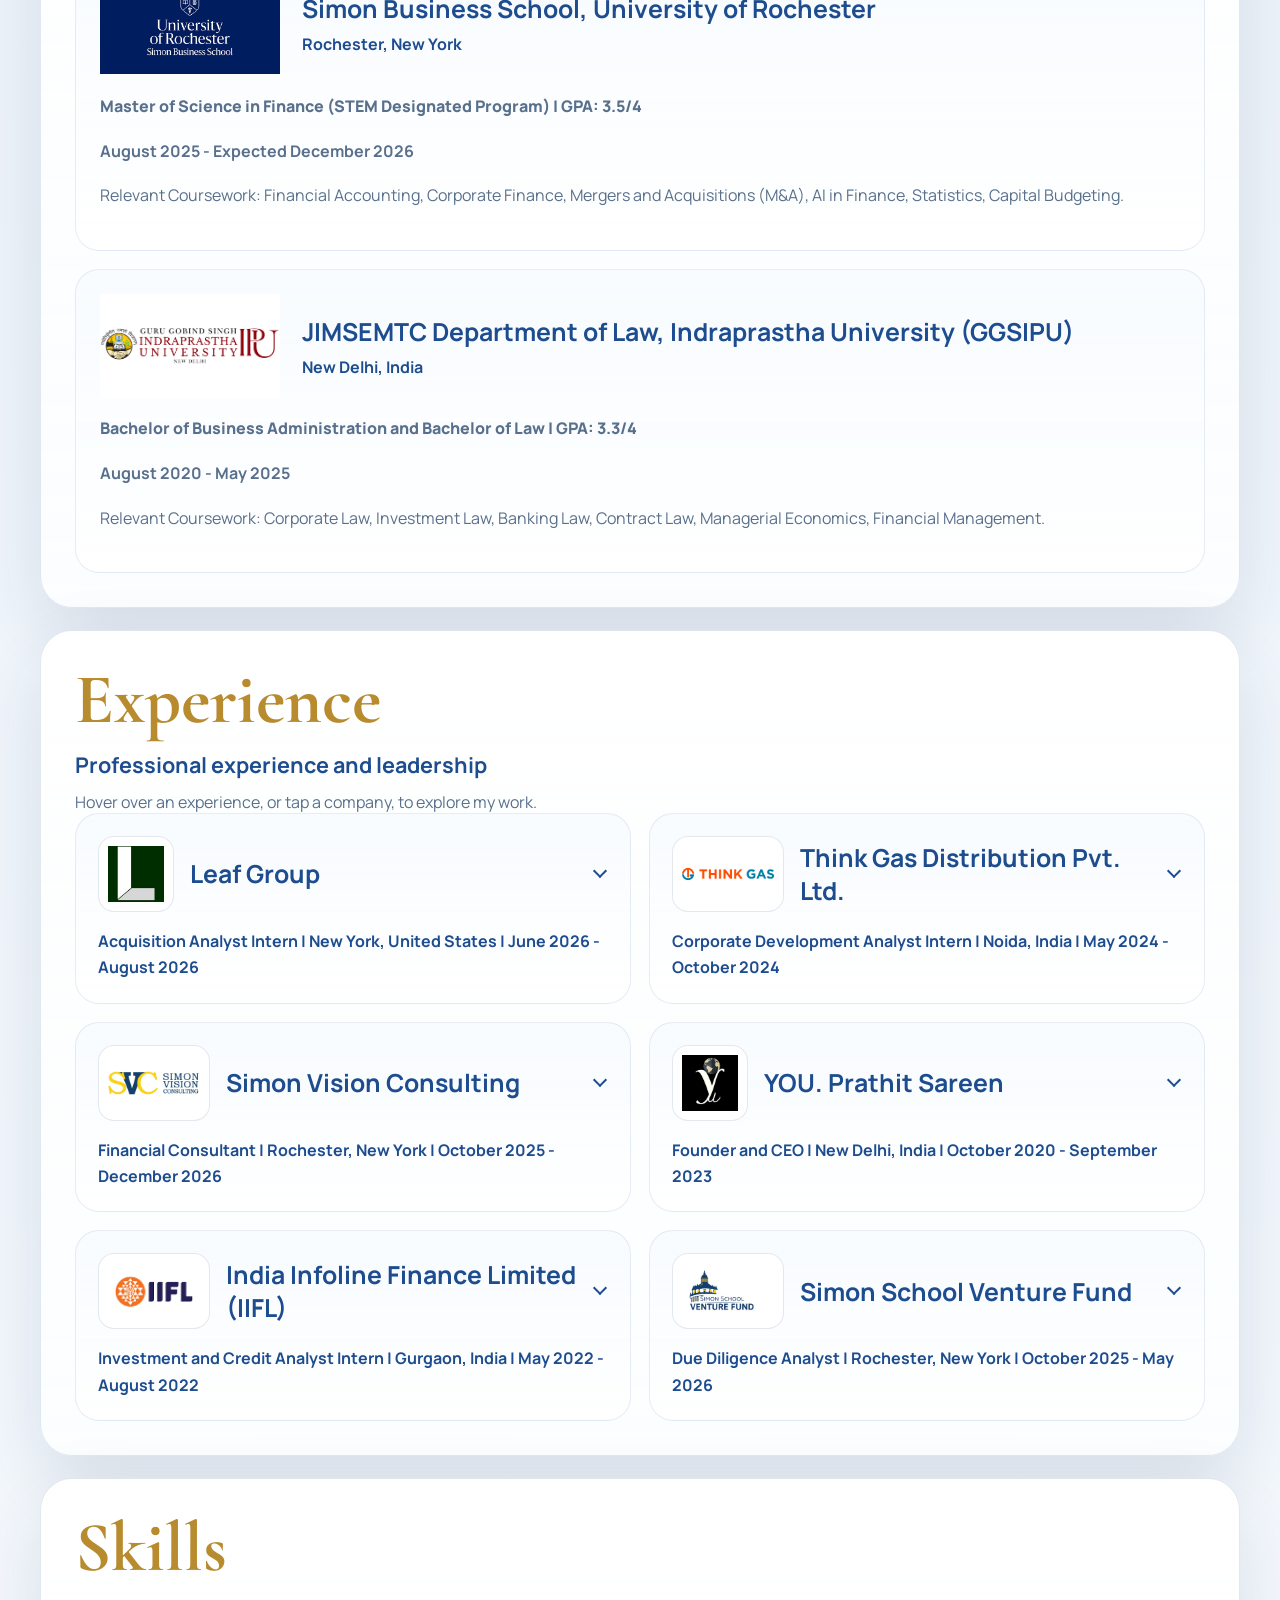
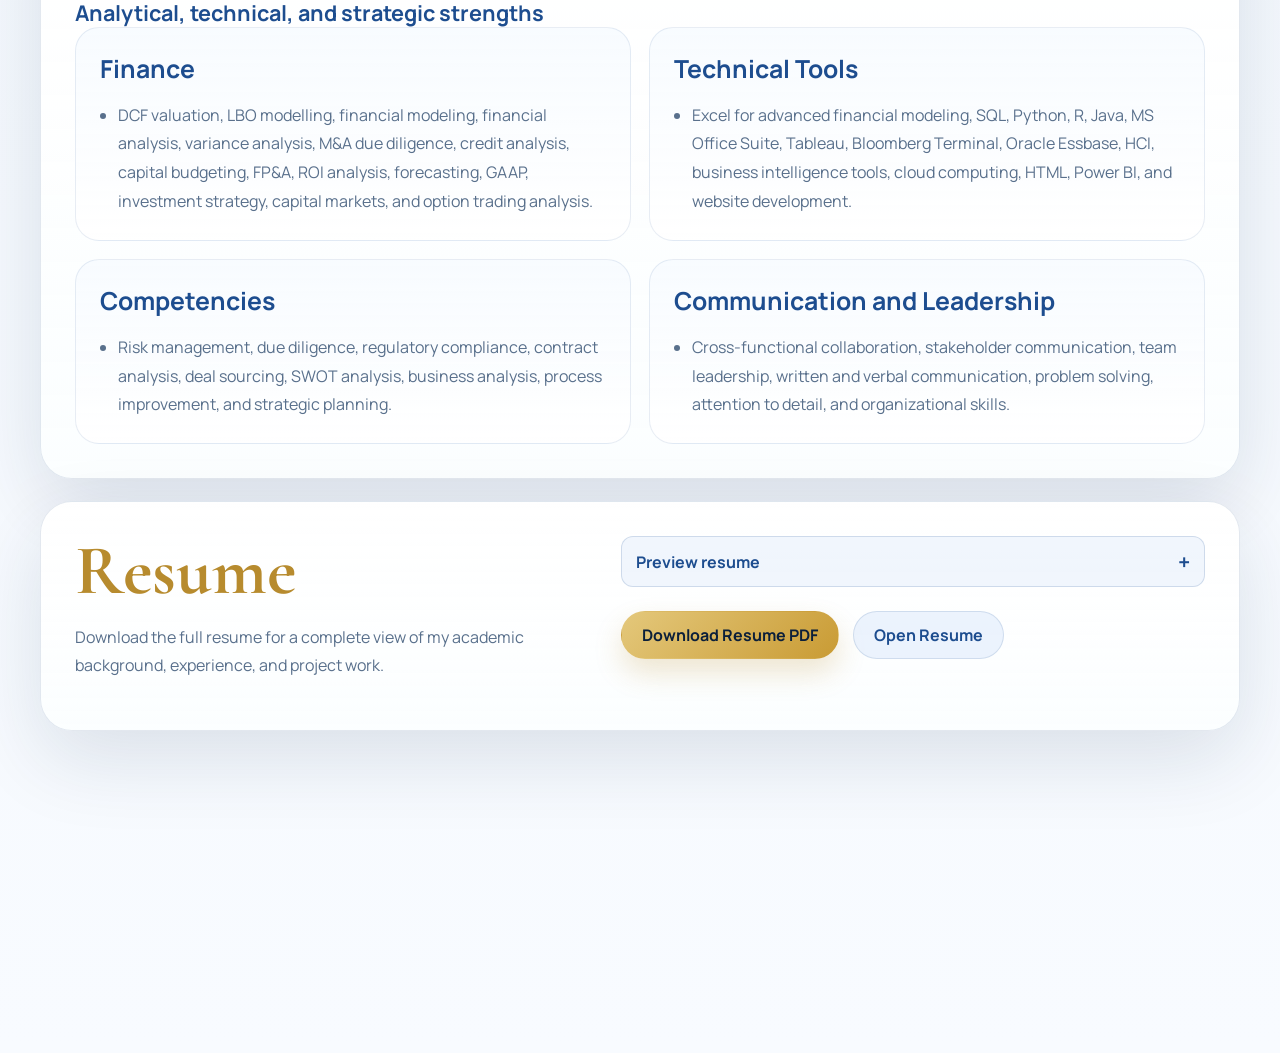
==== commit 3a5ebd6d: "Emphasize Arithfolio AI automation and web app development" ====
--- a/index.html
+++ b/index.html
@@ -118,14 +118,14 @@
           <div class="projects-grid">
             <article class="project-card" id="arithfolio-project" data-preview-card>
               <div class="project-topline">
-                <span class="project-label">Equity Research Platform</span>
+                <span class="project-label">AI Automation &amp; App Development</span>
                 <h3>Arithfolio</h3>
               </div>
               <p>
-                Developed an interactive research workspace for U.S. and Indian equities,
-                bringing together company financials, key ratios, SEC filings, and market
-                news. Supports company comparisons and bear, base, and bull financial
-                scenarios to explore business performance and potential risks.
+                Developed an AI-assisted financial research web app for U.S. and Indian equities,
+                combining web application development with automated data retrieval and research
+                workflows. Designed an interactive interface for company financials, key ratios,
+                SEC filings, market news, company comparisons, and bear, base, and bull scenarios.
               </p>
               <div class="project-preview-controls" hidden>
                 <button class="preview-toggle" type="button" aria-expanded="false" aria-controls="arithfolio-preview-panel">Preview project <span aria-hidden="true">+</span></button>
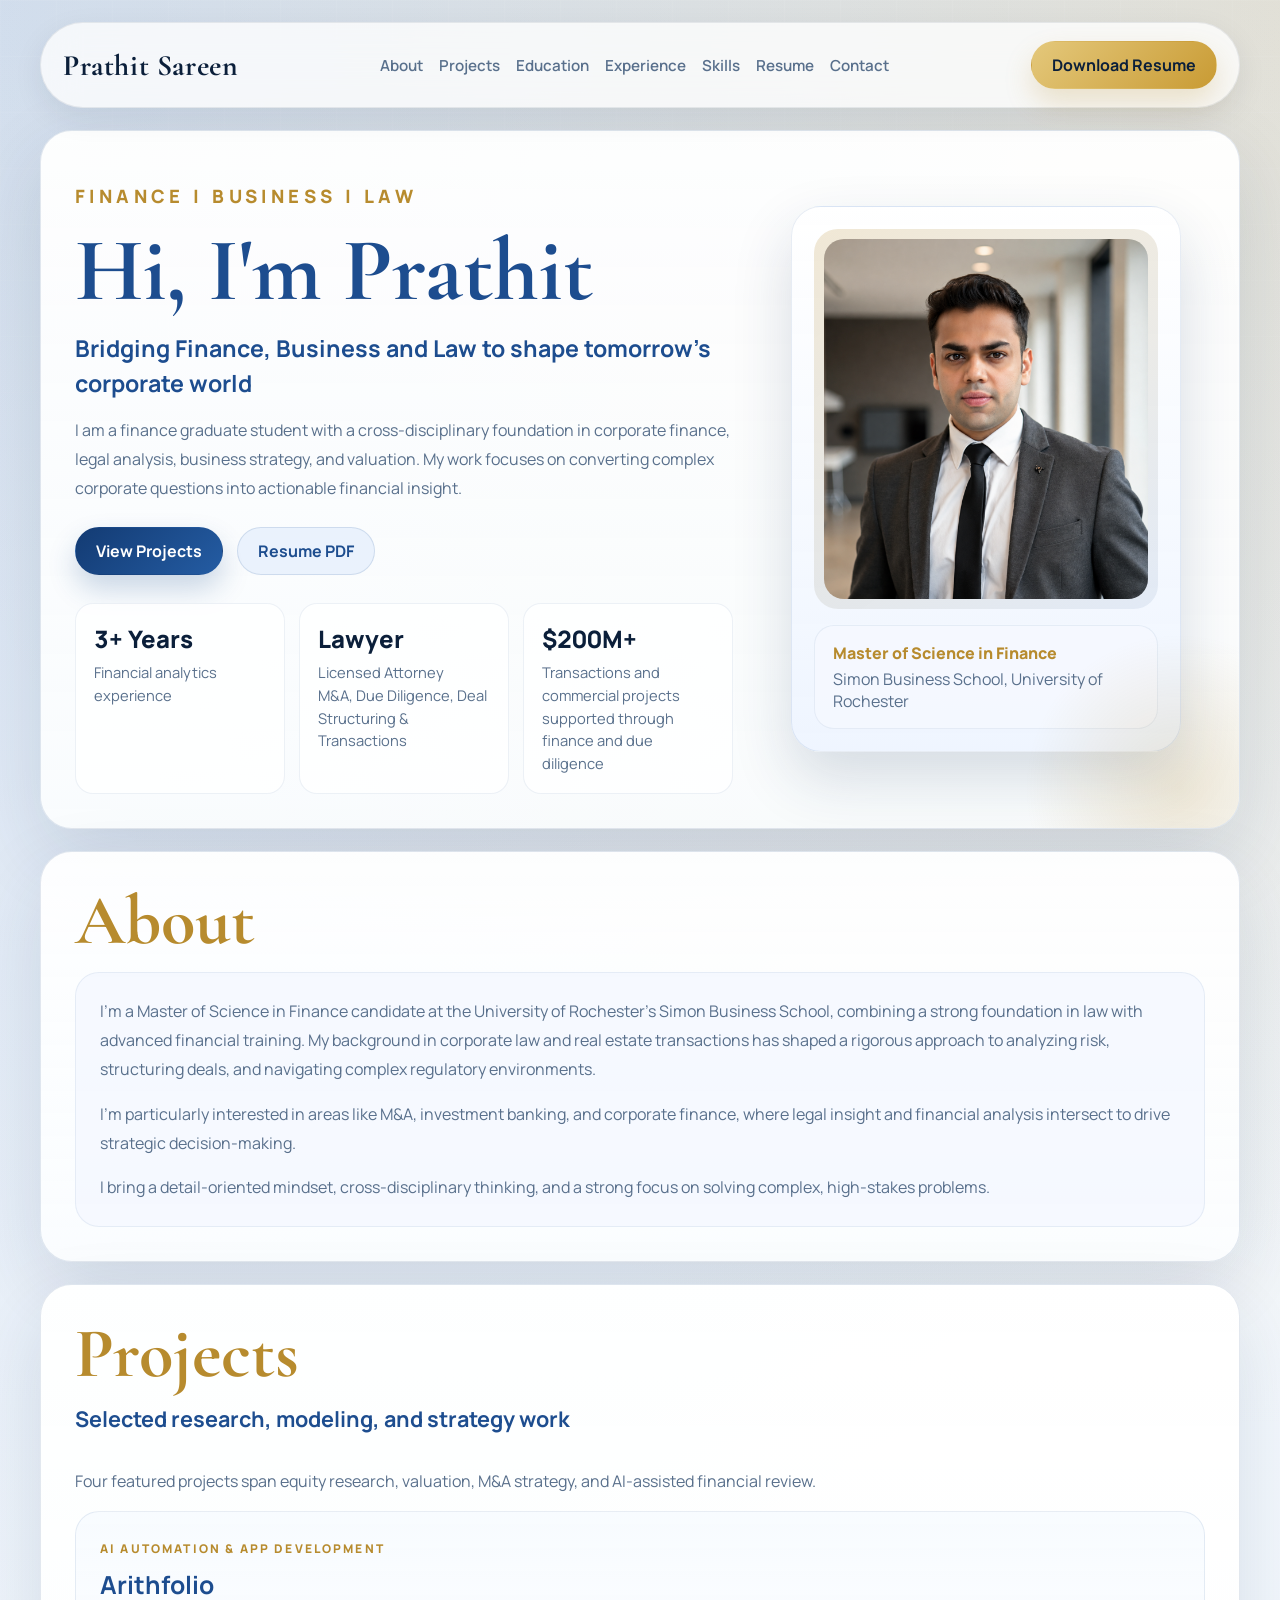
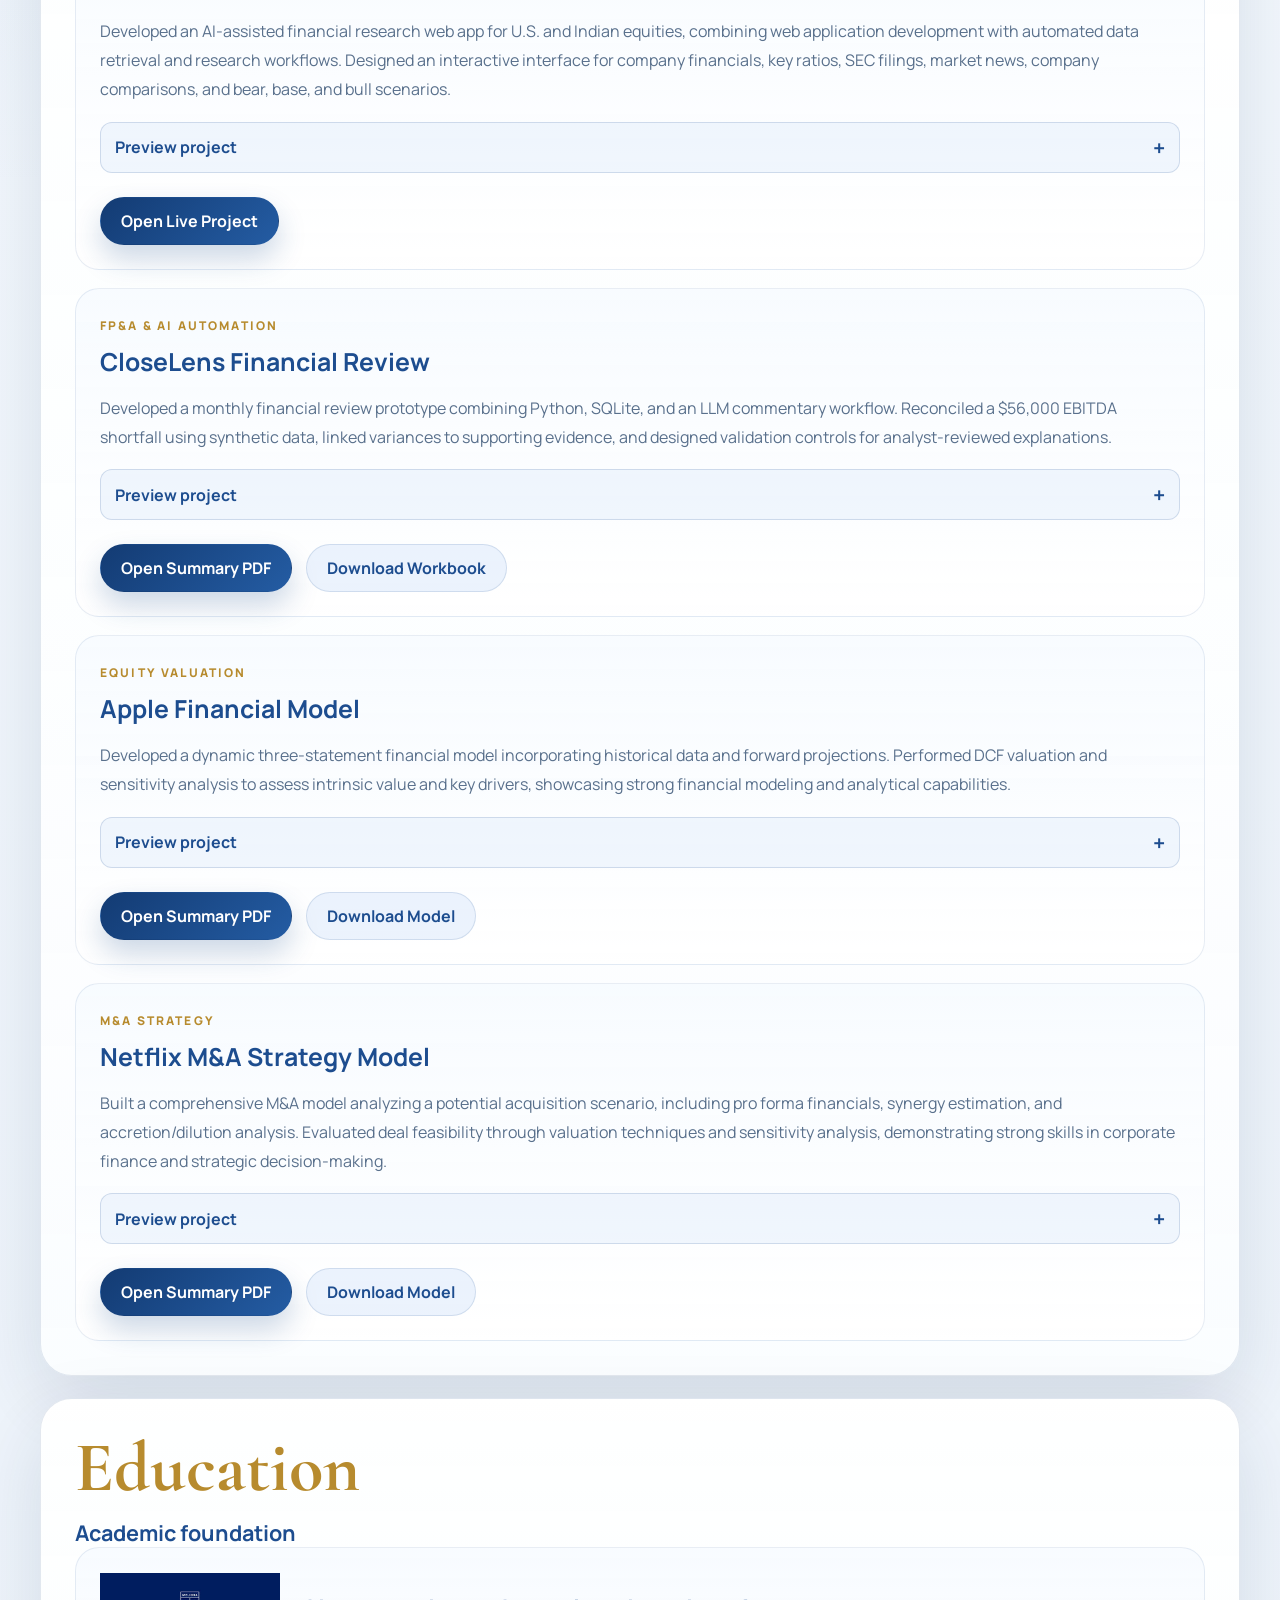
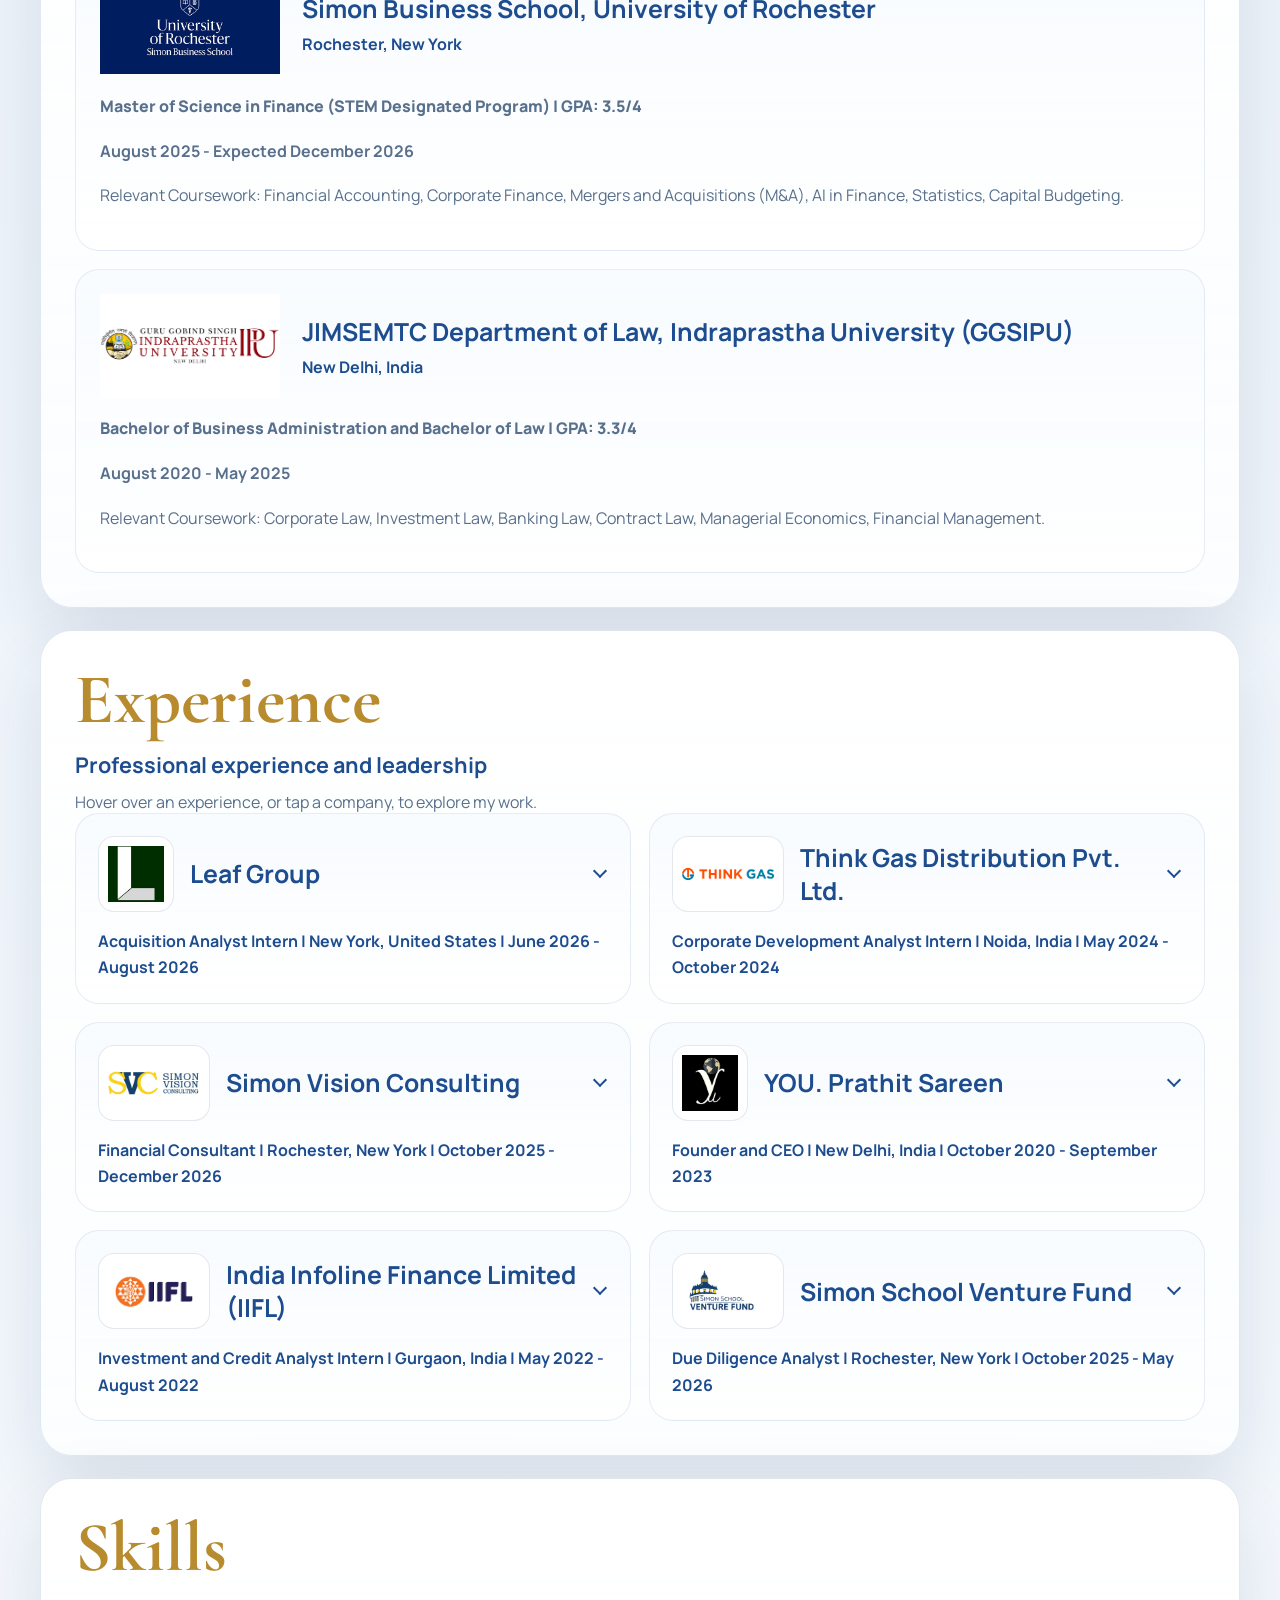
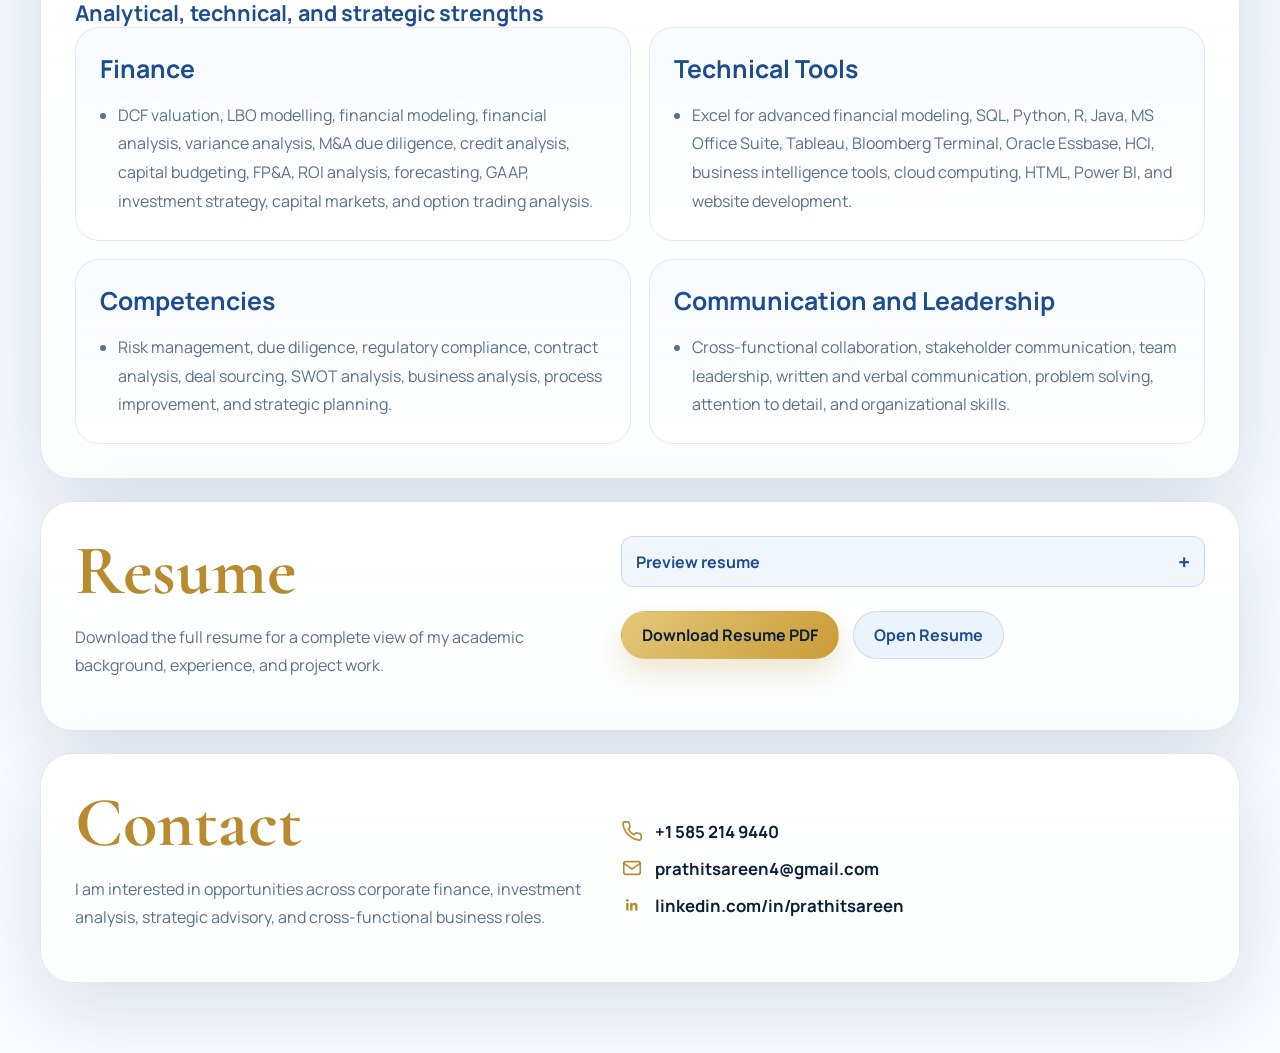
==== commit 12f62830: "Replace portfolio resume and refresh its preview" ====
--- a/index.html
+++ b/index.html
@@ -30,7 +30,7 @@
           <a href="#resume">Resume</a>
           <a href="#contact">Contact</a>
         </nav>
-        <a class="button button-gold" href="assets/resume.pdf?v=20261007-leaf" download>Download Resume</a>
+        <a class="button button-gold" href="assets/resume.pdf?v=20261022-311ea2c5" download>Download Resume</a>
       </header>
 
       <main id="home">
@@ -48,7 +48,7 @@
             </p>
             <div class="hero-actions">
               <a class="button button-primary" href="#projects">View Projects</a>
-              <a class="button button-secondary" href="assets/resume.pdf?v=20261007-leaf" download>Resume PDF</a>
+              <a class="button button-secondary" href="assets/resume.pdf?v=20261022-311ea2c5" download>Resume PDF</a>
             </div>
             <div class="hero-metrics">
               <article>
@@ -566,14 +566,14 @@
             <div class="project-preview-panel" id="resume-preview-panel" aria-hidden="true" inert>
               <div class="project-preview-inner">
                 <button class="preview-image-button" type="button" data-preview-open="resume-preview-dialog" aria-label="Enlarge resume preview">
-                  <img src="assets/resume-preview.webp" width="1237" height="1600" loading="lazy" decoding="async" alt="Preview of Prathit Sareen's resume, including professional experience, education and finance skills." />
+                  <img src="assets/resume-preview.webp?v=20261022-311ea2c5" width="1237" height="1600" loading="lazy" decoding="async" alt="Preview of Prathit Sareen's resume, including professional experience, education and finance skills." />
                 </button>
                 <div class="preview-caption"><span>Resume · Page 1</span><button class="preview-enlarge" type="button" data-preview-open="resume-preview-dialog">Enlarge preview</button></div>
               </div>
             </div>
             <div class="resume-actions">
-              <a class="button button-gold" href="assets/resume.pdf?v=20261007-leaf" download>Download Resume PDF</a>
-              <a class="button button-secondary" href="assets/resume.pdf?v=20261007-leaf" target="_blank">
+              <a class="button button-gold" href="assets/resume.pdf?v=20261022-311ea2c5" download>Download Resume PDF</a>
+              <a class="button button-secondary" href="assets/resume.pdf?v=20261022-311ea2c5" target="_blank">
                 Open Resume
               </a>
             </div>
@@ -654,10 +654,10 @@
     <dialog class="project-preview-dialog" id="resume-preview-dialog" aria-labelledby="resume-preview-title">
       <div class="preview-dialog-heading"><h2 id="resume-preview-title">Prathit Sareen · Resume</h2><button class="preview-close" type="button" data-preview-close autofocus aria-label="Close resume preview">Close <span aria-hidden="true">×</span></button></div>
       <p class="preview-dialog-note">Professional experience, education &amp; skills · Page 1</p>
-      <img class="preview-full-image" src="assets/resume-preview.webp" width="1237" height="1600" loading="lazy" decoding="async" alt="Prathit Sareen's resume: professional summary, finance and acquisition experience, education and technical skills." />
+      <img class="preview-full-image" src="assets/resume-preview.webp?v=20261022-311ea2c5" width="1237" height="1600" loading="lazy" decoding="async" alt="Prathit Sareen's resume: professional summary, finance and acquisition experience, education and technical skills." />
       <div class="resume-actions">
-        <a class="button button-gold" href="assets/resume.pdf?v=20261007-leaf" download>Download Resume PDF</a>
-        <a class="button button-secondary" href="assets/resume.pdf?v=20261007-leaf" target="_blank" rel="noopener">Open Resume PDF</a>
+        <a class="button button-gold" href="assets/resume.pdf?v=20261022-311ea2c5" download>Download Resume PDF</a>
+        <a class="button button-secondary" href="assets/resume.pdf?v=20261022-311ea2c5" target="_blank" rel="noopener">Open Resume PDF</a>
       </div>
     </dialog>
     <script src="script.js?v=20261015-experience-hover"></script>
